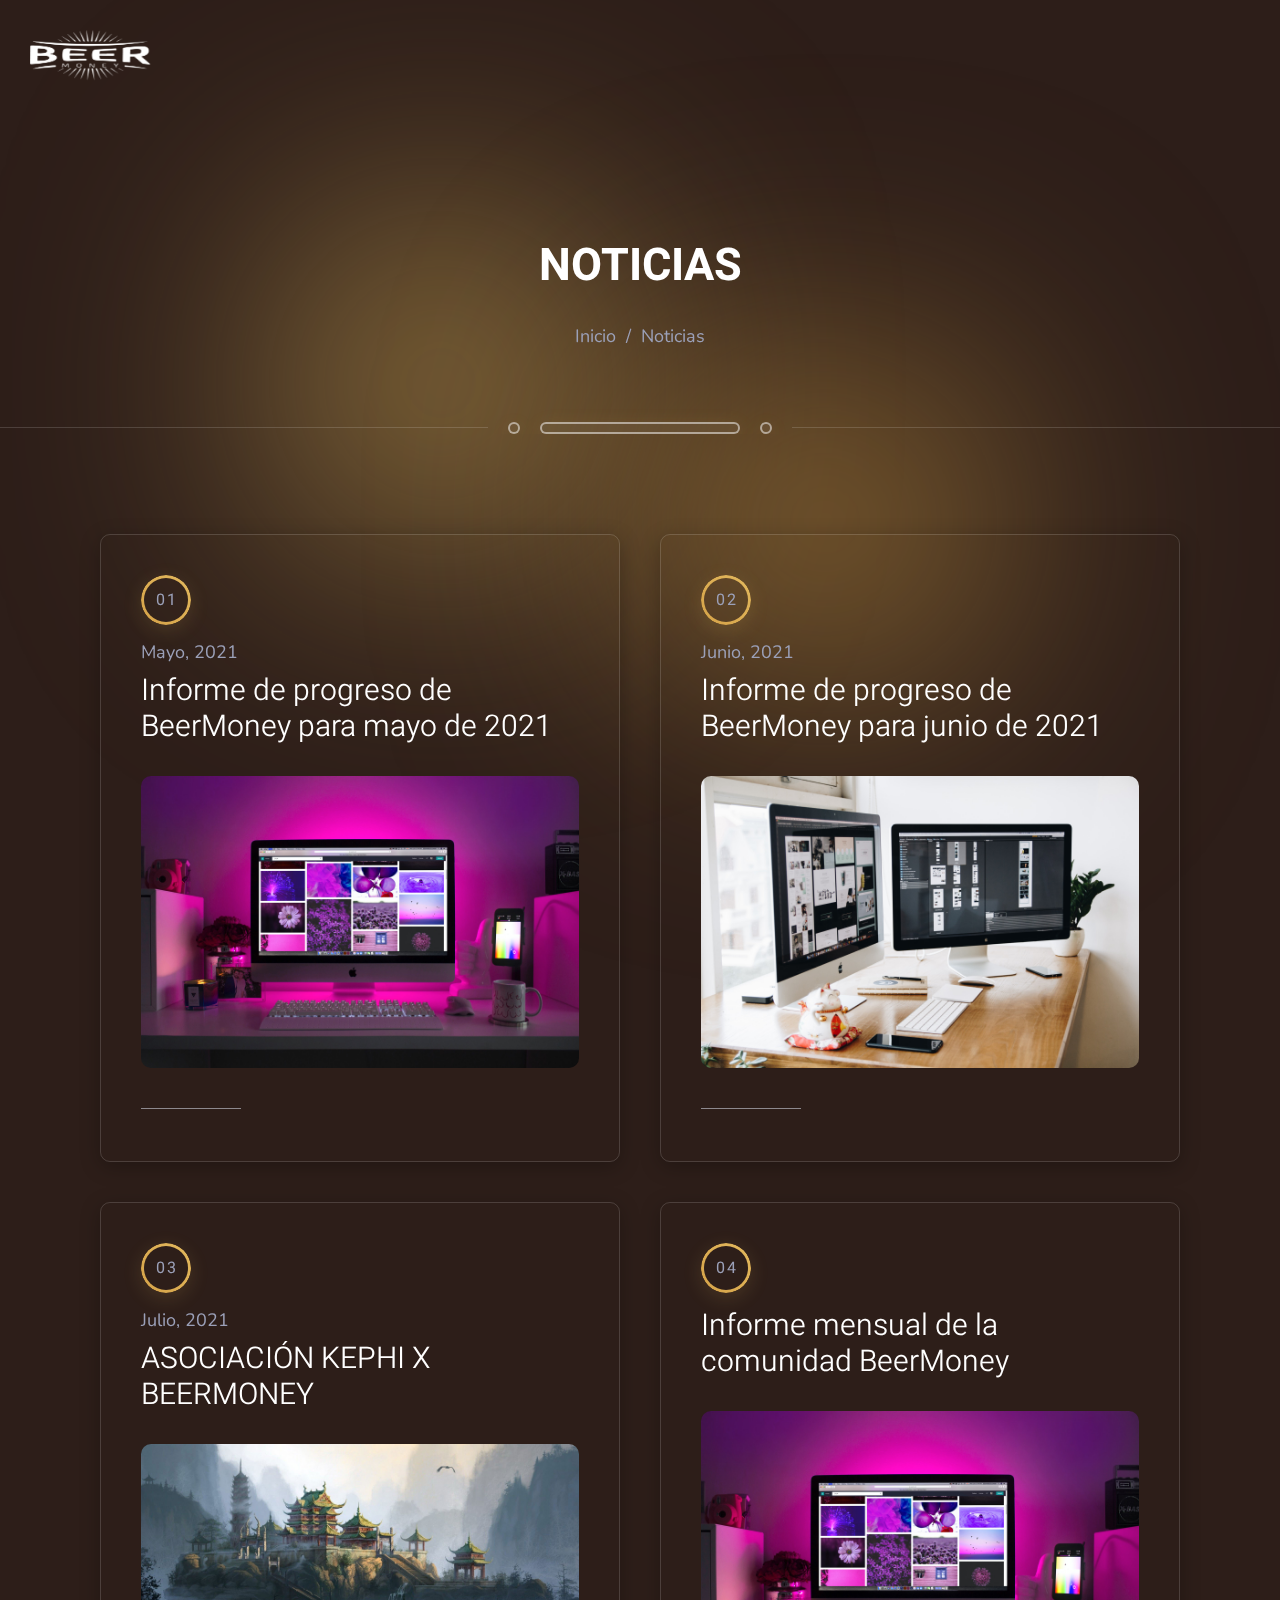
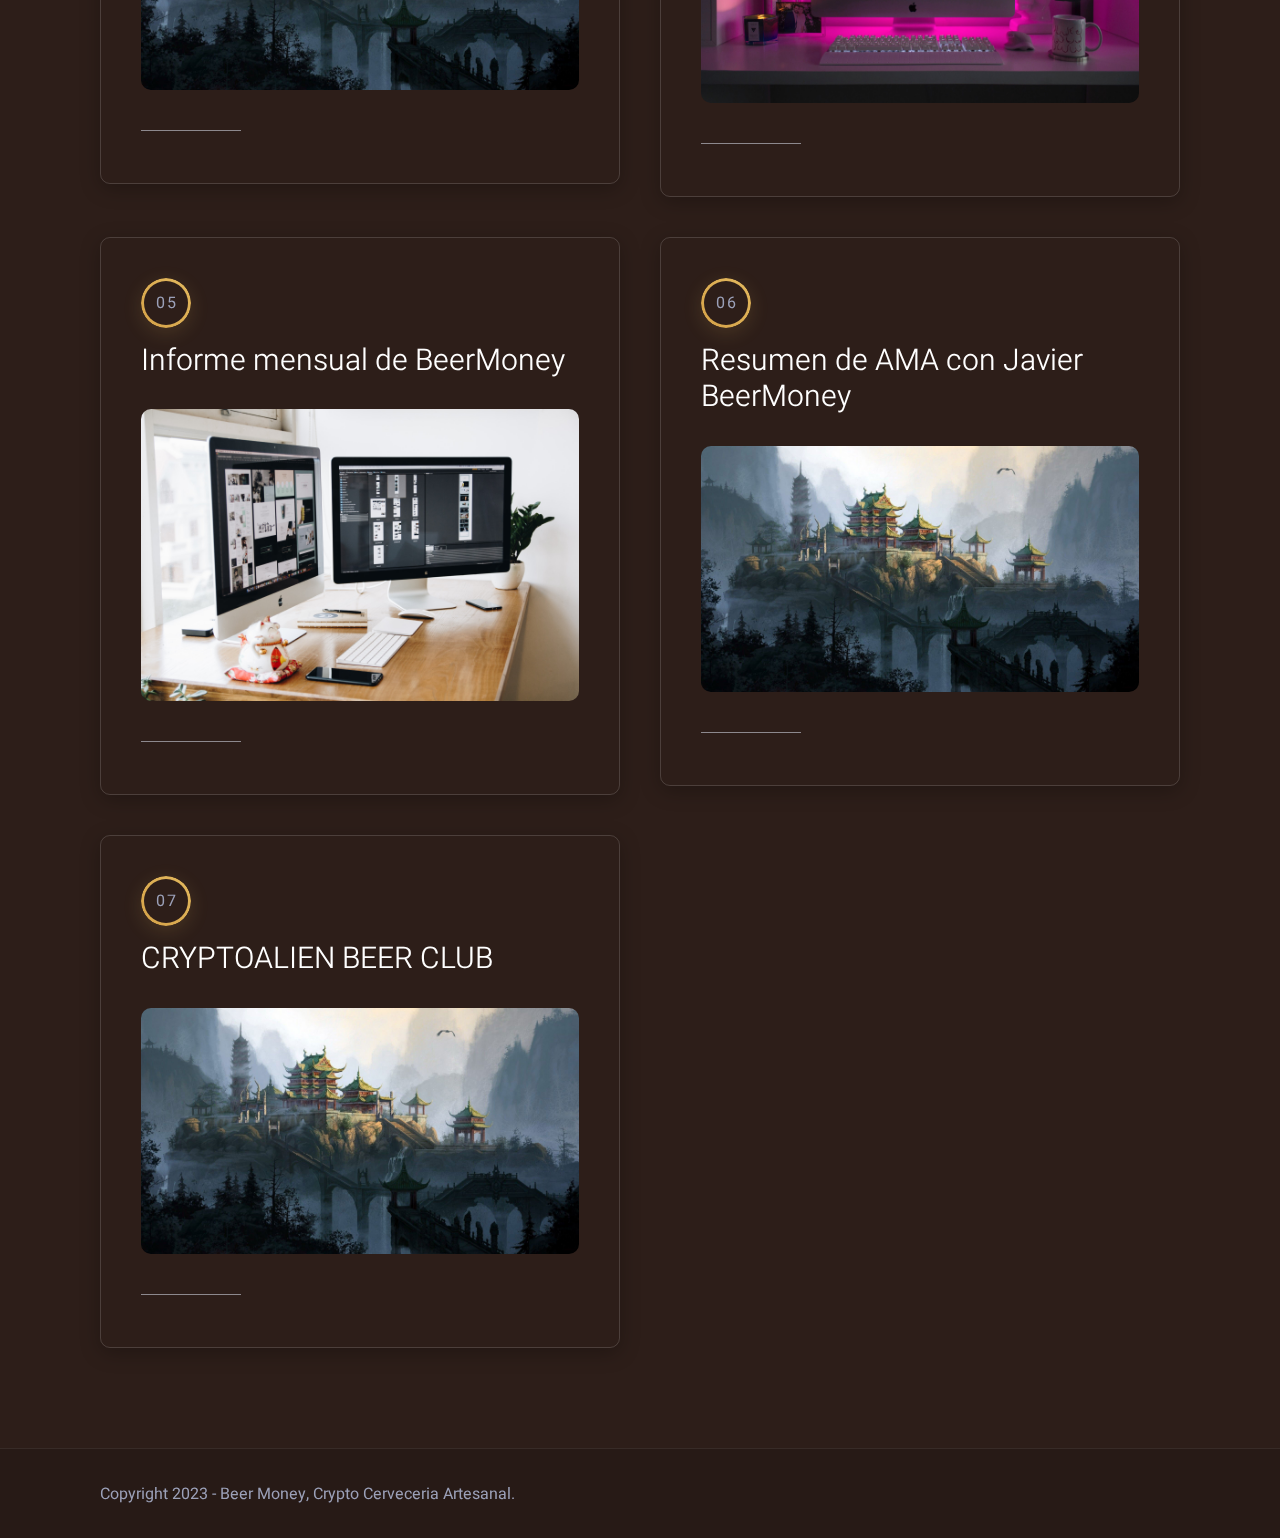
==== noticias/index.html @ aab05f47 "Add files via upload" ====
<!DOCTYPE html >
<html lang="en-US">


<!-- Mirrored from frenify.com/work/envato/frenify/wp/metaportal/1/blog/ by HTTrack Website Copier/3.x [XR&CO'2014], Sat, 22 Jul 2023 03:31:36 GMT -->
<!-- Added by HTTrack --><meta http-equiv="content-type" content="text/html;charset=UTF-8" /><!-- /Added by HTTrack -->
<head>

<meta charset="UTF-8">
<meta name="viewport" content="width=device-width, initial-scale=1, maximum-scale=1">

<title>Noticias &#8211; CRYPTO CERVECERIA ARTESANAL</title>
<meta name='robots' content='max-image-preview:large' />
<link rel='dns-prefetch' href='http://fonts.googleapis.com/' />
<link href='https://fonts.gstatic.com/' crossorigin rel='preconnect' />
<link rel="icon" type="image/png" href="../wp-content/themes/metaportal/framework/img/5.png">
<script type="text/javascript">
window._wpemojiSettings = {"baseUrl":"https:\/\/s.w.org\/images\/core\/emoji\/14.0.0\/72x72\/","ext":".png","svgUrl":"https:\/\/s.w.org\/images\/core\/emoji\/14.0.0\/svg\/","svgExt":".svg","source":{"concatemoji":"https:\/\/frenify.com\/work\/envato\/frenify\/wp\/metaportal\/1\/wp-includes\/js\/wp-emoji-release.min.js?ver=6.2.2"}};
/*! This file is auto-generated */
!function(e,a,t){var n,r,o,i=a.createElement("canvas"),p=i.getContext&&i.getContext("2d");function s(e,t){p.clearRect(0,0,i.width,i.height),p.fillText(e,0,0);e=i.toDataURL();return p.clearRect(0,0,i.width,i.height),p.fillText(t,0,0),e===i.toDataURL()}function c(e){var t=a.createElement("script");t.src=e,t.defer=t.type="text/javascript",a.getElementsByTagName("head")[0].appendChild(t)}for(o=Array("flag","emoji"),t.supports={everything:!0,everythingExceptFlag:!0},r=0;r<o.length;r++)t.supports[o[r]]=function(e){if(p&&p.fillText)switch(p.textBaseline="top",p.font="600 32px Arial",e){case"flag":return s("\ud83c\udff3\ufe0f\u200d\u26a7\ufe0f","\ud83c\udff3\ufe0f\u200b\u26a7\ufe0f")?!1:!s("\ud83c\uddfa\ud83c\uddf3","\ud83c\uddfa\u200b\ud83c\uddf3")&&!s("\ud83c\udff4\udb40\udc67\udb40\udc62\udb40\udc65\udb40\udc6e\udb40\udc67\udb40\udc7f","\ud83c\udff4\u200b\udb40\udc67\u200b\udb40\udc62\u200b\udb40\udc65\u200b\udb40\udc6e\u200b\udb40\udc67\u200b\udb40\udc7f");case"emoji":return!s("\ud83e\udef1\ud83c\udffb\u200d\ud83e\udef2\ud83c\udfff","\ud83e\udef1\ud83c\udffb\u200b\ud83e\udef2\ud83c\udfff")}return!1}(o[r]),t.supports.everything=t.supports.everything&&t.supports[o[r]],"flag"!==o[r]&&(t.supports.everythingExceptFlag=t.supports.everythingExceptFlag&&t.supports[o[r]]);t.supports.everythingExceptFlag=t.supports.everythingExceptFlag&&!t.supports.flag,t.DOMReady=!1,t.readyCallback=function(){t.DOMReady=!0},t.supports.everything||(n=function(){t.readyCallback()},a.addEventListener?(a.addEventListener("DOMContentLoaded",n,!1),e.addEventListener("load",n,!1)):(e.attachEvent("onload",n),a.attachEvent("onreadystatechange",function(){"complete"===a.readyState&&t.readyCallback()})),(e=t.source||{}).concatemoji?c(e.concatemoji):e.wpemoji&&e.twemoji&&(c(e.twemoji),c(e.wpemoji)))}(window,document,window._wpemojiSettings);
</script>
<style type="text/css">
img.wp-smiley,
img.emoji {
	display: inline !important;
	border: none !important;
	box-shadow: none !important;
	height: 1em !important;
	width: 1em !important;
	margin: 0 0.07em !important;
	vertical-align: -0.1em !important;
	background: none !important;
	padding: 0 !important;
}
</style>
	<link rel='stylesheet' id='wp-block-library-css' href='../wp-includes/css/dist/block-library/style.min3781.css?ver=6.2.2' type='text/css' media='all' />
<link rel='stylesheet' id='classic-theme-styles-css' href='../wp-includes/css/classic-themes.min3781.css?ver=6.2.2' type='text/css' media='all' />
<style id='global-styles-inline-css' type='text/css'>
body{--wp--preset--color--black: #000000;--wp--preset--color--cyan-bluish-gray: #abb8c3;--wp--preset--color--white: #ffffff;--wp--preset--color--pale-pink: #f78da7;--wp--preset--color--vivid-red: #cf2e2e;--wp--preset--color--luminous-vivid-orange: #ff6900;--wp--preset--color--luminous-vivid-amber: #fcb900;--wp--preset--color--light-green-cyan: #7bdcb5;--wp--preset--color--vivid-green-cyan: #00d084;--wp--preset--color--pale-cyan-blue: #8ed1fc;--wp--preset--color--vivid-cyan-blue: #0693e3;--wp--preset--color--vivid-purple: #9b51e0;--wp--preset--gradient--vivid-cyan-blue-to-vivid-purple: linear-gradient(135deg,rgba(6,147,227,1) 0%,rgb(155,81,224) 100%);--wp--preset--gradient--light-green-cyan-to-vivid-green-cyan: linear-gradient(135deg,rgb(122,220,180) 0%,rgb(0,208,130) 100%);--wp--preset--gradient--luminous-vivid-amber-to-luminous-vivid-orange: linear-gradient(135deg,rgba(252,185,0,1) 0%,rgba(255,105,0,1) 100%);--wp--preset--gradient--luminous-vivid-orange-to-vivid-red: linear-gradient(135deg,rgba(255,105,0,1) 0%,rgb(207,46,46) 100%);--wp--preset--gradient--very-light-gray-to-cyan-bluish-gray: linear-gradient(135deg,rgb(238,238,238) 0%,rgb(169,184,195) 100%);--wp--preset--gradient--cool-to-warm-spectrum: linear-gradient(135deg,rgb(74,234,220) 0%,rgb(151,120,209) 20%,rgb(207,42,186) 40%,rgb(238,44,130) 60%,rgb(251,105,98) 80%,rgb(254,248,76) 100%);--wp--preset--gradient--blush-light-purple: linear-gradient(135deg,rgb(255,206,236) 0%,rgb(152,150,240) 100%);--wp--preset--gradient--blush-bordeaux: linear-gradient(135deg,rgb(254,205,165) 0%,rgb(254,45,45) 50%,rgb(107,0,62) 100%);--wp--preset--gradient--luminous-dusk: linear-gradient(135deg,rgb(255,203,112) 0%,rgb(199,81,192) 50%,rgb(65,88,208) 100%);--wp--preset--gradient--pale-ocean: linear-gradient(135deg,rgb(255,245,203) 0%,rgb(182,227,212) 50%,rgb(51,167,181) 100%);--wp--preset--gradient--electric-grass: linear-gradient(135deg,rgb(202,248,128) 0%,rgb(113,206,126) 100%);--wp--preset--gradient--midnight: linear-gradient(135deg,rgb(2,3,129) 0%,rgb(40,116,252) 100%);--wp--preset--duotone--dark-grayscale: url('#wp-duotone-dark-grayscale');--wp--preset--duotone--grayscale: url('#wp-duotone-grayscale');--wp--preset--duotone--purple-yellow: url('#wp-duotone-purple-yellow');--wp--preset--duotone--blue-red: url('#wp-duotone-blue-red');--wp--preset--duotone--midnight: url('#wp-duotone-midnight');--wp--preset--duotone--magenta-yellow: url('#wp-duotone-magenta-yellow');--wp--preset--duotone--purple-green: url('#wp-duotone-purple-green');--wp--preset--duotone--blue-orange: url('#wp-duotone-blue-orange');--wp--preset--font-size--small: 13px;--wp--preset--font-size--medium: 20px;--wp--preset--font-size--large: 36px;--wp--preset--font-size--x-large: 42px;--wp--preset--spacing--20: 0.44rem;--wp--preset--spacing--30: 0.67rem;--wp--preset--spacing--40: 1rem;--wp--preset--spacing--50: 1.5rem;--wp--preset--spacing--60: 2.25rem;--wp--preset--spacing--70: 3.38rem;--wp--preset--spacing--80: 5.06rem;--wp--preset--shadow--natural: 6px 6px 9px rgba(0, 0, 0, 0.2);--wp--preset--shadow--deep: 12px 12px 50px rgba(0, 0, 0, 0.4);--wp--preset--shadow--sharp: 6px 6px 0px rgba(0, 0, 0, 0.2);--wp--preset--shadow--outlined: 6px 6px 0px -3px rgba(255, 255, 255, 1), 6px 6px rgba(0, 0, 0, 1);--wp--preset--shadow--crisp: 6px 6px 0px rgba(0, 0, 0, 1);}:where(.is-layout-flex){gap: 0.5em;}body .is-layout-flow > .alignleft{float: left;margin-inline-start: 0;margin-inline-end: 2em;}body .is-layout-flow > .alignright{float: right;margin-inline-start: 2em;margin-inline-end: 0;}body .is-layout-flow > .aligncenter{margin-left: auto !important;margin-right: auto !important;}body .is-layout-constrained > .alignleft{float: left;margin-inline-start: 0;margin-inline-end: 2em;}body .is-layout-constrained > .alignright{float: right;margin-inline-start: 2em;margin-inline-end: 0;}body .is-layout-constrained > .aligncenter{margin-left: auto !important;margin-right: auto !important;}body .is-layout-constrained > :where(:not(.alignleft):not(.alignright):not(.alignfull)){max-width: var(--wp--style--global--content-size);margin-left: auto !important;margin-right: auto !important;}body .is-layout-constrained > .alignwide{max-width: var(--wp--style--global--wide-size);}body .is-layout-flex{display: flex;}body .is-layout-flex{flex-wrap: wrap;align-items: center;}body .is-layout-flex > *{margin: 0;}:where(.wp-block-columns.is-layout-flex){gap: 2em;}.has-black-color{color: var(--wp--preset--color--black) !important;}.has-cyan-bluish-gray-color{color: var(--wp--preset--color--cyan-bluish-gray) !important;}.has-white-color{color: var(--wp--preset--color--white) !important;}.has-pale-pink-color{color: var(--wp--preset--color--pale-pink) !important;}.has-vivid-red-color{color: var(--wp--preset--color--vivid-red) !important;}.has-luminous-vivid-orange-color{color: var(--wp--preset--color--luminous-vivid-orange) !important;}.has-luminous-vivid-amber-color{color: var(--wp--preset--color--luminous-vivid-amber) !important;}.has-light-green-cyan-color{color: var(--wp--preset--color--light-green-cyan) !important;}.has-vivid-green-cyan-color{color: var(--wp--preset--color--vivid-green-cyan) !important;}.has-pale-cyan-blue-color{color: var(--wp--preset--color--pale-cyan-blue) !important;}.has-vivid-cyan-blue-color{color: var(--wp--preset--color--vivid-cyan-blue) !important;}.has-vivid-purple-color{color: var(--wp--preset--color--vivid-purple) !important;}.has-black-background-color{background-color: var(--wp--preset--color--black) !important;}.has-cyan-bluish-gray-background-color{background-color: var(--wp--preset--color--cyan-bluish-gray) !important;}.has-white-background-color{background-color: var(--wp--preset--color--white) !important;}.has-pale-pink-background-color{background-color: var(--wp--preset--color--pale-pink) !important;}.has-vivid-red-background-color{background-color: var(--wp--preset--color--vivid-red) !important;}.has-luminous-vivid-orange-background-color{background-color: var(--wp--preset--color--luminous-vivid-orange) !important;}.has-luminous-vivid-amber-background-color{background-color: var(--wp--preset--color--luminous-vivid-amber) !important;}.has-light-green-cyan-background-color{background-color: var(--wp--preset--color--light-green-cyan) !important;}.has-vivid-green-cyan-background-color{background-color: var(--wp--preset--color--vivid-green-cyan) !important;}.has-pale-cyan-blue-background-color{background-color: var(--wp--preset--color--pale-cyan-blue) !important;}.has-vivid-cyan-blue-background-color{background-color: var(--wp--preset--color--vivid-cyan-blue) !important;}.has-vivid-purple-background-color{background-color: var(--wp--preset--color--vivid-purple) !important;}.has-black-border-color{border-color: var(--wp--preset--color--black) !important;}.has-cyan-bluish-gray-border-color{border-color: var(--wp--preset--color--cyan-bluish-gray) !important;}.has-white-border-color{border-color: var(--wp--preset--color--white) !important;}.has-pale-pink-border-color{border-color: var(--wp--preset--color--pale-pink) !important;}.has-vivid-red-border-color{border-color: var(--wp--preset--color--vivid-red) !important;}.has-luminous-vivid-orange-border-color{border-color: var(--wp--preset--color--luminous-vivid-orange) !important;}.has-luminous-vivid-amber-border-color{border-color: var(--wp--preset--color--luminous-vivid-amber) !important;}.has-light-green-cyan-border-color{border-color: var(--wp--preset--color--light-green-cyan) !important;}.has-vivid-green-cyan-border-color{border-color: var(--wp--preset--color--vivid-green-cyan) !important;}.has-pale-cyan-blue-border-color{border-color: var(--wp--preset--color--pale-cyan-blue) !important;}.has-vivid-cyan-blue-border-color{border-color: var(--wp--preset--color--vivid-cyan-blue) !important;}.has-vivid-purple-border-color{border-color: var(--wp--preset--color--vivid-purple) !important;}.has-vivid-cyan-blue-to-vivid-purple-gradient-background{background: var(--wp--preset--gradient--vivid-cyan-blue-to-vivid-purple) !important;}.has-light-green-cyan-to-vivid-green-cyan-gradient-background{background: var(--wp--preset--gradient--light-green-cyan-to-vivid-green-cyan) !important;}.has-luminous-vivid-amber-to-luminous-vivid-orange-gradient-background{background: var(--wp--preset--gradient--luminous-vivid-amber-to-luminous-vivid-orange) !important;}.has-luminous-vivid-orange-to-vivid-red-gradient-background{background: var(--wp--preset--gradient--luminous-vivid-orange-to-vivid-red) !important;}.has-very-light-gray-to-cyan-bluish-gray-gradient-background{background: var(--wp--preset--gradient--very-light-gray-to-cyan-bluish-gray) !important;}.has-cool-to-warm-spectrum-gradient-background{background: var(--wp--preset--gradient--cool-to-warm-spectrum) !important;}.has-blush-light-purple-gradient-background{background: var(--wp--preset--gradient--blush-light-purple) !important;}.has-blush-bordeaux-gradient-background{background: var(--wp--preset--gradient--blush-bordeaux) !important;}.has-luminous-dusk-gradient-background{background: var(--wp--preset--gradient--luminous-dusk) !important;}.has-pale-ocean-gradient-background{background: var(--wp--preset--gradient--pale-ocean) !important;}.has-electric-grass-gradient-background{background: var(--wp--preset--gradient--electric-grass) !important;}.has-midnight-gradient-background{background: var(--wp--preset--gradient--midnight) !important;}.has-small-font-size{font-size: var(--wp--preset--font-size--small) !important;}.has-medium-font-size{font-size: var(--wp--preset--font-size--medium) !important;}.has-large-font-size{font-size: var(--wp--preset--font-size--large) !important;}.has-x-large-font-size{font-size: var(--wp--preset--font-size--x-large) !important;}
.wp-block-navigation a:where(:not(.wp-element-button)){color: inherit;}
:where(.wp-block-columns.is-layout-flex){gap: 2em;}
.wp-block-pullquote{font-size: 1.5em;line-height: 1.6;}
</style>
<link rel='stylesheet' id='contact-form-7-css' href='../wp-content/plugins/contact-form-7/includes/css/stylescfaa.css?ver=5.7.6' type='text/css' media='all' />
<link rel='stylesheet' id='metaportal_fn_googlefonts-css' href='https://fonts.googleapis.com/css?family=Lora%3A400%2C400italic%2C500%2C500italic%2C600%2C600italic%2C700%2C700italic%7CHeebo%3A400%2C400italic%2C500%2C500italic%2C600%2C600italic%2C700%2C700italic%7CHeebo%3A400%2C400italic%2C500%2C500italic%2C600%2C600italic%2C700%2C700italic%7CNunito%3A400%2C400italic%2C500%2C500italic%2C600%2C600italic%2C700%2C700italic&amp;subset=latin%2Ccyrillic%2Cgreek%2Cvietnamese&amp;ver=6.2.2' type='text/css' media='all' />
<link rel='stylesheet' id='metaportal-fn-font-url-css' href='https://fonts.googleapis.com/css?family=Heebo%3A300%2C300i%2C400%2C400i%2C500%2C500i%2C600%2C600i%2C800%2C800i%7CNunito%3A300%2C300i%2C400%2C400i%2C500%2C500i%2C600%2C600i%2C800%2C800i%7COpen+Sans%3A300%2C300i%2C400%2C400i%2C500%2C500i%2C600%2C600i%2C800%2C800i%7CLora%3A300%2C300i%2C400%2C400i%2C500%2C500i%2C600%2C600i%2C800%2C800i%7CMontserrat%3A200%2C200%2C300%2C300i%2C400%2C400i%2C500%2C500i%2C600%2C700%2C700i%2C800%2C800i&amp;subset=latin%2Clatin-ext' type='text/css' media='all' />
<link rel='stylesheet' id='fontello-css' href='../wp-content/themes/metaportal/framework/css/fontellof427.css?ver=v2.0.0' type='text/css' media='all' />
<link rel='stylesheet' id='metaportal-fn-base-css' href='../wp-content/themes/metaportal/framework/css/basef427.css?ver=v2.0.0' type='text/css' media='all' />
<link rel='stylesheet' id='metaportal-fn-skeleton-css' href='../wp-content/themes/metaportal/framework/css/skeletonf427.css?ver=v2.0.0' type='text/css' media='all' />
<link rel='stylesheet' id='metaportal-fn-wp-core-css' href='../wp-content/themes/metaportal/framework/css/import/wp-coref427.css?ver=v2.0.0' type='text/css' media='all' />
<link rel='stylesheet' id='metaportal-fn-theme-base-css' href='../wp-content/themes/metaportal/framework/css/import/theme-basef427.css?ver=v2.0.0' type='text/css' media='all' />
<link rel='stylesheet' id='metaportal-fn-widgets-css' href='../wp-content/themes/metaportal/framework/css/import/widgetsf427.css?ver=v2.0.0' type='text/css' media='all' />
<link rel='stylesheet' id='metaportal-fn-stylesheet-css' href='../wp-content/themes/metaportal/stylef427.css?ver=v2.0.0' type='text/css' media='all' />
<link rel="preload" as="style" href="https://fonts.googleapis.com/css?family=Nunito:400%7CHeebo:400%7CLora:400&amp;display=swap&amp;ver=1682604799" /><link rel="stylesheet" href="https://fonts.googleapis.com/css?family=Nunito:400%7CHeebo:400%7CLora:400&amp;display=swap&amp;ver=1682604799" media="print" onload="this.media='all'"><noscript><link rel="stylesheet" href="https://fonts.googleapis.com/css?family=Nunito:400%7CHeebo:400%7CLora:400&amp;display=swap&amp;ver=1682604799" /></noscript><link rel='stylesheet' id='metaportal_fn_inline-css' href='../wp-content/themes/metaportal/framework/css/inline7cd4.css?ver=https://frenify.com/work/envato/frenify/wp/metaportal/1/wp-content/themes/metaportal' type='text/css' media='all' />
<style id='metaportal_fn_inline-inline-css' type='text/css'>

		.metaportal_fn_full_page_in{padding-top:0px;}
		.metaportal_fn_full_page_in{padding-bottom:100px;}
		@media(max-width: 1040px){
			.metaportal_fn_full_page_in{padding-top:0px;}
			.metaportal_fn_full_page_in{padding-bottom:100px;}
		}
	
		.cursor-inner.cursor-slider.cursor-hover span:after,
		.cursor-inner.cursor-slider.cursor-hover span:before{
			background-color: #FFFFFF;
		}
		.cursor-outer .fn-cursor,.cursor-inner.cursor-slider:not(.cursor-hover) .fn-cursor{
			border-color: rgba(255,255,255,0.5);
		}
		.cursor-inner .fn-cursor,.cursor-inner .fn-left:before,.cursor-inner .fn-left:after,.cursor-inner .fn-right:before,.cursor-inner .fn-right:after{
			background-color: rgba(255,255,255,0.5);
		}
		.cursor-inner.cursor-hover .fn-cursor{
			background-color: rgba(255,255,255,0.1);
		}
	
		:root{
			--mc1: #e3b95e;
			--mc2: #d5a248;
			--hc: #FFFFFF;
			--bc: #9BA0B8;
		}
	
			.metaportal_fn_mobnav,
			body,
			.header.active{
				background-color: #2d1e19;
			}
		
		@media(max-width: 600px){
			#wpadminbar{position: fixed;}
		}
	
			.desktop_logo, .retina_logo{max-width: 77px;}
		
			.desktop_logo, .retina_logo{max-height: 32px;}
		
</style>
<script type='text/javascript' src='../wp-includes/js/jquery/jquery.min5aed.js?ver=3.6.4' id='jquery-core-js'></script>
<script type='text/javascript' src='../wp-includes/js/jquery/jquery-migrate.min6b00.js?ver=3.4.0' id='jquery-migrate-js'></script>
<script type='text/javascript' src='../wp-content/themes/metaportal/framework/js/modernizr.customf427.js?ver=v2.0.0' id='modernizr-custom-js'></script>
<link rel="https://api.w.org/" href="../wp-json/index.html" /><link rel="alternate" type="application/json" href="../wp-json/wp/v2/pages/35.json" /><link rel="EditURI" type="application/rsd+xml" title="RSD" href="../xmlrpc0db0.php?rsd" />
<link rel="wlwmanifest" type="application/wlwmanifest+xml" href="../wp-includes/wlwmanifest.xml" />
<link rel="alternate" type="application/json+oembed" href="../wp-json/oembed/1.0/embedc339.json?url=https%3A%2F%2Ffrenify.com%2Fwork%2Fenvato%2Ffrenify%2Fwp%2Fmetaportal%2F1%2Fblog%2F" />
<link rel="alternate" type="text/xml+oembed" href="../wp-json/oembed/1.0/embedae78?url=https%3A%2F%2Ffrenify.com%2Fwork%2Fenvato%2Ffrenify%2Fwp%2Fmetaportal%2F1%2Fblog%2F&amp;format=xml" />
<style id="metaportal_fn_option-dynamic-css" title="dynamic-css" class="redux-options-output">.metaportal_fn_totop .icon,.metaportal_fn_widget_articles .count,.metaportal_fn_ccategories .count,.metaportal_fn_mint_top .view_on a,.metaportal_fn_items .icon,.metaportal_fn_search,.trigger,.metaportal_fn_minis .m_item > *,.metaportal_fn_pagination li > span, .metaportal_fn_pagination li > a{background-color:#000;}.metaportal_fn_leftnav,.metaportal_fn_searchbox{background-color:#111;}body{font-family:Nunito;font-weight:400;font-style:normal;font-size:18px;font-display:swap;}.metaportal_fn_nav .nav_menu a{font-family:Heebo;font-weight:400;font-style:normal;font-size:36px;font-display:swap;}input{font-family:Heebo;font-weight:400;font-style:normal;font-size:16px;font-display:swap;}input{font-family:Lora;font-weight:400;font-style:normal;font-size:20px;font-display:swap;}h1,h2,h3,h4,h5,h6{font-family:Heebo;font-weight:400;font-style:normal;font-display:swap;}</style>
</head>
<body class="page-template page-template-page-blog page-template-page-blog-php page page-id-35 sticky-enabled elementor-default elementor-kit-6">
	<!-- HTML starts here -->
	<div class="metaportal-fn-wrapper core_ready" data-footer-sticky="disabled" data-nav-speed="medium">
		<!-- Header starts here -->
		
<!-- Header -->
<header id="header">
	<div class="header">
		<div class="header_in">

			<div class="trigger_logo">
				<div class="logo">
					<div class="fn_logo">
						<a href="#">
							<img src="../wp-content/themes/metaportal/framework/img/retina-logo.png" alt="logo" width="120" />
						</a>
					</div>
				</div>
			</div>

			<div class="nav">
	<div class="menu-main-menu-container">
		<ul id="menu-main-menu" class="metaportal_fn_main_nav">
			<li id="menu-item-278" class="menu-item menu-item-type-custom menu-item-object-custom menu-item-278"><a href="../index.html"><span class="creative_link">Inicio</span></a></li>
			<li id="menu-item-279" class="menu-item menu-item-type-custom menu-item-object-custom menu-item-279"><a href="../index.html"><span class="creative_link">Quiénes Somos</span></a></li>
			<li id="menu-item-280" class="menu-item menu-item-type-custom menu-item-object-custom menu-item-280"><a href="../index.html"><span class="creative_link">Roadmap</span></a></li>
			<li id="menu-item-281" class="menu-item menu-item-type-custom menu-item-object-custom menu-item-281"><a href="https://beermoneybrewing.co/"><span class="creative_link">Comprar Beer</span></a></li>
			<li id="menu-item-281" class="menu-item menu-item-type-custom menu-item-object-custom menu-item-281"><a href="#"><span class="creative_link">Whitepaper</span></a></li>
			<li id="menu-item-281" class="menu-item menu-item-type-custom menu-item-object-custom menu-item-281"><a href="#noticias"><span class="creative_link">Noticias</span></a></li>
			<li id="menu-item-282" class="menu-item menu-item-type-custom menu-item-object-custom menu-item-282"><a href="../index.html"><span class="creative_link">Contacto</span></a></li>
		</ul>
	</div>
</div>


		</div>
	</div>
</header>
<!-- !Header -->

<!-- Header starts here -->
		
<!-- Mobile Navigation -->
<div class="metaportal_fn_mobnav">

	<div class="mob_mid">
		<div class="logo">
			<div class="fn_logo">
				<a href="#"><img class="retina_logo" src="../wp-content/themes/metaportal/framework/img/retina-logo.png" alt="logo" /><img class="desktop_logo" src="../wp-content/themes/metaportal/framework/img/logo.png" alt="logo" /></a>
			</div>
		</div>

		<div class="trigger" style="background-color: #e3b95e;">
			<span></span>
		</div>
	</div>
	<div class="mob_bot">
		<div class="menu-main-menu-container">
			<ul id="menu-main-menu-1" class="metaportal_fn_main_nav">
				<li class="menu-item menu-item-type-custom menu-item-object-custom menu-item-278"><a href="../index.html"><span class="creative_link">Inicio</span></a></li>
				<li class="menu-item menu-item-type-custom menu-item-object-custom menu-item-279"><a href="../index.html"><span class="creative_link">Quiénes Somos</span></a></li>
				<li class="menu-item menu-item-type-custom menu-item-object-custom menu-item-280"><a href="../index.html"><span class="creative_link">RoadMap</span></a></li>
				<li class="menu-item menu-item-type-custom menu-item-object-custom menu-item-281"><a href="https://beermoneybrewing.co/"><span class="creative_link">Comprar Beer</span></a></li>
				<li class="menu-item menu-item-type-custom menu-item-object-custom menu-item-281"><a href="#"><span class="creative_link">Whitepaper</span></a></li>
				<li class="menu-item menu-item-type-custom menu-item-object-custom menu-item-281"><a href="#noticias"><span class="creative_link">Noticias</span></a></li>
				<li class="menu-item menu-item-type-custom menu-item-object-custom menu-item-282"><a href="../index.html"><span class="creative_link">Contacto</span></a></li>
			</ul>
		</div>
	</div>
</div>
<!-- !Mobile Navigation -->		<!-- Header ends here -->

		<div class="metaportal_fn_content">
			<div class="metaportal_fn_pages">
				<div class="metaportal_fn_page_ajax">	<!-- PAGE TITLE -->
	<div class="metaportal_fn_pagetitle" id="noticias">
		<div class="container">
			<div class="pagetitle">
				<h1><strong>NOTICIAS</strong></h1>
				<div class="metaportal_fn_breadcrumbs"><ul id="breadcrumbs" class="breadcrumbs"><li class="item-home"><a class="bread-link bread-home" href="../index.html" title="Home">Inicio</a></li><li class="separator separator-home"> <span>/</span> </li><li class="item-current item-35"><span class="bread-current bread-35"> Noticias</span></li></ul></div>			</div>
		</div>
		<div class="fn_cs_section_divider">
			<div class="divider">
				<span class="short"></span>
				<span class="long"></span>
				<span class="short"></span>
			</div>
		</div>
	</div>
	<!-- /PAGE TITLE -->
	
	<div class="fn_page_blog">
		<div class="container">
		
<div class="metaportal_fn_bloglist">
	<ul class="bloglist metaportal_fn_masonry">
		<li class="post-18 post type-post status-publish format-standard has-post-thumbnail hentry category-crypto category-nfts category-tokens tag-featured tag-insights tag-nft tag-tokens post_item mas__in" id="post-18">
			<div class="blog__item">
				<div class="counter"><span class="cc"><span>01</span></span>
				</div>
				<div class="meta">
					<p>Mayo, 2021</p>
				</div>
				<div class="title">
					<h3><a href="Informe de progreso de BeerMoney para mayo de 2021.html">Informe de progreso de BeerMoney para mayo de 2021</a></h3></div>
				<div class="image">
					<a href="Informe de progreso de BeerMoney para mayo de 2021.html"><img src="../wp-content/uploads/2022/08/pexels-designecologist-1779487.jpg" alt="Post Image" /></a>
				</div>
				<div class="read_more"><a href="Informe de progreso de BeerMoney para mayo de 2021.html"><span>Leer Más</span></a></div>
			</div>
		</li>
		<li class="post-15 post type-post status-publish format-standard has-post-thumbnail hentry category-crypto category-nfts category-tokens tag-featured tag-insights tag-nft tag-tokens post_item mas__in" id="post-15">
			<div class="blog__item">
				<div class="counter"><span class="cc"><span>02</span></span>
				</div>
				<div class="meta">
					<p>Junio, 2021</p>
				</div>
				<div class="title">
					<h3><a href="Informe de progreso de BeerMoney para junio de 2021.html">Informe de progreso de BeerMoney para junio de 2021</a></h3></div>
				<div class="image">
					<a href="Informe de progreso de BeerMoney para junio de 2021.html"><img src="../wp-content/uploads/2022/08/pexels-tranmautritam-326503.jpg" alt="Post Image" /></a>
				</div>
				<div class="read_more"><a href="Informe de progreso de BeerMoney para junio de 2021.html"><span>Leer Más</span></a></div>
			</div>
		</li>
		<li class="post-11 post type-post status-publish format-standard has-post-thumbnail hentry category-crypto category-nfts category-tokens tag-featured tag-insights tag-nft tag-tokens post_item mas__in" id="post-11">
			<div class="blog__item">
				<div class="counter"><span class="cc"><span>03</span></span>
				</div>
				<div class="meta">
					<p>Julio, 2021</p>
				</div>
				<div class="title">
					<h3><a href="ASOCIACIÓN KEPHI X BEERMONEY.html">ASOCIACIÓN KEPHI X BEERMONEY</a></h3></div>
				<div class="image">
					<a href="ASOCIACIÓN KEPHI X BEERMONEY.html"><img src="../wp-content/uploads/2022/08/bg.jpg" alt="Post Image" /></a>
				</div>
				<div class="read_more"><a href="ASOCIACIÓN KEPHI X BEERMONEY.html"><span>Leer Más</span></a></div>
			</div>
		</li>
				<li class="post-18 post type-post status-publish format-standard has-post-thumbnail hentry category-crypto category-nfts category-tokens tag-featured tag-insights tag-nft tag-tokens post_item mas__in" id="post-18">
			<div class="blog__item">
				<div class="counter"><span class="cc"><span>04</span></span>
				</div>
				<div class="title">
					<h3><a href="Informe mensual de la comunidad BeerMoney.html">Informe mensual de la comunidad BeerMoney</a></h3></div>
				<div class="image">
					<a href="Informe mensual de la comunidad BeerMoney.html"><img src="../wp-content/uploads/2022/08/pexels-designecologist-1779487.jpg" alt="Post Image" /></a>
				</div>
				<div class="read_more"><a href="Informe mensual de la comunidad BeerMoney.html"><span>Leer Más</span></a></div>
			</div>
		</li>
		<li class="post-15 post type-post status-publish format-standard has-post-thumbnail hentry category-crypto category-nfts category-tokens tag-featured tag-insights tag-nft tag-tokens post_item mas__in" id="post-15">
			<div class="blog__item">
				<div class="counter"><span class="cc"><span>05</span></span>
				</div>
				<div class="title">
					<h3><a href="Informe mensual de BeerMoney.html">Informe mensual de BeerMoney</a></h3></div>
				<div class="image">
					<a href="Informe mensual de BeerMoney.html"><img src="../wp-content/uploads/2022/08/pexels-tranmautritam-326503.jpg" alt="Post Image" /></a>
				</div>
				<div class="read_more"><a href="Informe mensual de BeerMoneyt.html"><span>Leer Más</span></a></div>
			</div>
		</li>
		<li class="post-11 post type-post status-publish format-standard has-post-thumbnail hentry category-crypto category-nfts category-tokens tag-featured tag-insights tag-nft tag-tokens post_item mas__in" id="post-11">
			<div class="blog__item">
				<div class="counter"><span class="cc"><span>06</span></span>
				</div>
				<div class="title">
					<h3><a href="Resumen de AMA con Javier BeerMoney.html">Resumen de AMA con Javier BeerMoney</a></h3></div>
				<div class="image">
					<a href="Resumen de AMA con Javier BeerMoney.html"><img src="../wp-content/uploads/2022/08/bg.jpg" alt="Post Image" /></a>
				</div>
				<div class="read_more"><a href="Resumen de AMA con Javier BeerMoney.html"><span>Leer Más</span></a></div>
			</div>
		</li>
		<li class="post-11 post type-post status-publish format-standard has-post-thumbnail hentry category-crypto category-nfts category-tokens tag-featured tag-insights tag-nft tag-tokens post_item mas__in" id="post-11">
			<div class="blog__item">
				<div class="counter"><span class="cc"><span>07</span></span>
				</div>
				<div class="title">
					<h3><a href="CRYPTOALIEN BEER CLUB.html">CRYPTOALIEN BEER CLUB</a></h3></div>
				<div class="image">
					<a href="CRYPTOALIEN BEER CLUB.html"><img src="../wp-content/uploads/2022/08/bg.jpg" alt="Post Image" /></a>
				</div>
				<div class="read_more"><a href="CRYPTOALIEN BEER CLUB.html"><span>Leer Más</span></a></div>
			</div>
		</li>
	</ul>
	<div class="clearfix"></div>
</div>
			
		</div>
	</div>



	<div class="metaportal_fn_blog_content" data-content="0">
		<div class="container">
			<div class="blog_content">
							</div>
		</div>
	</div>	



			</div>
			
			<!-- Footer -->
			<footer id="footer">
				<div class="container wide">
					<div class="footer">
						<div class="left_part">
							<p>
								Copyright 2023 - Beer Money, Crypto Cerveceria Artesanal.						</p>
						</div>
											</div>
				</div>
			</footer>
			<!-- !Footer -->

		</div>
			
	</div>
	<!-- All website content ends here -->
	
</div>
<!-- HTML ends here -->
			
			
<!-- Totop -->
<a href="#" class="metaportal_fn_totop">
	<span class="totop_inner">
		<span class="icon" style="background-color: #e3b95e;">
			<img src="../wp-content/themes/metaportal/framework/svg/down.svg" alt="svg" style="position: absolute;
    display: block;
    z-index: 3;
    width: 20px;
    height: 20px;
    left: 50%;
    top: 50%;
    margin: -10px 0 0 -10px;
    -moz-transform: rotate(-90deg);
    -webkit-transform: rotate(-90deg);
    transform: rotate(-90deg);" />		</span>
	</span>
</a>
<!-- /Totop -->


<script type='text/javascript' src='../wp-content/plugins/contact-form-7/includes/swv/js/indexcfaa.js?ver=5.7.6' id='swv-js'></script>
<script type='text/javascript' id='contact-form-7-js-extra'>
/* <![CDATA[ */
var wpcf7 = {"api":{"root":"https:\/\/frenify.com\/work\/envato\/frenify\/wp\/metaportal\/1\/wp-json\/","namespace":"contact-form-7\/v1"}};
/* ]]> */
</script>
<script type='text/javascript' src='../wp-content/plugins/contact-form-7/includes/js/indexcfaa.js?ver=5.7.6' id='contact-form-7-js'></script>
<script type='text/javascript' src='../wp-content/themes/metaportal/framework/js/isotopef427.js?ver=v2.0.0' id='isotope-js'></script>
<script type='text/javascript' src='../wp-content/themes/metaportal/framework/js/waypointsf427.js?ver=v2.0.0' id='waypoints-js'></script>
<script type='text/javascript' src='../wp-content/themes/metaportal/framework/js/ripplef427.js?ver=v2.0.0' id='ripple-js'></script>
<script type='text/javascript' src='../wp-content/themes/metaportal/framework/js/particlef427.js?ver=v2.0.0' id='particle-js'></script>
<script type='text/javascript' id='metaportal-fn-init-js-extra'>
/* <![CDATA[ */
var MetaPortalAjaxObject = {"ajax_url":"https:\/\/frenify.com\/work\/envato\/frenify\/wp\/metaportal\/1\/wp-admin\/admin-ajax.php","siteurl":"https:\/\/frenify.com\/work\/envato\/frenify\/wp\/metaportal\/1","nonce":"1007c6cd04","clear_all_text":"Clear All","read_more_nft":"Read More","cancel_svg":"https:\/\/frenify.com\/work\/envato\/frenify\/wp\/metaportal\/1\/wp-content\/themes\/metaportal\/framework\/svg\/cancel.svg","list_limit":"4"};
/* ]]> */
</script>
<script type='text/javascript' src='../wp-content/themes/metaportal/framework/js/initf427.js?ver=v2.0.0' id='metaportal-fn-init-js'></script>
<script type='text/javascript' src='../wp-includes/js/comment-reply.min3781.js?ver=6.2.2' id='comment-reply-js'></script>
</body>

<!-- Mirrored from frenify.com/work/envato/frenify/wp/metaportal/1/blog/ by HTTrack Website Copier/3.x [XR&CO'2014], Sat, 22 Jul 2023 03:31:38 GMT -->
</html>
---- wp-content/plugins/contact-form-7/includes/css/stylescfaa.css ----
.wpcf7 .screen-reader-response {
	position: absolute;
	overflow: hidden;
	clip: rect(1px, 1px, 1px, 1px);
	clip-path: inset(50%);
	height: 1px;
	width: 1px;
	margin: -1px;
	padding: 0;
	border: 0;
	word-wrap: normal !important;
}

.wpcf7 form .wpcf7-response-output {
	margin: 2em 0.5em 1em;
	padding: 0.2em 1em;
	border: 2px solid #00a0d2; /* Blue */
}

.wpcf7 form.init .wpcf7-response-output,
.wpcf7 form.resetting .wpcf7-response-output,
.wpcf7 form.submitting .wpcf7-response-output {
	display: none;
}

.wpcf7 form.sent .wpcf7-response-output {
	border-color: #46b450; /* Green */
}

.wpcf7 form.failed .wpcf7-response-output,
.wpcf7 form.aborted .wpcf7-response-output {
	border-color: #dc3232; /* Red */
}

.wpcf7 form.spam .wpcf7-response-output {
	border-color: #f56e28; /* Orange */
}

.wpcf7 form.invalid .wpcf7-response-output,
.wpcf7 form.unaccepted .wpcf7-response-output,
.wpcf7 form.payment-required .wpcf7-response-output {
	border-color: #ffb900; /* Yellow */
}

.wpcf7-form-control-wrap {
	position: relative;
}

.wpcf7-not-valid-tip {
	color: #dc3232; /* Red */
	font-size: 1em;
	font-weight: normal;
	display: block;
}

.use-floating-validation-tip .wpcf7-not-valid-tip {
	position: relative;
	top: -2ex;
	left: 1em;
	z-index: 100;
	border: 1px solid #dc3232;
	background: #fff;
	padding: .2em .8em;
	width: 24em;
}

.wpcf7-list-item {
	display: inline-block;
	margin: 0 0 0 1em;
}

.wpcf7-list-item-label::before,
.wpcf7-list-item-label::after {
	content: " ";
}

.wpcf7-spinner {
	visibility: hidden;
	display: inline-block;
	background-color: #23282d; /* Dark Gray 800 */
	opacity: 0.75;
	width: 24px;
	height: 24px;
	border: none;
	border-radius: 100%;
	padding: 0;
	margin: 0 24px;
	position: relative;
}

form.submitting .wpcf7-spinner {
	visibility: visible;
}

.wpcf7-spinner::before {
	content: '';
	position: absolute;
	background-color: #fbfbfc; /* Light Gray 100 */
	top: 4px;
	left: 4px;
	width: 6px;
	height: 6px;
	border: none;
	border-radius: 100%;
	transform-origin: 8px 8px;
	animation-name: spin;
	animation-duration: 1000ms;
	animation-timing-function: linear;
	animation-iteration-count: infinite;
}

@media (prefers-reduced-motion: reduce) {
	.wpcf7-spinner::before {
		animation-name: blink;
		animation-duration: 2000ms;
	}
}

@keyframes spin {
	from {
		transform: rotate(0deg);
	}

	to {
		transform: rotate(360deg);
	}
}

@keyframes blink {
	from {
		opacity: 0;
	}

	50% {
		opacity: 1;
	}

	to {
		opacity: 0;
	}
}

.wpcf7 input[type="file"] {
	cursor: pointer;
}

.wpcf7 input[type="file"]:disabled {
	cursor: default;
}

.wpcf7 .wpcf7-submit:disabled {
	cursor: not-allowed;
}

.wpcf7 input[type="url"],
.wpcf7 input[type="email"],
.wpcf7 input[type="tel"] {
	direction: ltr;
}

.wpcf7-reflection > output {
	display: list-item;
	list-style: none;
}

.wpcf7-reflection > output[hidden] {
	display: none;
}
---- wp-content/themes/metaportal/framework/css/fontellof427.css ----
@font-face {
  font-family: 'fontello';
  src: url('font/fontello4c98.eot?65176178');
  src: url('font/fontello4c98.eot?65176178#iefix') format('embedded-opentype'),
       url('font/fontello4c98.woff2?65176178') format('woff2'),
       url('font/fontello4c98.woff?65176178') format('woff'),
       url('font/fontello4c98.ttf?65176178') format('truetype'),
       url('font/fontello4c98.svg?65176178#fontello') format('svg');
  font-weight: normal;
  font-style: normal;
}
/* Chrome hack: SVG is rendered more smooth in Windozze. 100% magic, uncomment if you need it. */
/* Note, that will break hinting! In other OS-es font will be not as sharp as it could be */
/*
@media screen and (-webkit-min-device-pixel-ratio:0) {
  @font-face {
    font-family: 'fontello';
    src: url('font/fontello.svg?65176178#fontello') format('svg');
  }
}
*/
 
 [class^="fn-icon-"]:before, [class*=" fn-icon-"]:before {
  font-family: "fontello";
  font-style: normal;
  font-weight: normal;
  speak: never;
 
  display: inline-block;
  text-decoration: inherit;
  width: 1em;
  margin-right: .2em;
  text-align: center;
  /* opacity: .8; */
 
  /* For safety - reset parent styles, that can break glyph codes*/
  font-variant: normal;
  text-transform: none;
 
  /* fix buttons height, for twitter bootstrap */
  line-height: 1em;
 
  /* Animation center compensation - margins should be symmetric */
  /* remove if not needed */
  margin-left: .2em;
 
  /* you can be more comfortable with increased icons size */
  /* font-size: 120%; */
 
  /* Font smoothing. That was taken from TWBS */
  -webkit-font-smoothing: antialiased;
  -moz-osx-font-smoothing: grayscale;
 
  /* Uncomment for 3D effect */
  /* text-shadow: 1px 1px 1px rgba(127, 127, 127, 0.3); */
}
 
.fn-icon-lock:before { content: '\e800'; } /* '' */
.fn-icon-ok:before { content: '\e801'; } /* '' */
.fn-icon-basket:before { content: '\e802'; } /* '' */
.fn-icon-vk:before { content: '\e803'; } /* '' */
.fn-icon-facebook-1:before { content: '\e804'; } /* '' */
.fn-icon-twitter-1:before { content: '\e805'; } /* '' */
.fn-icon-pinterest-1:before { content: '\e806'; } /* '' */
.fn-icon-linkedin-1:before { content: '\e807'; } /* '' */
.fn-icon-vimeo:before { content: '\e808'; } /* '' */
.fn-icon-email:before { content: '\e809'; } /* '' */
.fn-icon-github:before { content: '\e80a'; } /* '' */
.fn-icon-flickr:before { content: '\e80b'; } /* '' */
.fn-icon-dribbble:before { content: '\e80c'; } /* '' */
.fn-icon-dropbox:before { content: '\e80d'; } /* '' */
.fn-icon-paypal:before { content: '\e80e'; } /* '' */
.fn-icon-soundcloud:before { content: '\e80f'; } /* '' */
.fn-icon-skype:before { content: '\e810'; } /* '' */
.fn-icon-rss:before { content: '\e811'; } /* '' */
.fn-icon-twitter:before { content: '\f099'; } /* '' */
.fn-icon-facebook:before { content: '\f09a'; } /* '' */
.fn-icon-linkedin:before { content: '\f0e1'; } /* '' */
.fn-icon-rocket:before { content: '\f135'; } /* '' */
.fn-icon-youtube-play:before { content: '\f16a'; } /* '' */
.fn-icon-instagram-1:before { content: '\f16d'; } /* '' */
.fn-icon-vkontakte:before { content: '\f189'; } /* '' */
.fn-icon-slack:before { content: '\f198'; } /* '' */
.fn-icon-wechat:before { content: '\f1d7'; } /* '' */
.fn-icon-pinterest:before { content: '\f231'; } /* '' */
.fn-icon-whatsapp:before { content: '\f232'; } /* '' */
.fn-icon-vimeo-1:before { content: '\f27d'; } /* '' */
.fn-icon-telegram:before { content: '\f2c6'; } /* '' */
.fn-icon-github-1:before { content: '\f300'; } /* '' */
.fn-icon-icq:before { content: '\f304'; } /* '' */
.fn-icon-gplus:before { content: '\f30f'; } /* '' */
.fn-icon-instagram:before { content: '\f32d'; } /* '' */
.fn-icon-picasa:before { content: '\f345'; } /* '' */
.fn-icon-behance:before { content: '\f34e'; } /* '' */
---- wp-content/themes/metaportal/framework/css/basef427.css ----
/*
This file is made by Frenify (2022)
This css file includes all base styles and template's main color (in this tempalte main color is pink(#f00a77)). 
Template's main color styles located at the bottom of this file.
*/
a,i,textarea{-webkit-transition:all .3s ease;-moz-transition:all .3s ease;-ms-transition:all .3s ease;-o-transition:all .3s ease}iframe,img,table{max-width:100%}table td,table th{vertical-align:top}article,aside,details,figcaption,figure,footer,header,hgroup,nav,pre,section{display:block}.space10,.space100,.space1000,.space20,.space200,.space30,.space300,.space40,.space400,.space50,.space500,.space60,.space70,.space90{float:left;clear:both;width:100%}.space10,.space100,.space1000,.space20,.space200,.space30,.space300,.space40,.space400,.space50,.space500,.space60,.space70,.space90,textarea{width:100%}a,abbr,acronym,address,applet,b,big,blockquote,body,caption,center,cite,code,dd,del,dfn,div,dl,dt,em,fieldset,font,form,h1,h2,h3,h4,h5,h6,html,i,iframe,ins,kbd,label,legend,li,object,ol,p,pre,q,s,samp,small,span,strike,strong,sub,sup,table,tbody,td,tfoot,th,thead,tr,tt,u,ul,var{background:0 0;border:0;margin:0;padding:0;vertical-align:baseline;outline:0}table,table td,table th,table tr{border:1px solid #222}blockquote{quotes:none}blockquote:after,blockquote:before{content:'';content:none}ol,ul{margin:30px}ol li,ul li{margin-bottom:5px}img{vertical-align:middle;height: auto;}del{text-decoration:line-through}a,i{transition:all .3s ease;border:none}a:hover{text-decoration:none}h1,h2,h3,h4,h5,h6{font-weight:500;color:#1e1e1e;margin-bottom:20px}h1{font-size:45px}h2{font-size:36px}h3{font-size:30px}h4{font-size:24px}h5{font-size:20px}h6,table th{font-size:16px}table{text-align:left;border-collapse:collapse;border-spacing:0;margin-bottom:15px;color:var(--bc)}table th{color:var(--hc);background:0 0;font-weight:500;padding:15px 10px}table td{padding:10px}code,pre{padding:10px 10px 0;}pre{word-break:break-all;word-wrap:break-word}pre code{white-space:pre-wrap}p{letter-spacing:1px}.space10{margin-bottom:10px}.space20{margin-bottom:20px}.space30{margin-bottom:30px}.space40{margin-bottom:40px}.space50{margin-bottom:50px}.space60{margin-bottom:60px}.space70{margin-bottom:70px}.space80{width:100%;float:left;clear:both;margin-bottom:80px}.space90{margin-bottom:90px}.space100{margin-bottom:100px}.space200{margin-bottom:200px}.space300{margin-bottom:300px}.space400{margin-bottom:400px}.space500{margin-bottom:500px}.space1000{margin-bottom:1000px}textarea{border-radius:0;font-size:13px;color:#333;resize:vertical;font-family:'Open Sans','Arial','Helvetica',sans-serif;-webkit-box-sizing:border-box;-moz-box-sizing:border-box;-ms-box-sizing:border-box;box-sizing:border-box;line-height:1.4;padding:10px;border:1px solid #222;transition:all .3s ease}.uneditable-input,input[type=number],input[type=email],input[type=url],input[type=search],input[type=tel],input[type=color],input[type=text],input[type=password],input[type=datetime],input[type=datetime-local],input[type=date],input[type=month],input[type=time],input[type=week]{border-radius:0;font-size:13px;color:#333;letter-spacing:.5px;-webkit-box-sizing:border-box;-moz-box-sizing:border-box;-ms-box-sizing:border-box;box-sizing:border-box;line-height:1.6;padding:10px;height:44px;vertical-align:middle;border:1px solid #222;-webkit-transition:all .3s ease;-moz-transition:all .3s ease;-ms-transition:all .3s ease;-o-transition:all .3s ease;transition:all .3s ease}.uneditable-input:focus,input[type=number]:focus,input[type=email]:focus,input[type=url]:focus,input[type=search]:focus,input[type=tel]:focus,input[type=color]:focus,input[type=text]:focus,input[type=password]:focus,input[type=datetime]:focus,input[type=datetime-local]:focus,input[type=date]:focus,input[type=month]:focus,input[type=time]:focus,input[type=week]:focus,textarea:focus{border-color:rgba(255,255,255,.042);background:rgba(255,255,255,.06)}input[type=submit]{padding:13px 15px;height:44px;line-height:1;font-size:13px;font-weight:600;text-decoration:none;letter-spacing:.5px;border:none;cursor:pointer;color:#FFF;background:#777;-webkit-transition:all .3s ease;-moz-transition:all .3s ease;-ms-transition:all .3s ease;-o-transition:all .3s ease;transition:all .3s ease}input[type=submit]:hover{background:#444}select{padding:8px;border:2px solid #222}input[type=button]{cursor:pointer;-webkit-transition:all .3s ease;-moz-transition:all .3s ease;-ms-transition:all .3s ease;-o-transition:all .3s ease;transition:all .3s ease}.elementor p{margin-bottom:0;}
---- wp-content/themes/metaportal/framework/css/skeletonf427.css ----
/*
* 	Responsive grid pixel system - v1.1
* 	Copyright 2022, Frenify
*   Author: Frenify
* 	Created Date : 01-01-2017
*/

.clearfix,.clearfix:after,.container{clear:both}
.container,.row{height:auto}
.container,.col-12{width:100%}
.clearfix:after,.clearfix:before{display:table;line-height:0;content:""}
.container{
	width: 100%;
    max-width: 1360px;
    padding: 0 80px;
    margin: 0 auto;
}
.container.full{max-width:100%}
.sidebar,[class*=fn-col]{float:left;margin-right:4%}
[class*=fn-col].float-right{float:right}
.fn-col-12,.fn-sidebar.last,[class*=fn-col].last,[class*=fn-col].no-space{margin-right:0}
.fn-col-9{width:74%}
.fn-col-8{width:65.3333%}
.fn-col-6{width:48%}
.fn-col-4{width:30.6666%}
.fn-col-3{width:22%}
.fn-sidebar{width:30.6666%}
.fn-col-9.no-space{width:78%}
.fn-col-8.no-space{width:69.3333%}
.fn-col-6.no-space{width:52%}
.fn-col-4.no-space{width:34.6666%}
.fn-col-3.no-space{width:26%}
@media (max-width:1400px){
	.container{padding:0 50px;}
}
@media (max-width:1040px){
	.fn-sidebar{width:100%;clear:both;margin-right:0;padding:50px 0}
	.fn-col-8.fix{width:100%}
	.container{padding:0 20px}
}
@media (max-width:768px){
	.fn-col-12,.fn-col-3,.fn-col-4,.fn-col-6,.fn-col-8,.fn-col-9{width:100%}
}
@media(max-width: 480px){
	.container{padding: 0 10px;}
}
---- wp-content/themes/metaportal/framework/css/import/wp-coref427.css ----
.aligncenter	{ display:block;  margin:0 auto; margin-bottom: 30px;}
.alignright		{ float:right;  margin-left:30px; margin-bottom: 30px;}
.alignleft		{ float:left;  margin-right:30px; margin-bottom: 30px;}
.floatleft		{ float:left}
.floatright		{ float:right}
.textcenter		{ text-align:center}
.textright		{ text-align:right}
.textleft		{ text-align:left}
.wp-caption		{ text-align:center; margin-bottom:20px; max-width:100%;}
.wp-caption img	{ margin:0;  padding:0;  border:0 none}
.wp-caption p.wp-caption-text{font-size:12px!important; padding:0;  margin:10px 15px 0 15px !important; font-style:italic;  line-height:1.4!important; letter-spacing:0.5px; font-weight:400; }
.wp-caption.alignleft p.wp-caption-text	{text-align:left;}
.wp-caption.alignright p.wp-caption-text{text-align:right;}
.wp-smiley		{margin:0 !important; max-height:1em}
blockquote.left	{margin-right:40px; text-align:left; margin-left:0; width:50%; float:left;}
blockquote.right{margin-left:40px; text-align:left; margin-right:0; width:50%; float:right}
.mc_signup_submit #mc_signup_submit{
	margin-top:0;
	width:100%;
}
.bypostauthor{
	margin: 0px;
	padding: 0px;
}
.gallery-caption{
	margin: 0px;
	font-size: 13px;
	font-style: italic;
	color: #999;
	padding: 5px 0px;
}
/* Text meant only for screen readers. */
.screen-reader-text {
	clip: rect(1px, 1px, 1px, 1px);
	position: absolute !important;
        white-space: nowrap;
	height: 1px;
	width: 1px;
	overflow: hidden;
}

.screen-reader-text:focus {
	background-color: #f1f1f1;
	clip: auto !important;
	color: #21759b;
	display: block;
	font-size: 14px;
	font-size: 0.875rem;
	font-weight: bold;
	height: auto;
	left: 5px;
	line-height: normal;
	padding: 15px 23px 14px;
	text-decoration: none;
	top: 5px;
	width: auto;
	z-index: 100000; /* Above WP toolbar. */
	
	-webkit-border-radius: 3px;
	   -moz-border-radius: 3px;
	        border-radius: 3px;
	
	-webkit-box-shadow: 0 0 2px 2px rgba(0, 0, 0, 0.6);
	   -moz-box-shadow: 0 0 2px 2px rgba(0, 0, 0, 0.6);
			box-shadow: 0 0 2px 2px rgba(0, 0, 0, 0.6);
}
.sticky{height: auto;}
---- wp-content/themes/metaportal/framework/css/import/theme-basef427.css ----
a i{
	transition: none;
}
ol, ul{
	margin: 30px;
}
ol ol,
ol ul,
ul ol,
ul ul{
	margin: 15px;
}
.commentlist ul,
.commentlist ol{
	margin: 30px;
}
textarea,
input,
button{outline: none;}
:focus{
	outline-color: transparent;
	outline-style: none;
}
dl{
	margin-bottom: 20px;
}
dl dt{margin: 5px 0;}
dl dt:last-child{margin-bottom: 0;}
input[type=button],
input[type=submit],
button{
	font-family: var(--iff);
}
body blockquote:after{
	clear: both;
	display: table;
	content: '';
}
hr{
	margin-bottom: 20px;
}
body blockquote{
	border-left: 3px solid #ccc;
	font-style: italic;
	margin: 10px 0px 23px 0px;
	clear: both;
    max-width: 100%;
	background-color: transparent;
	line-height: 1.7;
	color: #eee;
    box-sizing: border-box;
	font-size: 20px;
	padding: 12px 12px 12px 4%;
}
body blockquote > *:last-child{
	margin-bottom: 0;
}
.pingback a{
	color: #333;
	border-bottom: 1px solid #333;
}
.pingback a:hover{
	border-bottom-color: transparent;
}
blockquote p{
	margin-bottom: 30px;
}
blockquote p:last-child{
	margin-bottom: 0px;
}
table a,
dd a,
dt a,
blockquote a{
	color: #eee;
}
table{
	width: 100%;
	margin: 0 0 30px 0;
	font-size: 14px;
}
body code, body pre{
	border-left: 3px solid #ccc;
	font-style: italic;
	margin: 10px 0px 30px 0px;
	line-height: 1.7;
	color: #eee;
    box-sizing: border-box;
	font-size: 20px;
	max-width: 100%;
	display: inline-block;
    overflow-x: visible;
    padding: 4px 4px 4px 10px;
  	white-space: pre-wrap;
  
 	-ms-word-wrap: break-word;
    word-wrap: break-word;
    background-color: rgba(0,0,0,.02);
}
br + code,
br + pre{
	margin-top: 30px;
}
p code,
p pre,
p+code{
	margin-top: 0;
	margin-bottom: 0;
}
p+pre{
	margin: 20px 0px;
}
.uneditable-input,
textarea,
input[type=number],
input[type=email],
input[type=url],
input[type=search],
input[type=tel],
input[type=color],
input[type=text],
input[type=password],
input[type=datetime],
input[type=datetime-local],
input[type=date],
input[type=month],
input[type=time],
input[type=week]{
	color: #000;
	height: 50px;
	font-size: 15px;
	background-color: transparent;
	font-family: var(--iff);
    border: 1px solid rgba(0,0,0,.021);
}
input[type="text"]::-webkit-input-placeholder { /* Chrome/Opera/Safari */
 	color: #777;
}
input[type="text"]::-moz-placeholder { /* Firefox 19+ */
  	color: #777;
}
input[type="text"]:-ms-input-placeholder { /* IE 10+ */
  	color: #777;
}
input[type="text"]:-moz-placeholder { /* Firefox 18- */
 	color: #777;
}
input[type=button],
input[type=submit]{
	border: none;
	height: 50px;
	font-weight: 500;
	font-size: 15px;
	padding: 0px 30px;
	letter-spacing: .5px;
	background-color: #333;
	color: #f5f5f5;
	text-transform: uppercase;
}
input[type=button]:hover,
input[type=submit]:hover{
	background-color: #111;
}
a{
	text-decoration: none;
}
textarea{height: auto;max-width: 600px;}

h1 > a:hover, h2 > a:hover, h3 > a:hover, h4 > a:hover, h5 > a:hover, h6 > a:hover{
	color: var(--hhc);
	text-decoration: none;
}
h1, h2, h3, h4, h5, h6, h1 > a, h2 > a, h3 > a, h4 > a, h5 > a, h6 > a{
	color: var(--hc);
	text-decoration: none;
}
h1, h2, h3, h4, h5, h6{
	font-family: var(--hff);
	margin-bottom: 30px;
}

body p{margin-bottom: 30px;letter-spacing: 0px;}
table td{
	padding: 10px 5px;
}
---- wp-content/themes/metaportal/framework/css/import/widgetsf427.css ----
.widget_block.all_active .metaportal_fn_more_categories{
	display: none;
}
.widget_archive .metaportal_fn_more_categories,
.widget_categories .metaportal_fn_more_categories{
	width: 100%;
}
.widget_archive .metaportal_fn_more_categories a:after,
.widget_archive .metaportal_fn_more_categories a:before,
.widget_categories .metaportal_fn_more_categories a:after,
.widget_categories .metaportal_fn_more_categories a:before{
	display: none;
}
.widget_archive .metaportal_fn_more_categories .fn_count,
.widget_categories .metaportal_fn_more_categories .fn_count{
	margin-left: 4px;
}
.metaportal_fn_more_categories{
	text-align: center;
}
.widget_archive > div,
.widget_archive ul,
.widget_categories > div,
.widget_categories ul{
	width: 100%;
	overflow: hidden;
}
.widget_block{
	width: 100%;
	margin-bottom: 60px;
}
.widget_block:last-child{
	margin-bottom: 0;
}
.widget_block:after{
	clear: both;
	display: table;
	content: '';
}
.widget_block .wp-block-categories-list,
.widget_block .wp-block-archives-list{
	overflow: hidden;
}
.widget_block ul{margin: 0;margin-left: 20px;}
.widget_recent_entries a{
    display: block;
}
.widget_media_image{
	margin-bottom: 0;
}
.block_inner{
	padding: 50px;
	border-bottom: 1px solid #e1e1e8;
}
.wp-block-cover p.wp-block-cover-text{
	color: #eee;
}
.mobile_nav .widget_block{
	display: block
}
#monster-widget-placeholder-14{
	display: block;
}
.wp-block-group__inner-container > h2{
	padding: 0 10px;
    position: relative;
    margin-bottom: 30px;
}
.widget_block span.post-date{
	display: block;
}
.textwidget p{
	margin: 0px;
	padding: 0px;
	line-height: 1.7;
	letter-spacing: 0px;
}
.widget_nav_menu ul{
	list-style-type: none;
	margin: 0px;
}
.widget_nav_menu ul li{
	margin: 0px 0px 5px 0px;
    width: 100%;
    display: -webkit-flex;
    display: -ms-flexbox;
    display: flex;
    flex-direction: row;
    justify-content: space-between;
    align-items: center;
    flex-wrap: wrap;
}
.widget_nav_menu ul li.menu-item-has-children > a{
	position: relative;
}
.widget_nav_menu ul li.menu-item-has-children > a:before{
	position: absolute;
    content: "";
    width: 20px;
    height: 2px;
    background-color: #b9b9c4;
    right: 0;
    top: 50%;
    margin-top: -1px;
}
.widget_nav_menu ul ul{
	display: none;
}
.widget_businesshours p{
	margin: 0px;
	padding: 0px;
	line-height: 1.7;
	letter-spacing: 0px;
	color: #777;
	margin-bottom: 15px;
}
.widget_businesshours .fn_days ul{
	list-style-type: none;
	margin: 0px;
}
.widget_businesshours .fn_days span{
	line-height: 1.7;
	color: var(--hc);
	letter-spacing: 0px;
}
.widget_businesshours .fn_days li{
	width: 100%;
	margin: 0px;
	padding: 3px 0px;
	position: relative;
	border-bottom: 1px solid rgba(255,255,255,.15);
}
.widget_businesshours .fn_days li:after{
	content: '';
	display: table;
	clear: both;
}
.widget_businesshours .fn_days li:last-child{
	border-bottom-color: transparent;
}
.widget_businesshours .fn_days .hours{
	float: right;
	font-weight: 400;
	margin-left: 20px;
	color: var(--mc1);
}
.widget_block ul{
	list-style-type: none;
	margin: 0px;
}
.widget_block li{
	margin-bottom: 10px;
}
.widget_block.widget_rss li{
	margin-bottom: 20px;
	border-radius: 0;
    border: none;
    box-shadow: none;
    padding: 3px 0 3px 20px;
    border-left: 2px solid rgba(255,255,255,.07);
}
.widget_block.widget_rss .rss-date{
	display: inline-block;
    background: #f5f5f5;
    font-size: 12px;
    font-weight: 500;
    line-height: 17px;
    vertical-align: middle;
    padding: 4px 8px;
    border-radius: 2px;
}
.widget_block.widget_rss .rssSummary{
	margin: 10px 0;
}
.widget_block.widget_rss cite{
	font-weight: 500;
	display: block;
}
.widget_block li:last-child{
	margin: 0px;
}
.widget_meta a,
.widget_recent_entries a,
.widget_pages a,
.widget_archive a,
.widget_categories a{
	text-decoration: none;
}
.widget_block.widget_tag_cloud a,
.widget_block.widget_meta a{
	font-size: 13px !important;
    display: block;
    float: left;
    margin: 0 5px 5px 0;
	text-decoration: none;
    color: #aaa;
    background-color: transparent;
	border: 1px solid var(--extra-color);
    padding: 0px 10px;
	line-height: 30px;
    -webkit-transition: all .3s ease;
    -moz-transition: all .3s ease;
    -ms-transition: all .3s ease;
    -o-transition: all .3s ease;
    transition: all .3s ease;
}
.widget_block.widget_tag_cloud a:hover,
.widget_block.widget_meta a:hover{
	border-color: var(--mc);
}
.widget_block a{
    text-decoration: none;
    letter-spacing: 0px;
    line-height: 30px;
    color: var(--hc);
    font-family: var(--hff);
    -webkit-transition: all .3s ease;
    -moz-transition: all .3s ease;
    -ms-transition: all .3s ease;
    -o-transition: all .3s ease;
    transition: all .3s ease;
}
.widget_block a:hover{
	color: var(--mc1);
}
.widget_block.widget_calendar a{
	display: block;
    background: rgba(255,255,255,.07);
    width: 30px;
    height: 30px;
    padding: 0;
    text-align: center;
    font-size: 12px;
    line-height: 30px;
    border-radius: 3px;
	color: #eee;
}
table, table td, table th, table tr,
.widget_calendar tbody,
.widget_calendar th,
.widget_calendar table,
.widget_calendar td,
.widget_calendar tr{
	border-color: #555;
}
.widget_calendar table td{
	text-align: center;
	vertical-align: middle;
}
.widget_block label{
	margin-right: 10px;
}
.widget_block img{
	margin: 10px 0px;
}
.widget_block p{
	margin: 10px 0px;
}
table{
	border-radius: 3px;
	table-layout: fixed;
}
select,
.widget_block select{
	overflow: hidden;
	width: 100%;
	background-color: #fff;
    border-color: #e5e5e5;
    border-radius: 4px;
    border-width: 1px;
	cursor: pointer;
	color: #777;
	height: 40px;
}
@media(max-width: 480px){
	select,
	.widget_block select{
		min-width: auto;
	}
}
.metaportal_fn_sidebar .widget_nav_menu ul li{
	width: 100%;
	padding-right: 0px;
	margin-bottom: 5px;
}
.widget_block ul ul{
	padding-left: 15px;
    list-style-type: disc;
    margin: 10px 0px 0px 0px;
    list-style-position: inside;
}
.widget_block ul:after{
	clear: both;
	display: table;
	content: '';
}
.widget_categories ul ul{
	display: block;
	width: 100%;
}
ul.wp-block-archives{
	margin: 0;
	padding: 0;
	list-style-type: none;
	margin-bottom: 0px;
}
ul.wp-block-archives:after{
	clear: both;
	display: table;
	content: '';
}
ul.wp-block-archives a{
	text-decoration: none;
}
.wp-block-archives li,
.widget_archive li,
.widget_categories li{
	position: relative;
	overflow: hidden;
}
.wp-block-archives span.count,
.widget_archive span.count,
.widget_categories span.count{
	display: block;
    width: 30px;
    height: 30px;
    text-align: center;
    font-size: 11px;
    font-family: var(--hff);
    letter-spacing: 0;
    color: #aaa;
    background-color: #252525;
    border-radius: 100%;
    line-height: 30px;
    position: relative;
    z-index: 3;
}
.wp-block-categories-list a,
.wp-block-archives a,
.widget_archive a,
.widget_categories a{
	padding-right: 30px;
	z-index: 5;
	position: relative;
}
.wp-block-archives span.count:before,
.widget_archive span.count:before,
.widget_categories span.count:before{
	content: '';
	position: absolute;
	right: 100%;
	margin-right: 25px;
	background-color: #272727;
	width: 5000px;
	height: 1px;
    top: 50%;
    margin-top: -1px;
    margin-top: -0.5px;
}
.widget_nav_menu ul a{
	width: 100%;
}
.widget_nav_menu ul ul{
	list-style-type: none;
	list-style-position: inherit;
	margin: 11px 0 0 0px;
	padding: 0px;
	padding-left: 15px;
	width: 100%;
}
.widget_search .search-wrapper span .fn__svg{
	width: 15px;
    height: 15px;
    position: absolute;
    top: 50%;
    left: 50%;
	transform: translate(-50%,-50%);
}
.widget_search .search-wrapper span{
	width: 50px;
    height: 50px;
    position: absolute;
    right: 0;
    top: 0;
    display: block;
    z-index: 1;
    color: #f5f5f5;
    transform: rotateY(180deg);
}
.widget_search .search-wrapper{
	width: 100%;
	position: relative;
	display: -webkit-flex;
    display: -ms-flexbox;
    display: flex;
	flex-direction: row;
}
.widget_search input[type=text]{
	margin: 0;
    width: 100%;
    padding: 0 45px 0px 20px;
    height: 50px;
    line-height: 50px;
    overflow: hidden;
    font-size: 15px;
    background-color: #333333;
    border: none;
    color: #eee;
}
.widget_search input[type=text]:focus{
	outline: none;
	border-color: rgba(0,0,0,.5);
}
.widget_search .search2{
	position: relative;
}
.widget_search .search2 form:after{
	clear: both;
	display: table;
	content: '';
}
.widget_search input[type=submit]{
	margin: 0;
	width: 50px;
    height: 50px;
    min-width: 50px;
    z-index: 5;
    background-color: transparent;
    border-top-right-radius: 5px;
    border-bottom-right-radius: 5px;
    position: absolute;
    right: 0;
    top: 0;
}
.widget_search input[type='submit']:hover{
	background-color: transparent;
}
.widget_search input{float: left;}
.widget_search label{
	display: block;
	margin-bottom: 10px;
	margin-right: 0px;
}
.widget_search input{margin-bottom: 10px;float: left;}
.widget_search label{
	display: block;
	margin-bottom: 10px;
	margin-right: 0px;
}
.widget_tag_cloud .tagcloud:after{
	clear: both;
	display: table;
	content: '';
}
.widget_media_gallery img{
	margin: 0px;
	border: none;
}
.widget_media_gallery .gallery-item{
	padding: 5px;
	margin: 0px;
}
.metaportal_fn_widget_estimate{
	width: 100%;
	position: relative;
	border-radius: 5px;
	overflow: hidden;
}
.metaportal_fn_widget_estimate img{
	margin: 0px;
	opacity: 0;
	visibility: hidden;
	position: relative;
}
.metaportal_fn_widget_estimate .img_holder{
	width: 100%;
	position: relative;
	height: 460px;
}
.metaportal_fn_widget_estimate .helper1{
	z-index: 15;
	position: absolute;
	border-left: 80px solid var(--mc1);
	border-top: 55px solid transparent;
	left: 0px;
	bottom: 0px;
}
.metaportal_fn_widget_estimate .helper2{
	z-index: 15;
	position: absolute;
	border-right: 220px solid var(--mc1);
	border-top: 55px solid transparent;
	right: 0px;
	bottom: 0px;
}
.metaportal_fn_widget_estimate .helper3{
	z-index: 10;
	position: absolute;
	border-left: 80px solid #000;
	border-top: 80px solid transparent;
	opacity: .2;
	left: 0px;
	bottom: 0px;
}
.metaportal_fn_widget_estimate .helper4{
	z-index: 10;
	position: absolute;
	border-right: 220px solid #000;
	border-top: 80px solid transparent;
	opacity: .2;
	right: 0px;
	bottom: 0px;
}
.metaportal_fn_widget_estimate .helper5{
	z-index: 5;
	position: absolute;
	border-left: 80px solid var(--mc1);
	border-top: 80px solid transparent;
	left: 0px;
	bottom: 0px;
}
.metaportal_fn_widget_estimate .helper6{
	z-index: 5;
	content: '';
	position: absolute;
	border-right: 220px solid var(--mc1);
	border-top: 80px solid transparent;
	right: 0px;
	bottom: 0px;
}
.metaportal_fn_widget_estimate .abs_img{
	position: absolute;
	top: 0px;
	left: 0px;
	right: 0px;
	bottom: 0px;
	background-size: cover;
	background-repeat: no-repeat;
	background-position: center center;
	background-color: black;
	z-index: 2;
	border-top-left-radius: 5px;
	border-top-right-radius: 5px;
}
.metaportal_fn_widget_estimate:after{
	z-index: 2;
	position: absolute;
	content: '';
	right: 0px;
	bottom: 0px;
	width: 50px;
	height: 85px;
	background-color: rgba(255,255,255,.1);
}
.metaportal_fn_widget_estimate:before{
	z-index: 1;
	position: absolute;
	content: '';
	right: 0px;
	bottom: 0px;
	width: 100px;
	height: 170px;
	background-color: rgba(255,255,255,.1);
}
.metaportal_fn_widget_estimate .bfwe_inner{
	width: 100%;
	position: relative;
	z-index: 5;
	padding: 43px 40px 50px 40px;
	background-color: var(--mc1);
}
.metaportal_fn_widget_estimate .bfwe_inner p{
	padding: 0px;
	margin: 0px;
	color: var(--hc);
	font-size: 22px;
	line-height: 30px;
	font-weight: 400;
	letter-spacing: 0px;
	margin-bottom: 23px;
}
.metaportal_fn_widget_estimate .bfwe_inner a{
	text-decoration: none;
	display: inline-block;
	background-color: #e9eff4;
	padding: 14px 25px;
	font-size: 16px;
	line-height: 1.6;
	letter-spacing: 0.5px;
	color: #041230;
	border-radius: 4px;
	font-weight: 500;
	font-style: normal;
}
.metaportal_fn_widget_estimate .bfwe_inner a:hover{
	background-color: #111422;
	color: #fff;
}
.metaportal_fn_widget_brochure{
	width: 100%;
}
.metaportal_fn_widget_brochure .fn_brochures li{
	width: 100%;
	margin: 0px;
	margin-bottom: 10px;
}
.metaportal_fn_widget_brochure .br_item{
	width: 100%;
    padding: 14px 30px 14px 75px;
    background-color: rgba(37,37,37,0.05);
    position: relative;
    border-radius: 30px;
    overflow: hidden;
    border: 2px solid rgba(255,255,255,.5);
}
.metaportal_fn_widget_brochure .br_item a{
	text-decoration: none;
	display: block;
	left: 0px;
	top: 0px;
	bottom: 0px;
	right: 0px;
	z-index: 15;
	position: absolute;
}
.metaportal_fn_widget_brochure .icon{
	position: absolute;
	width: 40px;
	height: 40px;
	top: 50%;
	margin-top: -20px;
	left: 10px;
	color: #ccc;
	z-index: 3;
	background-color: rgba(255,255,255,0.08);
	border-radius: 100%;
}
.metaportal_fn_widget_brochure .fn__svg{
	position: absolute;
	width: 20px;
	height: 20px;
	top: 50%;
	left: 50%;
	margin: -10px 0px 0px -10px;
	transition: all .3s ease;
}
.metaportal_fn_widget_brochure li:hover .br_item:after{border-left-color: #fff;}
.metaportal_fn_widget_brochure li:hover .text,
.metaportal_fn_widget_brochure li:hover .icon{
	color: #fff;
}
.metaportal_fn_widget_brochure .text{
	font-weight: 600;
	letter-spacing: 0px;
	font-size: 14px;
	color: #ccc;
	transition: all .3s ease;
	display: block;
	position: relative;
	line-height: 1.6;
	font-family: 'Montserrat';
}
.metaportal_fn_widget_brochure .br_item:after{
	content: '';
	position: absolute;
	right: 15px;
	top: 50%;
	margin-top: -5px;
	border: 5px solid transparent;
	border-left-color: #ccc;
	z-index: 3;
	transition: all .3s ease;
}
.wp-block-archives li,
.widget_categories li,
.widget_archive li{
	margin: 0px 0px 10px 0px;
    width: 100%;
	display: -webkit-flex;
    display: -ms-flexbox;
    display: flex;
	flex-direction: row;
	-webkit-justify-content: space-between;
	justify-content: space-between;
	align-items: center;
	flex-wrap: wrap;
	position: relative;
}
.wp-block-archives li:last-child,
.widget_categories li:last-child,
.widget_archive li:last-child{
	margin-bottom: 0;
}
.widget_categories ul ul a{
	line-height: 30px;
}
.wp-block-archives li.has-child:after,
.widget_categories li.has-child:after,
.widget_archive li.has-child:after{
	content: none;
}
.widget_pages ul.children{
	list-style-type: none;
	margin: 10px 0;
	display: none;
}
.widget_pages li.page_item_has_children > a:after{
	width: 0px;
    height: 0px;
    content: '';
    position: absolute;
    border: 5px solid transparent;
    border-left-color: #ccc;
    right: 1px;
    top: 50%;
    transition: all .3s ease;
    transform-origin: left center;
}
.widget_pages li.page_item_has_children.opened > a:after{
	transform: rotate(90deg);
	margin-top: -8px;
}
.wp-block-archives li.has-child span:after,
.widget_categories li.has-child span:after,
.widget_archive li.has-child span:after{
    height: 1px;
    top: 15px;
    background-color: #222;
    position: absolute;
    content: '';
}




.metaportal_fn_rightsidebar .opt-in-hound-opt-in-form-wrapper{
	background-color: transparent !important;
}
.metaportal_fn_rightsidebar .opt-in-hound-opt-in-wrapper .opt-in-hound-opt-in-form-errors{
	text-align: left;
}
.metaportal_fn_rightsidebar .opt-in-hound-opt-in-form-wrapper .opt-in-hound-opt-in-form-button button{
	min-width: 160px !important;
	width: auto !important;
	height: 50px !important;
	line-height: 50px !important;
	max-width: 100% !important;
	background-color: var(--mc1) !important;
	font-size: 16px !important;
	color: #000 !important;
	box-shadow: 0px 5px 20px rgba(0,0,0,0.1);
}
.metaportal_fn_rightsidebar .opt-in-hound-opt-in-form-wrapper .opt-in-hound-opt-in-form-button button:hover{
	background-color: #000 !important;
	color: var(--mc1) !important;
}
.metaportal_fn_rightsidebar .opt-in-hound-opt-in-form-wrapper .opt-in-hound-opt-in-form-input input{
	border-radius: 4px !important;
	width: 100% !important;
	background-color: #ddd !important;
	height: 50px !important;
	line-height: 50px !important;
	padding: 0 20px !important;
}
.metaportal_fn_rightsidebar .opt-in-hound-opt-in-image-wrapper{
	margin: 0;
}
.metaportal_fn_rightsidebar .opt-in-hound-opt-in-wrapper .opt-in-hound-opt-in-content-wrapper p{
	margin: 0;
	padding: 0;
	font-size: 18px;
	color: #444;
	margin-bottom: 24px;
}
.metaportal_fn_rightsidebar .opt-in-hound-opt-in-wrapper .opt-in-hound-opt-in-content-wrapper h3 p{
	font-size: inherit;
	font-family: inherit;
	margin: 0;
	padding: 0;
	color: inherit;
}
.metaportal_fn_rightsidebar .opt-in-hound-opt-in-wrapper .opt-in-hound-opt-in-content-wrapper h3{
	font-size: 24px;
	font-weight: 500;
	margin: 24px 0;
	font-family: 'Heebo';
}
.metaportal_fn_rightsidebar .opt-in-hound-opt-in-wrapper{
	padding: 50px;
	background-color: #ececec !important;
	border-radius: 8px !important;
}
.metaportal_fn_rightsidebar .opt-in-hound-opt-in-form-wrapper,
.metaportal_fn_rightsidebar .opt-in-hound-opt-in-content-wrapper{
	padding: 0;
}
.metaportal_fn_rightsidebar .opt-in-hound-opt-in-promo{
	display: none;
}







/* wp block*/
.wp-block-group.has-background{
	padding: 20px;
	border-radius: 8px;
}
.wp-block-group{
	margin-bottom: 20px;
}
.wp-block-group:last-child{
	margin-bottom: 0;
}
.wp-block-media-text{
	margin-bottom: 20px;
}
.wp-block-group.has-background > * > *{margin-bottom: 20px;}
.wp-block-group.has-background > * > *:last-child{margin-bottom: 0;}
figcaption{
	margin-bottom: 20px;
}
#wp-calendar caption{
	margin-bottom: 15px;
	color: #ccc;
}
.wp-block-calendar table a{
	display: block;
    background: #ececec;
    width: 30px;
    height: 30px;
    padding: 0;
    text-align: center;
    font-size: 12px;
    line-height: 30px;
    border-radius: 3px;
	text-decoration: none;
	color: #888;
}
.wp-calendar-nav{
	display: -webkit-flex;
    display: -ms-flexbox;
    display: flex;
	width: 100%;
	clear: both;
	flex-direction: row;
	justify-content: center;
}
.wp-calendar-nav a{
	display: block;
    background-color: #ececec;
    padding: 0 15px;
    text-decoration: none;
    color: #888;
    line-height: 30px;
    font-size: 12px;
    font-weight: 500;
    text-transform: uppercase;
	overflow: hidden;
}
.wp-calendar-nav a:hover{
	color: #000;
}
.wp-calendar-nav .wp-calendar-nav-prev{
	display: block;
	float: left;
}
.wp-calendar-nav .wp-calendar-nav-prev a{
	border-top-left-radius: 5px;
	border-bottom-left-radius: 5px;
}
.wp-calendar-nav .wp-calendar-nav-next{
	display: block;
	float: left;
}
.wp-calendar-nav .wp-calendar-nav-next a{
	border-top-right-radius: 5px;
	border-bottom-right-radius: 5px;
/*	border-left: 1px solid #ddd;*/
}
.wp-block-search{
	margin-bottom: 20px;
}
.wp-calendar-nav .pad{
	display: none;
}
.wp-block-tag-cloud:after{
	clear: both;
	display: table;
	content: '';
}
.wp-block-tag-cloud a{
	font-size: 14px !important;
    display: block;
    float: left;
    margin: 0 5px 5px 0;
    text-decoration: none;
    color: #ddd!important;
    background-color: transparent;
    border: none !important;
    padding: 0px 10px;
    line-height: 30px;
    -webkit-transition: all .3s ease;
    -moz-transition: all .3s ease;
    -ms-transition: all .3s ease;
    -o-transition: all .3s ease;
    transition: all .3s ease;
    background: #000;
    border-radius: 30px;
}
.wp-block-tag-cloud a:hover{
	border-color: #444 !important;
}
.wp-block-search .wp-block-search__input{
	margin: 0;
	margin-right: 10px;
	background-color: transparent;
    border: 2px solid rgba(255,255,255,.15);
    font-size: 16px;
    letter-spacing: 0;
    line-height: 46px;
    height: 50px;
    padding: 0 15px;
    outline: none;
	color: #eee;
    outline-color: transparent;
	border-radius: 30px;
}
.wp-block-search .wp-block-search__button{
	margin: 0;
    position: relative;
    top: auto;
    right: auto;
    background: transparent;
    width: auto;
    height: 50px;
	border-radius: 30px;
    color: #f5f5f5;
    min-width: 160px;
    text-align: center;
    font-size: 15px;
    text-transform: capitalize;
    z-index: 10;
	cursor: pointer;
	outline-color: transparent;
	outline-width: 0;
	outline: none;
	border: 2px solid var(--mc1);
	font-family: var(--hff);
}
.wp-block-search .wp-block-search__button:hover{
	border-color: var(--mc2);
}
ul.wp-block-rss{
	margin: 0;
	padding: 0;
	list-style-type: none;
}
ul.wp-block-rss a{
	text-decoration: none;
    color: var(--mc1);
    font-weight: 500;
    line-height: 30px;
    text-transform: capitalize;
    font-style: normal;
}

.wp-block-latest-posts.is-grid a{
	text-decoration: none;
    color: var(--mc1);
    font-weight: 500;
    line-height: 30px;
    text-transform: capitalize;
    font-style: normal;
} 
.wp-block-latest-posts.is-grid{
	margin: 0;
}
ol.wp-block-latest-comments{
	margin: 0;
	padding: 0;
	list-style-type: none;
}
.wp-block-latest-comments__comment-meta{
	margin: 0;
    padding: 0;
}
time.wp-block-latest-comments__comment-date{
	margin: 0;
    padding: 0;
    font-size: 14px;
    color: #888888;
    line-height: 1;
	margin-top: 5px;
	margin-bottom: 10px;
}
.wp-block-latest-comments__comment-excerpt p{
	margin: 0;
    padding: 0;
    font-size: 15px;
    color: #767676;
}
.wp-block-latest-posts.wp-block-latest-posts__list{
	margin: 0;
	margin-bottom: 20px;
	padding: 0;
	list-style-type: none;
}
.wp-block-latest-posts.wp-block-latest-posts__list:last-child{
	margin-bottom: 0;
}
.wp-block-latest-posts.wp-block-latest-posts__list time{
	margin: 0;
    padding: 0;
    font-size: 14px;
    color: #888888;
    line-height: 1;
    margin-top: 5px;
}
.wp-block-latest-posts.wp-block-latest-posts__list a{
	font-size: 18px;
    font-family: var(--hff);
    text-transform: capitalize;
    text-decoration: none;
}
.wp-block-latest-posts.wp-block-latest-posts__list li{
	margin-bottom: 10px;
}
.wp-block-latest-posts.wp-block-latest-posts__list li:last-child{
	margin-bottom: 0;
}
.metaportal-fn-wrapper .opt-in-hound-opt-in-content-wrapper h3 p{
	margin: 0;
	color: var(--bc);
	font-family: var(--bff);
	font-size: 16px;
    line-height: 20px;
    font-weight: 400;
    margin-bottom: 15px;
    margin-bottom: 9px !important;
}
.opt-in-hound-opt-in-content-wrapper > p{
	margin: 0 !important;
    padding: 0;
    font-size: 16px;
    line-height: 20px;
    font-weight: 400;
    margin-bottom: 15px !important;
	font-family: var(--bff);
	color: var(--bc);
}
.opt-in-hound-opt-in-form-wrapper{
	background-color: transparent !important;
}
.metaportal-fn-wrapper .opt-in-hound-opt-in-content-wrapper h3,
.metaportal-fn-wrapper .opt-in-hound-opt-in-content-wrapper h3 p{
	text-align: center !important;
}
.metaportal-fn-wrapper .opt-in-hound-opt-in-image-wrapper{
	margin: 0 auto 21px auto;
}
.metaportal-fn-wrapper .opt-in-hound-opt-in-heading{
	margin: 0 0 15px 0 !important;
	font-size: 24px !important;
	color: #ccc;
}
.metaportal-fn-wrapper .opt-in-hound-opt-in-wrapper{
	border: none !important;
    background-color: #252525 !important;
	border-radius: 10px;
	text-align: center !important;
	padding: 30px;
}
.metaportal-fn-wrapper .opt-in-hound-opt-in-content-wrapper,
.metaportal-fn-wrapper .opt-in-hound-opt-in-form-wrapper,
.metaportal-fn-wrapper .opt-in-hound-opt-in-success-message-wrapper{
	padding: 0;
}
.metaportal-fn-wrapper .opt-in-hound-opt-in-wrapper input[type=email]{
    width: 100%;
    min-width: 100%;
    text-align: center;
	background-color: #2c2c2c !important;
    border-radius: 5px;
    border: 2px solid var(--extra-color) !important;
    font-size: 16px;
    letter-spacing: 0;
    line-height: 46px;
    height: 50px !important;
    padding: 0 15px;
	margin-bottom: 0 !important;
	color: #eee !important;
}
.metaportal-fn-wrapper .opt-in-hound-opt-in-wrapper input[type=email]::-webkit-input-placeholder { /* Chrome/Opera/Safari */
  color: #666;
}
.metaportal-fn-wrapper .opt-in-hound-opt-in-wrapper input[type=email]::-moz-placeholder { /* Firefox 19+ */
  color: #666;
}
.metaportal-fn-wrapper .opt-in-hound-opt-in-wrapper input[type=email]:-ms-input-placeholder { /* IE 10+ */
  color: #666;
}
.metaportal-fn-wrapper .opt-in-hound-opt-in-wrapper input[type=email]:-moz-placeholder { /* Firefox 18- */
  color: #666;
}
.metaportal-fn-wrapper .opt-in-hound-opt-in-wrapper .opt-in-hound-opt-in-form-input{
	margin-bottom: 10px;
}
.metaportal-fn-wrapper .opt-in-hound-opt-in-form-wrapper .opt-in-hound-opt-in-form-button button{
	display: block;
    max-width: 100%;
    text-decoration: none;
    color: var(--bc);
    font-size: 16px;
    text-transform: uppercase;
    font-family: var(--hff);
    border: 2px solid var(--extra-color) !important;
    border-radius: 5px;
    line-height: 46px;
    padding: 0 20px;
    position: relative;
    text-align: center;
    letter-spacing: .5px;
	height: 50px;
	background-color: transparent !important;
}
.metaportal-fn-wrapper .opt-in-hound-opt-in-form-wrapper .opt-in-hound-opt-in-form-button button:hover{
	border-color: var(--mc) !important;
}
.metaportal-fn-wrapper .opt-in-hound-opt-in-promo{
	display: none;
}
a.rsswidget{
	line-height: 27px;
}
.widget_block.widget_rss .rss-date{
	display: inline-block;
    font-size: 12px;
    font-weight: 500;
    line-height: 17px;
    vertical-align: middle;
    padding: 4px 8px;
    border-radius: 2px;
	background-color: rgba(255,255,255,.03);
    border: 1px solid rgba(255,255,255,.021);
}
.wp-block-categories-list a,
.wp-block-archives a,
.widget_archive a,
.widget_categories a,
.wp-block-categories-list a{
	position: relative;
    padding-right: 20px;
    z-index: 5;
    font-size: 16px;
    font-weight: 500;
    line-height: 30px;
    font-style: normal;
    text-decoration: none;
    font-family: var(--hff);
    text-transform: uppercase;
}
.wp-block-latest-comments__comment-author{
	text-transform: capitalize;
}
.wp-calendar-nav a,
.wp-calendar-table a{
	background-color: rgba(255,255,255,.07) !important;
	color: #eee !important;
}

/**/
.aligncenter{
	text-align: center;
}
.is-style-squared .wp-block-button__link{
	border-radius: 0;
}
.wp-caption{
	margin-bottom: 30px;
}
.wp-block-image .alignleft{
	margin-right: 30px;
	margin-bottom: 30px;
}
.wp-block-image .alignright{
	margin-left: 30px;
	margin-bottom: 30px;
}
.blocks-gallery-grid .blocks-gallery-image figcaption, .blocks-gallery-grid .blocks-gallery-item figcaption, .wp-block-gallery .blocks-gallery-image figcaption, .wp-block-gallery .blocks-gallery-item figcaption{
	left: 0;
}
.has-background-dim .wp-block-cover-text a{
	color: #fff !important;
}
.wp-block-button__link{
	line-height: 1.5;
	padding: 13px 30px;
	font-family: 'Muli';
	font-weight: 500;
	font-size: 16px;
	text-decoration: none !important;
	margin-bottom: 20px;
	border-radius: 20px;
}
.is-style-outline>.wp-block-button__link,
.wp-block-button__link.is-style-outline{
	border: 2px solid #000;
	padding-top: 11px;
	padding-bottom: 11px;
	background-color: transparent !important;
}
.blocks-gallery-caption{
	margin-bottom: 30px;
	text-align: center;
}
.wp-block-gallery{
	margin-bottom: 30px;
}
.wp-block-calendar tbody td, .wp-block-calendar th{
	border-color: #272727;
}
.wp-block-calendar table caption, .wp-block-calendar table tbody{
	color: #eee;
}
.wp-block-latest-comments__comment{
	width: 100%;
}
.has-avatars .wp-block-latest-comments__comment .wp-block-latest-comments__comment-excerpt, .has-avatars .wp-block-latest-comments__comment .wp-block-latest-comments__comment-meta{
	margin-left: 0;
}

.wp-block-latest-comments .avatar, .wp-block-latest-comments__comment-avatar{
	margin-bottom: 15px;
	margin-right: 15px;
}
.calendar_wrap *:last-child{
	margin-bottom: 0;
}
.wp-block-embed{
	margin: 0 0 30px;
}
.wp-block-group__inner-container > h2:after{
	position: absolute;
    content: "";
    width: 5000px;
    height: 2px;
    background-color: #b9b9c4;
    left: 100%;
    bottom: 8px;
    margin-left: 30px;
}
.wp-block-group__inner-container > h2 ~ *{
	margin-top: 24px !important;
}
.wp-block-search .wp-block-search__button{
	min-width: inherit;
	padding: .375em 20px;
}
.wp-block-latest-comments__comment{
	line-height: 1.7;
}

.wp-block-latest-comments__comment a{
	display: inline;
}
.wp-block-archives-list a{
	border: none !important;
}
.wp-block-calendar table th{
	background-color: #000;
}

.metaportal_fn_more_categories a{
    display: block;
	display: none;
	font-size: 13px;
    margin: 0;
    padding: 0;
    font-weight: 500;
    font-family: var(--hff);
    color: #777;
    text-transform: uppercase;
    text-decoration: none;
    text-align: center;
    margin-top: 1px;
}
.alignleft{
	margin-right: 30px !important;
}
.blocks-gallery-caption{
	margin-bottom: 30px !important;
}



.wid-title{
	position: relative;
	margin-bottom: 30px;
}
.wid-title .text{
	display: block;
    padding: 8px 10px;
    line-height: 24px;
    letter-spacing: .5px;
    position: relative;
    text-transform: uppercase;
    color: #ddd;
    font-size: 14px;
	white-space: nowrap;
	text-overflow: ellipsis;
	overflow: hidden;
    font-weight: 500;
    background-color: rgba(37,37,37,0.05);
	text-align: center;
	font-family: var(--hff);
	border: 2px solid rgba(255,255,255,.5);
    border-radius: 30px;
}
.wid-title .text:after{
	content: '';
    position: absolute;
    z-index: -1;
    width: 100%;
    height: 100%;
    color: var(--mc1);
    top: 0;
    left: 0;
    opacity: .15;
    border-radius: 30px;
    box-shadow: 0px 5px 20px;
    transition: all .3s ease;
}
.wid-title .text:hover:after{
	opacity: 1;
}
.wid-title .icon{
	width: 12px;
	height: 12px;
	display: block;
	position: absolute;
	left: 100%;
	margin-left: 20px;
	top: 50%;
	margin-top: -6px;
	border-radius: 100%;
	border: 2px solid rgba(255,255,255,.5);
	background-color: rgba(255,255,255,.05);
}
.wid-title .icon:after{
	position: absolute;
	content: '';
	display: block;
	width: 3000px;
	height: 1px;
	top: 5px;
	left: 100%;
	margin-left: 20px;
	background-color: rgba(255,255,255,.15);
}
.wp-block-table.is-style-stripes tbody tr:nth-child(odd){
	background-color: #000;
}
.wp-block-table.is-style-stripes{
	border-bottom-color: #555;
}



.metaportal_fn_widget_articles ul{
	margin: 0;
	padding: 0;
	list-style-type: none;
}
.metaportal_fn_widget_articles li{
	margin-bottom: 20px;
}
.metaportal_fn_widget_articles li:last-child{
	margin-bottom: 0;
}
.metaportal_fn_widget_articles .item{
	position: relative;
	width: 100%;
	padding: 26px 20px 24px;
	border-radius: 5px;
	border: 1px solid rgba(255,255,255,.15);
	box-shadow: 0px 5px 20px rgba(0,0,0,0.25);
	transition: all .3s ease;
}
.metaportal_fn_widget_articles .fn_title{
	margin: 0;
	padding: 0;
	font-size: 18px;
	line-height: 1.3333;
	margin-bottom: 9px;
	transition: all .3s ease;
	font-weight: 400;
}
.metaportal_fn_widget_articles .item:hover .fn_title{
	color: var(--mc1);
}
.metaportal_fn_widget_articles .fn_date{
	margin: 0;
	padding: 0;
	font-size: 14px;
	font-family: var(--hff);
	letter-spacing: 0;
	color: var(--bc);
	overflow: hidden;
	position: relative;
}
.metaportal_fn_widget_articles .post_date:after{
	width: 4px;
	height: 4px;
	content: '';
	background-color: #777;
	border-radius: 100%;
	margin-left: 5px;
	margin-right: 5px;
	display: inline-block;
	vertical-align: middle;
}
.metaportal_fn_widget_articles .count{
	display: block;
	width: 40px;
	height: 40px;
	font-weight: 500;
	font-family: var(--hff);
	font-size: 18px;
	letter-spacing: 0;
	color: #ccc;
	background-color: #111;
	border-radius: 100%;
	text-align: center;
	line-height: 40px;
	bottom: -10px;
	right: 0;
	position: absolute;
	transition: all .3s ease;
}
.metaportal_fn_widget_articles .count:after{
	content: '';
    position: absolute;
    z-index: -1;
    width: 100%;
    height: 100%;
    color: var(--mc1);
    top: 0;
    left: 0;
    opacity: .15;
    border-radius: 100%;
    box-shadow: 0px 5px 20px;
    transition: all .3s ease;
}
.metaportal_fn_widget_articles .item:hover .fn_date .post_date{
	transform: translateY(-100%);
}
.metaportal_fn_widget_articles .item:hover .fn_date .comment_count{
	transform: translateY(-100%);
}


.metaportal_fn_ccategories ul{
	list-style-type: none;
    margin: 0px;
	padding: 0px;
	overflow: hidden;
}
.metaportal_fn_ccategories li{
	margin: 0px 0px 10px 0px;
    width: 100%;
    display: -webkit-flex;
    display: -ms-flexbox;
    display: flex;
    flex-direction: row;
    -webkit-justify-content: space-between;
    justify-content: space-between;
    align-items: center;
    flex-wrap: wrap;
    -webkit-transform: translateZ(0);
    transform: translateZ(0);
    position: relative;
	overflow: hidden;
}
.metaportal_fn_ccategories li a{
	position: relative;
	width: 100%;
	max-width: calc(100% - 55px);
    padding-right: 20px;
    z-index: 5;
    font-size: 16px;
    font-weight: 500;
    -webkit-transform: translateZ(0);
    transform: translateZ(0);
	line-height: 30px;
    font-style: normal;
    color: #ddd;
	text-decoration: none;
	font-family: var(--hff);
	text-transform: uppercase;
	overflow: hidden;
}
.metaportal_fn_ccategories li a span{
	position: relative;
}
.metaportal_fn_ccategories li a span:after{
	content: '';
    position: absolute;
    background-color: rgba(255,255,255,.1);
    height: 1px;
    left: 100%;
	margin-left: 20px;
    width: 2000px;
    top: 50%;
    margin-top: -1px;
    margin-top: -0.5px;
}
.metaportal_fn_ccategories li a span:before{
	content: '';
    position: absolute;
    background-color: rgba(255,255,255,.1);
	height: 1px;
    right: 100%;
	margin-right: 20px;
    width: 2000px;
    top: 50%;
    margin-top: -1px;
    margin-top: -0.5px;
}
.metaportal_fn_ccategories li a:after{
	content: '';
    position: absolute;
    display: block;
    top: 0;
    bottom: 0;
    left: 100%;
    width: 2000px;
    z-index: 5;
}
.metaportal_fn_ccategories li a:before{
	content: '';
    position: absolute;
    display: block;
    top: 0;
    bottom: 0;
    right: 100%;
    width: 40px;
    z-index: 5;
}
.metaportal_fn_ccategories .count{
	display: block;
	width: 30px;
	height: 30px;
	text-align: center;
	font-size: 11px;
	font-family: var(--hff);
	letter-spacing: 0;
	color: #ddd;
	background-color: #000;
	border-radius: 100%;
	line-height: 30px;
	position: relative;
	z-index: 3;
}
.metaportal_fn_ccategories .count:after{
	content: '';
    position: absolute;
    z-index: -1;
    width: 100%;
    height: 100%;
    color: var(--mc1);
    top: 0;
    left: 0;
    opacity: .15;
    border-radius: 100%;
    box-shadow: 0px 5px 20px;
    transition: all .3s ease;
}
.metaportal_fn_ccategories li:hover a{
	padding-left: 40px;
}
.metaportal_fn_ccategories .more{
	font-size: 13px;
    margin: 0;
    padding: 0;
    font-weight: 500;
    font-family: var(--hff);
    color: #777;
    text-transform: uppercase;
	text-decoration: none;
	display: block;
	text-align: center;
	margin-top: 1px;
}
.metaportal_fn_ccategories .more:hover{
	color: #ccc;
}





.metaportal_fn_widget_social ul{
	margin: 0;
    padding: 0;
    list-style-type: none;
    display: -webkit-flex;
    display: -moz-flex;
    display: -ms-flex;
    display: -o-flex;
    display: flex;
    flex-wrap: wrap;
    -ms-align-items: center;
    align-items: center;
	justify-content: center;
	margin-left: -20px;
}
.metaportal_fn_widget_social ul li{
	margin: 5px 0px 5px 20px !important;
    padding: 0;
}
.metaportal_fn_widget_social ul a{
	color: var(--bc);
	font-size: 18px;
	display: -webkit-flex;
	display: -moz-flex;
	display: -ms-flex;
	display: -o-flex;
	display: flex;
	-ms-align-items: center;
	align-items: center;
	justify-content: center;
	text-decoration: none;
	text-align: center;
	line-height: 30px;
}
.metaportal_fn_widget_social ul a:hover{
	color: var(--hc);
}


.metaportal_fn_widget_about > *,
.metaportal_fn_widget_about{
	width: 100%;
	float: left;
	clear: both;
}
.metaportal_fn_widget_about img{
	margin: 0;
	padding: 0;
}
.metaportal_fn_widget_about .afwa_img{
	position: relative;
	overflow: hidden;
	margin-bottom: 15px;
}
.metaportal_fn_widget_about .afwa_img img{
	min-width: 100%;
	border-top-left-radius: 5px;
	border-top-right-radius: 5px;
}
.metaportal_fn_widget_about .afwa_img .metaportal_fn_svg{
	position: absolute;
	bottom: 0;
	left: 0;
	right: 0;
	width: 100%;
	height: auto;
	z-index: 5;
}
.metaportal_fn_widget_about .afwa_img .metaportal_fn_svg .fn_st1{
	fill: #fff;
}
.metaportal_fn_widget_about .afwa_img .metaportal_fn_svg .fn_st0{
	fill: #ffefef;
}
.metaportal_fn_widget_about .afwa_title{
	display: flex;
	flex-direction: row;
	min-height: 60px;
	margin-bottom: 27px;
}
.metaportal_fn_widget_about .title_right{
	padding-left: 20px;
	position: relative;
	justify-content: center;
	display: flex;
	flex-direction: column;
}
.metaportal_fn_widget_about .title_right:after{
	width: 3px;
	background-color: #ddd;
	top: 0;
	bottom: 0;
	position: absolute;
	content: '';
	right: 100%;
}
.metaportal_fn_widget_about .title_left{
	width: 57%;
	min-width: 50%;
	padding-right: 20px;
	margin-right: 3px;
	display: flex;
	flex-direction: column;
	justify-content: center;
}
.metaportal_fn_widget_about .afwa_title h3{
	margin: 0;
	padding: 0;
	letter-spacing: 0;
	color: #1e1e1e;
	font-size: 30px;
	line-height: 1;
	margin-bottom: 9px;
	font-style: italic;
}
.widget_metaportal_about.widget_block{
	margin-bottom: 64px;
}
.metaportal_fn_widget_about .afwa_title p{
	margin: 0;
	padding: 0;
	font-size: 16px;
	line-height: 1.25;
	color: #888;
}
.metaportal_fn_widget_about .afwa_desc{
	margin-bottom: 32px;
}
.metaportal_fn_widget_about .afwa_desc p{
	margin: 0;
	padding: 0;
	color: #444;
}
---- wp-content/themes/metaportal/stylef427.css ----
@charset "utf-8";
/*
Theme Name: MetaPortal
Theme URI: https://themeforest.net/item/metaportal-nft-portfolio-wordpress-theme/39859785
Description: MetaPortal – NFT Portfolio WordPress Theme
Text Domain: metaportal
Author: Frenify
Author URI: http://themeforest.net/user/frenify
Version: 2.0.0
Tested up to: 6.0
Requires PHP: 5.6
License: Located in 'licensing' folder
License URI: license.txt
Tags: custom-header, custom-background, threaded-comments, custom-menu, featured-images, full-width-template, theme-options, translation-ready
*/
/*

	@Author: Frenify
	@URL: http://themeforest.net/user/frenify


	This file contains the styling for the actual theme, this
	is the file you need to edit to change the look of the
	theme.

	This files contents are outlined below.
	
	01) Root



*/
/*------------------------------------------------------------------*/
/*	01) Root
/*------------------------------------------------------------------*/
:root{
	--mc1: #d5a248;
	--mc2: #b8721b;
	--hc: #fff;
	--bc: #9ba0b8;
	--hff: 'Heebo', sans-serif;
	--bff: 'Nunito', sans-serif;
}
html{
	overflow-x: hidden;
	padding: 0px;
	margin: 0px;
}
*:after,
*:before,
*{
	margin: 0;
	padding: 0;
	-webkit-box-sizing: border-box;
	-moz-box-sizing: border-box;
	box-sizing: border-box;
}
.metaportal_fn_content{
	display: -webkit-flex;
	display: -moz-flex;
	display: -ms-flex;
	display: -o-flex;
	display: flex;
	-webkit-flex-direction: column;
	-moz-flex-direction: column;
	-ms-flex-direction: column;
	-o-flex-direction: column;
	flex-direction: column;
}
.metaportal_fn_page_ajax{
	display: -webkit-flex;
	display: -moz-flex;
	display: -ms-flex;
	display: -o-flex;
	display: flex;
	-webkit-flex-direction: column;
	-moz-flex-direction: column;
	-ms-flex-direction: column;
	-o-flex-direction: column;
	flex-direction: column;
	width: 100%;
	justify-content: center;
}


.mobile_retina_logo,
.retina_logo{
	display: none;
}
.desktop_logo,
.retina_logo{
	max-width: 77px;
	max-height: 32px;
}
@media (-webkit-min-device-pixel-ratio: 1.1),(min-device-pixel-ratio: 1.1),(min-resolution: 120dpi){
	.mobile_retina_logo,
	.retina_logo{display: block;}
	.mobile_logo,
	.desktop_logo{display: none;}
}
.metaportal_fn_hidden{
	display: none;
}
#footer{
	margin-top: auto;
}

/* Preloader */
.metaportal_fn_preloader{
	/*added*/
	display: none;
	position: fixed;
	z-index: 9999;
	top: 0;
	left: 0;
	right: 0;
	bottom: 0;
	background: rgb(27,18,29);
	background: -moz-linear-gradient(90deg, rgba(27,18,29,1) 0%, rgba(18,15,47,1) 50%, rgba(27,18,29,1) 100%);
	background: -webkit-linear-gradient(90deg, rgba(27,18,29,1) 0%, rgba(18,15,47,1) 50%, rgba(27,18,29,1) 100%);
	background: linear-gradient(90deg, rgba(27,18,29,1) 0%, rgba(18,15,47,1) 50%, rgba(27,18,29,1) 100%);
	filter: progid:DXImageTransform.Microsoft.gradient(startColorstr="#1b121d",endColorstr="#1b121d",GradientType=1);
	transition: all .5s ease;
}
.metaportal_fn_preloader.ready{
	opacity: 0;
	visibility: hidden;
}
.metaportal_fn_preloader .loading-container {
	width: 256px;
	height: 256px;
	position: absolute;
	top: 50%;
	left: 50%;
	-webkit-transform: translate(-50%,-50%);
	-ms-transform: translate(-50%,-50%);
	-o-transform: translate(-50%,-50%);
	transform: translate(-50%,-50%);
}
.metaportal_fn_preloader .loading {
	width: 64px;
	height: 64px;
	position: absolute;
	top: 36%;
	left: 36%;
	-webkit-transform: rotate(45deg);
	-ms-transform: rotate(45deg);
	-o-transform: rotate(45deg);
	transform: rotate(45deg);
}
.metaportal_fn_preloader .loading div {
	width: 32px;
	height: 32px;
	position: absolute;
}
.metaportal_fn_preloader .l1 div,
.metaportal_fn_preloader .l2 div,
.metaportal_fn_preloader .l3 div, .l4 div {
	width: 100%;
	height: 100%;
	background-color: var(--mc1);
}
.metaportal_fn_preloader .l1 { transform: translate(0,0); }
.metaportal_fn_preloader .l2 { transform: translate(0,32px); }
.metaportal_fn_preloader .l3 { transform: translate(32px,0px); }
.metaportal_fn_preloader .l4 { transform: translate(32px,32px); }

@keyframes rot1 {
  0%{ transform: rotate(0deg); }
  40%{ transform: rotate(0deg); }
  50%{ transform: rotate(0deg); }
  60%{ transform: rotate(90deg); }
  100%{ transform: rotate(90deg); }
}

@keyframes rot2 {
  0%{ transform: rotate(0deg); }
  40%{ transform: rotate(0deg); }
  50%{ transform: rotate(0deg); }
  60%{ transform: rotate(-90deg); }
  100%{ transform: rotate(-90deg); }
}

@keyframes rot3 {
  0%{ transform: rotate(45deg); }
  35%{ transform: rotate(45deg); }
  65%{ transform: rotate(405deg); }
  100%{ transform: rotate(405deg); }
}

@keyframes l1-rise {
  0%{ transform: translate(0px,0px); }
  30%{ transform: translate(-8px, -8px); }
  70%{ transform: translate(-8px, -8px); }
  100%{ transform: translate(0px, 0px); }
}

@keyframes l2-rise {
  0%{ transform: translate(0,32px); }
  30%{ transform: translate(-8px, 40px); }
  70%{ transform: translate(-8px, 40px); }
  100%{ transform: translate(0,32px); }
}

@keyframes l3-rise {
  0%{ transform: translate(32px, 0px); }
  30%{ transform: translate(40px, -8px); }
  70%{ transform: translate(40px, -8px); }
  100%{ transform: translate(32px, 0px); }
}

@keyframes l4-rise {
  0%{ transform: translate(32px,32px); }
  30%{ transform: translate(40px, 40px); }
  70%{ transform: translate(40px, 40px); }
  100%{ transform: translate(32px,32px); }
}

@keyframes color {
  0%{ background-color: var(--mc1); }
  50%{ background-color: var(--mc2); }
  100%{ background-color: var(--mc1); }
}

.metaportal_fn_preloader .l1 { animation: l1-rise 3s ease 0s infinite; }
.metaportal_fn_preloader .l2 { animation: l2-rise 3s ease 0s infinite; }
.metaportal_fn_preloader .l3 { animation: l3-rise 3s ease 0s infinite; }
.metaportal_fn_preloader .l4 { animation: l4-rise 3s ease 0s infinite; }

.metaportal_fn_preloader .l1 div,
.metaportal_fn_preloader .l4 div { animation: rot1 3s ease 0s infinite, color 3s linear 0s infinite; }
.metaportal_fn_preloader .l2 div,
.metaportal_fn_preloader .l3 div { animation: rot2 3s ease 0s infinite, color 3s linear 0s infinite; }



body{
	font-family: var(--bff);
	font-size: 18px;
	letter-spacing: 0;
	line-height: 1.44;
	font-weight: 400;
	color: var(--bc);
	position: relative;
	word-break: break-word;
	background-color: #1b121d;
}
body,
html{
	width: 100%;
    margin: 0px;
    padding: 0px;
}
body{
	height: auto;
	overflow-x: hidden;
}
html:after,
html:before{
	clear: both;
	display: table;
	content: '';
}
body:after{
	content: '';
	position: fixed;
	width: 270px;
	height: 270px;
	top: 42.8%; /* 463px */
	right: 25%; /* 487px */
	background-color: var(--mc2);
	border-radius: 100%;
	-webkit-filter: blur(150px);
	-o-filter: blur(150px);
	filter: blur(150px);
    backface-visibility: hidden;
    pointer-events: none;
	z-index: -1;
}
body:before{
	content: '';
	position: fixed;
	width: 270px;
	height: 270px;
	top: 27.5%; /* 297px */
	left: 23.9%; /* 479px */
	background-color: var(--mc1);
	border-radius: 100%;
	-webkit-filter: blur(150px);
	-o-filter: blur(150px);
	filter: blur(150px);
    backface-visibility: hidden;
    pointer-events: none;
	z-index: -1;
}
.fn__svg{
	fill: currentcolor;
	width: 18px;
	height: 18px;
	opacity: 0;
}
.replaced-svg{
	opacity: 1;
}
p{
	letter-spacing: 0;
	margin-bottom: 20px;
}
h1, h2, h3, h4, h5, h6{
	color: var(--hc);
	font-family: var(--hff);
	line-height: 1.22;
	letter-spacing: 0;
}
h1>a, h2>a, h3>a, h4>a, h5>a, h6>a{
	text-decoration: none;
	color: var(--hc);
}
h1>a:hover, h2>a:hover, h3>a:hover, h4>a:hover, h5>a:hover, h6>a:hover{
	color: var(--mc1);
}
input[type="password"],
input[type="email"],
input[type="tel"],
input[type="text"]{
	background-color: transparent;
	border-radius: 5px;
	border: 2px solid rgba(255,255,255,.15);
	font-size: 16px;
	letter-spacing: 0;
	line-height: 46px;
	height: 50px;
	padding: 0 15px;
	outline: none;
	outline-color: transparent;
	color: #fff;
}
textarea{
	background-color: transparent;
	border-radius: 6px;
	border: 2px solid rgba(255,255,255,.15);
	font-size: 16px;
	letter-spacing: 0;
	padding: 13px 15px;
	height: 150px;
	color: #fff;
}
textarea:focus,
input[type="email"]:focus,
input[type="tel"]:focus,
input[type="password"]:focus,
input[type="text"]:focus{
	outline: none;
	background-color: transparent;
	border-color: var(--mc1);
}
/*------------------------------------------------------------------*/
/*	02) Container
/*------------------------------------------------------------------*/
.container{
	width: 100%;
	max-width: 1400px;
	padding: 0 100px;
	margin: 0 auto;
}
.container.wide{
	max-width: 1800px;
}
.container:after,
.clearfix:after,
.clearfix:before{
	content: '';
	clear: both;
	display: table;
}
.container .container{
	max-width: 100%;
	padding: 0;
}
@media(max-width: 1200px){.container{padding: 0 40px;}}
@media(max-width: 1040px){.container{padding: 0 20px;}}
@media(max-width: 480px){.container{padding: 0 10px;}}
.mw300{max-width: 300px;}
/*------------------------------------------------------------------*/
/*	02) Some codes
/*------------------------------------------------------------------*/
a.full_link{
	position: absolute;
	top: 0;
	left: 0;
	right: 0;
	bottom: 0;
	z-index: 1;
}
.bg_overlay .bg_image,
.bg_overlay .bg_color,
.bg_overlay{
	position: absolute;
	top: 0;
	left: 0;
	right: 0;
	bottom: 0;
	z-index: 1;
	background-size: cover;
	background-repeat: no-repeat;
	background-position: center center;
}
.abs_img{
	position: absolute;
	top: 0;
	left: 0;
	right: 0;
	bottom: 0;
	background-size: cover;
	background-repeat: no-repeat;
	background-position: center center;
}
.bg_overlay .bg_color{
	z-index: 2;
}
[class*="mw_"]{
	margin-left: auto;
	margin-right: auto;
}
.mw_650{max-width: 650px;}
.mw_500{max-width: 500px;}
/*------------------------------------------------------------------*/
/*	02) Site Structure
/*------------------------------------------------------------------*/
.metaportal_fn_main,
.metaportal_fn_main *{
	box-sizing: border-box;
}
.metaportal_fn_main{
	position: relative;
	z-index: 2;
	display: -webkit-flex;
	display: -moz-flex;
	display: -ms-flex;
	display: -o-flex;
	display: flex;
	-webkit-flex-direction: column;
	-moz-flex-direction: column;
	-ms-flex-direction: column;
	-o-flex-direction: column;
	flex-direction: column;
	min-height: 100vh;
}


/* Mobile Navigation */
.metaportal_fn_mobnav{
	display: none;
	background-color: #2d1e19;
	overflow: hidden;
}
.metaportal_fn_mobnav .wallet{
	display: none;
}
.metaportal_fn_mobnav .social_trigger{
	display: -webkit-flex;
	display: -moz-flex;
	display: -ms-flex;
	display: -o-flex;
	display: flex;
	-ms-align-items: center;
	align-items: center;
}
.metaportal_fn_mobnav .social_trigger .trigger{
	margin-right: 20px;
}
.metaportal_fn_mobnav .mob_mid,
.metaportal_fn_mobnav .mob_top{
	display: -webkit-flex;
	display: -moz-flex;
	display: -ms-flex;
	display: -o-flex;
	display: flex;
	padding: 20px;
	overflow: hidden;
	border-bottom: 1px solid rgba(255,255,255,.08);
	-ms-align-items: center;
	align-items: center;
	justify-content: space-between;
}
.metaportal_fn_mobnav .mob_bot{
	display: none;
	padding: 21px 20px;
	overflow: hidden;
}
.metaportal_fn_mobnav .mob_bot ul{
	margin: 0;
	list-style-type: none;
}
.metaportal_fn_mobnav .mob_bot li{
	padding: 8px 0;
	margin: 0;
}
.metaportal_fn_mobnav .mob_bot li ul{
	margin: 18px 0 2px 20px;
	display: none;
}
.metaportal_fn_mobnav .mob_bot a{
	line-height: 27px;
	display: block;
}
.metaportal_fn_mobnav .social{
	display: -webkit-flex;
	display: -moz-flex;
	display: -ms-flex;
	display: -o-flex;
	display: flex;
	-ms-align-items: center;
	align-items: center;
}


/* Social Icons */
#social{
	z-index: 5;
	position: fixed;
	left: 50px;
	top: 50%;
	transition: all .5s ease;
}
#social.hold{
	transform: translateX(-200px);
}
#social .social{
	-moz-transform: translateX(-50%) translateY(-50%) rotate(-90deg);
    -webkit-transform: translateX(-50%) translateY(-50%) rotate(-90deg);
    transform: translateX(-50%) translateY(-50%) rotate(-90deg);
	display: -webkit-flex;
	display: -moz-flex;
	display: -ms-flex;
	display: -o-flex;
	display: flex;
	position: absolute;
	width: max-content;
	-ms-align-items: center;
	align-items: center;
}
.social ul{
	margin: 0;
	list-style-type: none;
	display: -webkit-flex;
	display: -moz-flex;
	display: -ms-flex;
	display: -o-flex;
	display: flex;
	-ms-align-items: center;
	align-items: center;
}
.social li{
	margin: 0;
	font-family: var(--hff);
	font-size: 18px;
	text-decoration: none;
	color: var(--hc);
	font-weight: 500;
	letter-spacing: 0;
}
.social li:after{
	content: '/';
	margin: 0 6px;
}
.social li:last-child:after{
	content: '';
}
.social .title{
	margin: 0;
	padding: 0;
	margin-right: 10px;
	line-height: 50px;
}
.social a{
	font-family: var(--hff);
	font-size: 18px;
	text-decoration: none;
	color: var(--hc);
	font-weight: 500;
	letter-spacing: 0;
}
.social a:hover{
	color: var(--mc1);
}





/* Totop Button */
.metaportal_fn_totop{
	display: block;
	margin: 0;
	padding: 0;
	text-decoration: none;
	position: fixed;
	z-index: 5;
	right: 30px;
	bottom: 30px;
	width: 50px;
	color: #bbb;
	font-size: 18px;
	letter-spacing: 0;
	font-family: var(--hff);
	font-weight: 500;
	opacity: 0;
	visibility: hidden;
	transform: translateX(100px);
	transition: all .5s ease;
}
.totop-active .metaportal_fn_totop{
	transform: translateX(0);
	opacity: 1;
	visibility: visible;
}
.metaportal_fn_totop .icon{
	display: block;
	width: 50px;
	height: 50px;
	border-radius: 100%;
	background-color: #000;
	position: relative;
	margin-right: 30px;
}
.metaportal_fn_totop .fn__svg{
	position: absolute;
	display: block;
	z-index: 3;
	width: 20px;
	height: 20px;
	left: 50%;
	top: 50%;
	margin: -10px 0 0 -10px;
	-moz-transform: rotate(-90deg);
    -webkit-transform: rotate(-90deg);
    transform: rotate(-90deg);
}
.metaportal_fn_totop .icon:after{
	content: '';
	position: absolute;
	z-index: -1;
	width: 100%;
	height: 100%;
	top: 0;
	left: 0;
	color: var(--mc1);
	opacity: .15;
	border-radius: 100%;
	box-shadow: 0px 5px 20px;
	-moz-transform: rotate(90deg);
    -webkit-transform: rotate(90deg);
    transform: rotate(90deg);
	transition: all .3s ease;
}
.metaportal_fn_totop:hover .icon:after{
	opacity: .5;
}
.metaportal_fn_totop .totop_inner{
	-moz-transform: translateX(-50%) translateY(-50%) rotate(-90deg);
    -webkit-transform: translateX(-50%) translateY(-50%) rotate(-90deg);
    transform: translateX(-50%) translateY(-50%) rotate(-90deg);
    display: -webkit-flex;
    display: -moz-flex;
    display: -ms-flex;
    display: -o-flex;
    display: flex;
	top: 50%;
	left: 50%;
    position: absolute;
    width: max-content;
    -ms-align-items: center;
    align-items: center;
}




/* Main Title */
.fn__maintitle{
	margin: 0;
	padding: 0;
	font-weight: 300;
	letter-spacing: .5px;
	font-size: 36px;
	position: relative;
	line-height: 1;
}
.fn__maintitle.big{
	font-size: 60px;
	text-transform: uppercase;
}
.fn__maintitle[data-align="center"]{
	text-align: center;
}
.fn__maintitle[data-align="left"]{
	text-align: left;
}
.fn__maintitle[data-align="right"]{
	text-align: right;
}
.fn__maintitle:before{
	position: absolute;
    z-index: -1;
    top: 2px;
	left: 0;
    width: 100%;
    height: 100%;
    background: linear-gradient(var(--mc1), var(--mc2));
	-webkit-background-clip: text;
  	-webkit-text-fill-color: transparent;
    content: attr(data-text);
}
@media(max-width: 1400px){
	.fn__maintitle.big{font-size: 40px;}
}





/* Page Title */
.metaportal_fn_pagetitle{
	text-align: center;
	overflow: hidden;
}
.metaportal_fn_pagetitle .pagetitle{
	padding: 239px 0 72px;
}
.metaportal_fn_pagetitle h3{
	margin-bottom: 27px;
}
.metaportal_fn_pagetitle p a{
	color: var(--bc);
	text-decoration: none;
}
.metaportal_fn_pagetitle p a:hover{
	color: var(--mc1);
}
.metaportal_fn_pagetitle p{
	margin: 0;
	display: -webkit-flex;
	display: -moz-flex;
	display: -ms-flex;
	display: -o-flex;
	display: flex;
	-ms-align-items: center;
	align-items: center;
	justify-content: center;
}


/* Divider */
.fn_cs_section_divider{
	width: 100%;
	position: relative;
	height: 12px;
}
.fn_cs_section_divider .divider{
	position: relative;
	display: -webkit-flex;
	display: -moz-flex;
	display: -ms-flex;
	display: -o-flex;
	display: flex;
	margin: 0 auto;
	width: fit-content;
	max-width: 100%;
}
.fn_cs_section_divider .divider > *{
	margin-right: 20px;
}
.fn_cs_section_divider .divider > *:last-child{
	margin-right: 0;
}
.fn_cs_section_divider .divider:before,
.fn_cs_section_divider .divider:after{
	content: '';
	position: absolute;
	background-color: rgba(255,255,255,.15);
	height: 1px;
	top: 5px;
	width: 5000px;
}
.fn_cs_section_divider .divider:before{
	right: 100%;
	margin-right: 20px;
}
.fn_cs_section_divider .divider:after{
	left: 100%;
	margin-left: 20px;
}
.fn_cs_section_divider span{
	height: 12px;
	position: relative;
	display: block;
	border: 2px solid rgba(255,255,255,.5);
	border-radius: 12px;
	background-color: rgba(255,255,255,.05);
}
.fn_cs_section_divider span:after{
	right: -2px;
	bottom: -2px;
	top: -2px;
	left: -2px;
	position: absolute;
	color: var(--mc1);
	content: '';
    opacity: .15;
    border-radius: 12px;
    box-shadow: 0px 5px 20px;
}
.fn_cs_section_divider .short{
	width: 12px;
}
.fn_cs_section_divider .long{
	width: 200px;
}



/* Search Button */
.metaportal_fn_search{
	display: block;
    width: 50px;
    height: 50px;
    border-radius: 100%;
    background-color: #000;
	position: fixed;
	z-index: 5;
	bottom: 30px;
	left: 30px;
	color: #bbb;
	transition: all .5s ease;
}
.metaportal_fn_search.hold{
	transform: translateX(-300px);
}
.metaportal_fn_search:after{
	content: '';
	position: absolute;
	z-index: -1;
	width: 100%;
	height: 100%;
	color: var(--mc1);
	top: 0;
	left: 0;
	opacity: .15;
	border-radius: 100%;
	box-shadow: 0px 5px 20px;
	transition: all .3s ease;
}
.metaportal_fn_search:hover:after{
	opacity: .5;
}
.metaportal_fn_search .fn__svg{
	position: absolute;
	display: block;
	z-index: 3;
	width: 20px;
	height: 20px;
	left: 50%;
	top: 50%;
	margin: -10px 0 0 -10px;
}


/* Header */
.admin-bar .header{
	top: 32px;
}
.header{
	padding: 30px;
	position: fixed;
	top: 0;
	left: 0;
	right: 0;
	z-index: 25;
	transition: all .3s ease;
	border-bottom: 1px solid transparent;
}
.header.active{
	z-index: 60;
	padding: 20px 30px;
	background: #2d1e19;
	border-bottom-color: rgba(255,255,255,.08);
}
.header .header_in{
	display: -webkit-flex;
	display: -moz-flex;
	display: -ms-flex;
	display: -o-flex;
	display: flex;
	justify-content: space-between;
	-ms-align-items: center;
	align-items: center;
}
.header .nav{
	opacity: 0;
}
.header .trigger_logo{
	display: -webkit-flex;
	display: -moz-flex;
	display: -ms-flex;
	display: -o-flex;
	display: flex;
	-ms-align-items: center;
	align-items: center;
}
.header .trigger{
	margin-right: 20px;
}
.trigger{
	display: block;
    width: 50px;
    min-width: 50px;
    height: 50px;
    border-radius: 100%;
    background-color: #e3b95e;
    z-index: 5;
    color: #bbb;
	position: relative;
	cursor: pointer;
}
.trigger:after{
	content: '';
    position: absolute;
    z-index: -1;
    width: 100%;
    height: 100%;
	top: 0;
	left: 0;
    color: var(--mc1);
    opacity: .15;
    border-radius: 100%;
    box-shadow: 0px 5px 20px;
	transition: all .3s ease;
}
.trigger.active:after,
.trigger:hover:after{
	opacity: .5;
}
.trigger.active span{
	-webkit-transform: rotate(45deg);
	-ms-transform: rotate(45deg);
	-o-transform: rotate(45deg);
	transform: rotate(45deg);
}
.trigger.active span:before{
	bottom: 0;
	-webkit-transform: rotate(-90deg);
	-ms-transform: rotate(-90deg);
	-o-transform: rotate(-90deg);
	transform: rotate(-90deg);
}
.trigger.active span:after{
	width: 0;
	transition: none;
}
.trigger span:before,
.trigger span:after,
.trigger span{
	display: block;
	height: 2px;
	position: absolute;
	background-color: #000;
	content: '';
	transition: all .3s ease;
}
.trigger span{
	top: 24px;
	width: 24px;
	left: 13px;
}
.trigger span:before{
	bottom: 6px;
	width: 24px;
	left: 0;
}
.trigger span:after{
	top: 6px;
	width: 16px;
	left: 0;
}
.header .nav ul{
	margin: 0;
	list-style-type: none;
	display: -webkit-flex;
	display: -moz-flex;
	display: -ms-flex;
	display: -o-flex;
	display: flex;
	margin-left: -45px;
	flex-wrap: wrap;
	justify-content: flex-end;
}
.header .nav ul ul.reverse{
	left: auto;
	right: 100%;
}
.header .nav li{
	margin: 0;
	margin-left: 45px;
	position: relative;
}
.header .nav a{
	font-family: var(--hff);
	font-size: 18px;
	font-weight: 500;
	letter-spacing: 0;
	text-decoration: none;
	display: block;
	line-height: 32px;
}
.header .nav .sub-menu{
	position: absolute;
	margin: 0;
	width: 240px;
	top: 100%;
	left: 0;
	background-color: #000;
	-webkit-flex-direction: column;
	-moz-flex-direction: column;
	-ms-flex-direction: column;
	-o-flex-direction: column;
	flex-direction: column;
	padding: 25px 0 15px;
    border-radius: 10px;
    margin-left: -20px;
	transition: all .3s ease;
	transform: translateY(20px);
	opacity: 0;
	visibility: hidden;
}
.header .nav .sub-menu:after{
	content: '';
    position: absolute;
    z-index: -1;
    width: 100%;
    height: 100%;
    top: 0;
    left: 0;
    color: var(--mc1);
    opacity: .15;
    border-radius: 10px;
    box-shadow: 0px 5px 20px;
    transition: all .3s ease;
}
.header .nav .sub-menu:hover:after{
	opacity: .5;
}
.header .nav li:hover > .sub-menu{
	transform: translateY(0);
	opacity: 1;
	visibility: visible;
}
.header .nav .sub-menu li{
	margin: 0;
	padding: 0 20px;
	width: 100%;
	margin-bottom: 7px;
}
.header .nav .sub-menu ul{
	top: 0;
	left: 100%;
	margin: 0;
}
.header .nav .sub-menu a{
	line-height: 1.5;
}
.header .nav .creative_link{
	display: inline;
}



/*Main Button*/
.metaportal_submit input[type="submit"],
.metaportal_fn_protected input[type="submit"],
.metaportal_fn_button{
	display: block;
	width: fit-content;
	max-width: 100%;
	text-decoration: none;
	font-weight: 500;
	font-size: 14px;
	letter-spacing: .5px;
	font-family: var(--hff);
	height: 50px;
	line-height: 50px;
	padding: 0 34px;
	position: relative;
	color: var(--hc);
	text-transform: uppercase;
	text-align: center;
	white-space: nowrap;
	background-color: transparent;
	outline: none;
	outline-color: transparent;
}
.metaportal_submit{
	max-width: 300px;
}
.metaportal_submit input[type="submit"]{
	height: 80px;
	line-height: 80px;
	width: 100%;
}
.metaportal_fn_button span{
	position: relative;
	z-index: 5;
}
.metaportal_submit,
.metaportal_fn_protected .submit{
	display: block;
	position: relative;
}
.metaportal_submit input,
.metaportal_fn_protected .submit input{
	width: 100%;
	z-index: 5;
	position: relative;
}
.metaportal_fn_button.full{
	width: 100%;
	height: 80px;
	line-height: 80px;
}
.metaportal_submit:hover:after,
.metaportal_fn_protected .submit:hover:after,
.metaportal_fn_button:hover:after{
	animation-duration: 2s;
}
.metaportal_submit:hover,
.metaportal_fn_protected .submit:hover,
.metaportal_fn_button:hover{
	color: #fff;
}
.metaportal_submit:after,
.metaportal_fn_protected .submit:after,
.metaportal_fn_button:after{
	content: "";
	position: absolute;
	top: 0;
	left: 0;
	right: 0;
	bottom: 0;
	border-radius: 6px; 
	border: 3px solid transparent;
	background: radial-gradient(circle, #d5a248 0%, #b8721b 35%, #2d1e19 100%);
	background-size: 300% 300%;
	-webkit-animation: animatedgradient 4s ease alternate infinite;
	animation: animatedgradient 4s ease alternate infinite;
}
.metaportal_submit:before,
.metaportal_fn_protected .submit:before,
.metaportal_fn_button:before{
	right: 0;
    bottom: 0;
    top: 0;
    left: 0;
    position: absolute;
    content: '';
    opacity: .15;
    border-radius: 6px;
    box-shadow: 0px 5px 20px;
}
@keyframes animatedgradient {
	0% {
		background-position: 0% 50%;
	}
	50% {
		background-position: 100% 50%;
	}
	100% {
		background-position: 0% 50%;
	}
}






/* Creative Link */
.creative_link{
	background-image: linear-gradient(to right, var(--mc1), var(--mc1) 50%, #ddd 50%);
    background-size: 200% 100%;
    background-position: -100%;
    display: inline-block;
    position: relative;
    -webkit-background-clip: text;
    -webkit-text-fill-color: transparent;
    transition: all 0.3s ease-in-out;
}
.creative_link:before{
	content: "";
    background: var(--mc1);
    display: block;
    position: absolute;
    bottom: -3px;
    left: 0;
    width: 0;
    height: 2px;
    transition: all 0.3s ease-in-out;
}
.creative_link:hover {
	background-position: 0;
}
.creative_link:hover:before {
  width: 100%;
}







.metaportal_fn_leftnav.ready,
.metaportal_fn_leftnav_closer.ready{
	display: none;
}
.metaportal_fn_leftnav_closer{
	position: fixed;
	z-index: 999;
	left: 0;
	bottom: 0;
	top: 0;
	right: 0;
	background-color: rgba(0,0,0,0.8);
	transition: all .5s ease;
	cursor: pointer;
	transform: translateX(102%);
}
.metaportal_fn_leftnav.active,
.metaportal_fn_leftnav_closer.active{
	transform: translateX(0);
}
.metaportal_fn_leftnav{
	transform: translateX(-102%);
	width: 400px;
	position: fixed;
	left: 0;
	top: 0;
	bottom: 0;
	background-color: #130f15;
	z-index: 9999;
	padding: 70px 40px;
	transition: all .5s ease;
	overflow-y: auto;
}
.metaportal_fn_leftnav .navbox{
	display: -webkit-flex;
	display: -moz-flex;
	display: -ms-flex;
	display: -o-flex;
	display: flex;
	-webkit-flex-direction: column;
	-moz-flex-direction: column;
	-ms-flex-direction: column;
	-o-flex-direction: column;
	flex-direction: column;
	justify-content: center;
}
.metaportal_fn_leftnav .nav_holder{
	padding: 73px 0 64px;
	overflow: hidden;
	position: relative;
}
.metaportal_fn_leftnav .nav_holder .icon{
	display: none;
}
.metaportal_fn_leftnav .nav_holder ul{
	list-style-type: none;
	margin: 0;
	text-align: center;
	transition: all .3s ease;
}
.metaportal_fn_leftnav .nav_holder .sub-menu{
	margin: 0;
	position: absolute;
	width: 100%;
	height: 100%;
	top: 0;
	left: 100%;
	opacity: 0;
}
.metaportal_fn_leftnav .nav_holder .active ~ .sub-menu{
	z-index: 5;
	opacity: 1;
}
.metaportal_fn_leftnav .nav_holder a{
	font-size: 18px;
	letter-spacing: 0;
	line-height: 30px;
	font-family: var(--hff);
	text-decoration: none;
	display: block;
	padding: 0 17px;
}
.metaportal_fn_leftnav .nav_holder .fn__svg{
	display: none;
	-webkit-transform: rotate(-90deg);
	-ms-transform: rotate(-90deg);
	-o-transform: rotate(-90deg);
	transform: rotate(-90deg);
    color: #aaa;
    width: 12px;
    height: 12px;
	position: absolute;
	left: 100%;
	margin-left: 5px;
	top: 50%;
	margin-top: -6px;
}
.metaportal_fn_leftnav .menu-item-has-children > a .fn__svg{
	display: block;
}
.metaportal_fn_leftnav .nav_holder .prev{
	font-size: 18px;
}
.metaportal_fn_leftnav .nav_holder .prev .fn__svg{
	display: block;
	-webkit-transform: rotate(90deg);
	-ms-transform: rotate(90deg);
	-o-transform: rotate(90deg);
	transform: rotate(90deg);
    right: 100%;
    margin-right: 5px;
	left: auto;
	margin-left: 0;
	margin-top: -7px;
}
.metaportal_fn_leftnav .nav_holder li{
	margin-bottom: 13px;
}
.metaportal_fn_leftnav .nav_holder li:last-child{
	margin-bottom: 0;
}
.metaportal_fn_leftnav .info_holder > *:last-child{
	margin-bottom: 0;
}
.metaportal_fn_leftnav .copyright{
	text-align: center;
	margin-bottom: 17px;
}
.metaportal_fn_leftnav .copyright p{
	max-width: 250px;
	margin: 0 auto;
	font-size: 16px;
	line-height: 26px;
	letter-spacing: 0;
	font-family: var(--hff);
	color: #888;
}
.metaportal_fn_leftnav .copyright a{
	color: #ddd;
	text-decoration: none;
}
.metaportal_fn_leftnav .copyright a:hover{
	color: var(--mc1);
}

.metaportal_fn_social_list ul{
	display: -webkit-flex;
	display: -moz-flex;
	display: -ms-flex;
	display: -o-flex;
	display: flex;
	-webkit-flex-direction: row;
	-moz-flex-direction: row;
	-ms-flex-direction: row;
	-o-flex-direction: row;
	flex-direction: row;
	flex-wrap: wrap;
	margin: 0;
	list-style-type: none;
	-ms-align-items: center;
	align-items: center;
	justify-content: center;
	margin-left: -30px;
}
.metaportal_fn_social_list li{
	margin: 5px 0 5px 30px;
}
.metaportal_fn_social_list a{
	text-decoration: none;
	color: #777;
}
.metaportal_fn_social_list a:hover{
	color: var(--mc1);
}
.metaportal_fn_social_list .fn__svg{
	width: 20px;
	height: auto;
	display: block;
}
.metaportal_fn_leftnav{
	scrollbar-width: thin;
	scrollbar-color: #999 #fff;
}
.metaportal_fn_leftnav::-webkit-scrollbar{
  	width: 4px;
}
.metaportal_fn_leftnav:-webkit-scrollbar-track{
  	background: #444;
}
.metaportal_fn_leftnav::-webkit-scrollbar-thumb{
	background-color: var(--mc1);
}



















#footer{
	padding: 34px 0 32px;
	border-top: 1px solid rgba(255,255,255,.08);
	background-color: rgba(10,10,10,0.15);
}
.footer{
	display: -webkit-flex;
	display: -moz-flex;
	display: -ms-flex;
	display: -o-flex;
	display: flex;
	justify-content: space-between;
	-ms-align-items: center;
	align-items: center;
}
.footer > *{
	margin-right: 40px;
}
.footer > *:last-child{
	margin-right: 0;
}
.footer p{
	margin: 0;
	font-size: 16px;
	font-family: var(--hff);
	letter-spacing: 0;
}
.footer p a{
	color: #fff;
	text-decoration: none;
}
.footer p a:hover{
	color: var(--mc1);
}
.footer ul{
	margin: 0;
	list-style-type: none;
	margin-left: -30px;
	display: -webkit-flex;
	display: -moz-flex;
	display: -ms-flex;
	display: -o-flex;
	display: flex;
	flex-wrap: wrap;
}
.footer li{
	margin: 0;
	margin-left: 30px;
}
.footer li a{
	font-size: 16px;
	font-family: var(--hff);
	letter-spacing: 0;
	text-decoration: none;
}
.footer .widget_nav_menu ul li{
	width: auto;
	margin-left: 30px;
}
.footer .widget_block li:last-child{
	margin-bottom: 5px;
}






/* SearchBox */
.metaportal_fn_search_closer{
	position: fixed;
    z-index: 999;
    left: 0;
    bottom: 0;
    top: 0;
    right: 0;
    background-color: rgba(0,0,0,0.8);
    transition: all .5s ease;
    cursor: pointer;
    transform: translateY(102%);
}
.metaportal_fn_search_closer.active{
	transform: translateY(0);
}
.metaportal_fn_searchbox.active{
	opacity: 1;
	visibility: visible;
	transform: translateY(0);
}
.metaportal_fn_searchbox{
	opacity: 0;
	visibility: hidden;
	transform: translateY(-102%);
	display: block;
	position: fixed;
	top: 0;
	left: 0;
	right: 0;
	z-index: 9999;
	background-color: #130f15;
	padding: 100px 0;
	transition: all .5s ease;
}
.metaportal_fn_searchbox .searchbox{
	position: relative;
}
.metaportal_fn_searchbox input[type="text"]{
	display: block;
	width: 100%;
	border: none;
	background-color: transparent !important;
	padding: 0 70px 0 30px;
	height: 120px;
	border-radius: 0;
	font-size: 48px;
	letter-spacing: 0;
	font-weight: 300;
	font-family: var(--hff);
	color: #fff;
	border-bottom: 1px solid rgba(255,255,255,.5);
}
.metaportal_fn_searchbox input[type="submit"]{
	position: absolute;
	right: 0;
	bottom: 0;
	width: 100px;
	height: 120px;
	z-index: 3;
	background-color: transparent !important;
	opacity: 0;
	outline: none !important;
}
.metaportal_fn_searchbox a{
	display: -webkit-flex;
	display: -moz-flex;
	display: -ms-flex;
	display: -o-flex;
	display: flex;
	-ms-align-items: center;
	align-items: center;
	justify-content: center;
	position: absolute;
	right: 0;
	bottom: 0;
	width: 100px;
	height: 120px;
	color: #bbb;
}
.metaportal_fn_searchbox a .fn__svg{
	width: 40px;
	height: 40px;
	display: block;
}






/* Items for left lightbox panel (left navigation) */
.metaportal_fn_items{
	margin: 0;
	list-style-type: none;
}
.metaportal_fn_items li{
	margin-bottom: 20px;
}
.metaportal_fn_items li:last-child{
	margin-bottom: 0;
}
.metaportal_fn_items .item{
	width: 200px;
	max-width: 100%;
	margin: 0 auto;
	padding: 23px 23px 17px;
	display: -webkit-flex;
	display: -moz-flex;
	display: -ms-flex;
	display: -o-flex;
	display: flex;
	-ms-align-items: center;
	align-items: center;
	-webkit-flex-direction: column;
	-moz-flex-direction: column;
	-ms-flex-direction: column;
	-o-flex-direction: column;
	flex-direction: column;
	position: relative;
}
.metaportal_fn_items .item:hover:after{
	animation-duration: 2s;
}
.metaportal_fn_items .item:hover .icon:after{
	opacity: .5;
}
.metaportal_fn_items a{
	position: absolute;
	display: block;
	text-decoration: none;
	top: 0;
	left: 0;
	right: 0;
	bottom: 0;
	z-index: 15;
}
.metaportal_fn_items .item:before{
	right: 0;
    bottom: 0;
    top: 0;
    left: 0;
    position: absolute;
    color: var(--mc1);
    content: '';
    opacity: .15;
    border-radius: 5px;
    box-shadow: 0px 5px 20px;
}
.metaportal_fn_items .item:after{
	content: "";
    position: absolute;
    top: 0;
    left: 0;
    right: 0;
    bottom: 0;
    border-radius: 5px;
    border: 3px solid transparent;
    background: linear-gradient(45deg,var(--mc1),var(--mc2),var(--mc1),var(--mc2)) border-box;
    -webkit-mask: linear-gradient(#fff 0 0) padding-box, linear-gradient(#fff 0 0);
    -webkit-mask-composite: destination-out;
    mask-composite: exclude;
    background-size: 300% 300%;
    -webkit-animation: animatedgradient 4s ease alternate infinite;
    animation: animatedgradient 4s ease alternate infinite;
}
.metaportal_fn_items .icon{
	width: 50px;
	height: 50px;
	display: -webkit-flex;
	display: -moz-flex;
	display: -ms-flex;
	display: -o-flex;
	display: flex;
	-ms-align-items: center;
	align-items: center;
	justify-content: center;
	background-color: #000;
	border-radius: 100%;
	position: relative;
	margin-bottom: 9px;
}
.metaportal_fn_items .custom_nft_marketplace .icon img{
	max-width: 22px;
	max-height: 22px;
}
.metaportal_fn_items .icon img{
	z-index: 5;
	position: relative;
}
.metaportal_fn_items .fn__svg{
	width: 22px;
	height: 22px;
	display: block;
	position: absolute;
	top: 50%;
	left: 50%;
	margin: -11px 0 0 -11px;
}
.metaportal_fn_items .icon:after{
	content: '';
    position: absolute;
    z-index: 1;
    width: 100%;
    height: 100%;
    color: var(--mc1);
    opacity: .15;
	left: 0;
	top: 0;
    border-radius: 100%;
    box-shadow: 0px 5px 20px;
	transition: all .3s ease;
}
.metaportal_fn_items .text{
	font-size: 16px;
	font-family: var(--hff);
	letter-spacing: .5px;
	text-transform: uppercase;
	color: var(--hc);
}






.fn_page_blog,
.metaportal_fn_content_archive,
.index_page,
.metaportal_fn_searchpagelist{
	padding-top: 100px;
	padding-bottom: 60px;
}
/* Blog List */
.bloglist{
	margin: 0;
	padding: 0;
	list-style-type: none;
	margin-left: -40px;
	display: -webkit-flex;
	display: -moz-flex;
	display: -ms-flex;
	display: -o-flex;
	display: flex;
	-webkit-flex-direction: row;
	-moz-flex-direction: row;
	-ms-flex-direction: row;
	-o-flex-direction: row;
	flex-direction: row;
	flex-wrap: wrap;
}
.bloglist > li{
	width: 50%;
	padding-left: 40px;
	margin-bottom: 40px;
}
.blog__item{
	padding: 40px;
	border: 1px solid rgba(255,255,255,.15);
	border-radius: 10px;
	box-shadow: 0px 5px 20px rgba(0,0,0,0.25);
}
.sticky .blog__item{
	border-color: rgba(255,255,255,.4);
}
.blog__item .image{
	display: none;
	border-radius: 10px;
	overflow: hidden;
	margin-bottom: 27px;
}
.blog__item .image img{
	object-fit: cover;
}
.has-post-thumbnail .blog__item .image{
	display: block;
}
.blog__item .counter{
	margin-bottom: 15px;
}
.blog__item .counter .cc{
	width: 50px;
	height: 50px;
	display: block;
	position: relative;
	text-align: center;
	line-height: 50px;
	letter-spacing: 2px;
	font-size: 16px;
	font-family: var(--hff);
}
.blog__item .counter .cc span{
	margin-right: -2px;
	margin-top: 1px;
}
.blog__item .counter .cc:before{
	right: 0;
	bottom: 0;
	top: 0;
	left: 0;
	position: absolute;
	color: var(--mc1);
	content: '';
    opacity: .15;
    border-radius: 100%;
    box-shadow: 0px 5px 20px;
}
.blog__item .counter .cc:after{
	content: "";
    position: absolute;
    top: 0;
    left: 0;
    right: 0;
    bottom: 0;
    border-radius: 100%;
    border: 3px solid transparent;
    background: -webkit-linear-gradient(bottom left, var(--mc1), var(--mc2), var(--mc1), var(--mc2)) border-box;
    background: -o-linear-gradient(bottom left, var(--mc1), var(--mc2), var(--mc1), var(--mc2)) border-box;
    background: linear-gradient(to top right, var(--mc1), var(--mc2), var(--mc1), var(--mc2)) border-box;
    -webkit-mask: linear-gradient(#fff 0 0) padding-box, linear-gradient(#fff 0 0);
    -webkit-mask-composite: destination-out;
    mask-composite: exclude;
    background-size: 300% 300%;
    -webkit-animation: animatedgradient 4s ease alternate infinite;
    animation: animatedgradient 4s ease alternate infinite;
}
.blog__item .meta{
	margin-bottom: 7px;
}
.blog__item .meta p{
	margin: 0;
}
.blog__item .meta a{
	text-decoration: none;
	color: var(--bc);
}
.blog__item .meta a:hover{
	color: var(--mc1);
}
.blog__item .title{
	margin-bottom: 30px;
}
.blog__item .title h3{
	margin: 0;
	font-weight: 300;
	font-size: 30px;
	letter-spacing: 0;
}
.blog__item .read_more a{
	text-decoration: none;
	font-family: var(--hff);
	font-weight: 500;
	font-size: 16px;
	text-transform: uppercase;
	letter-spacing: .5px;
	color: var(--bc);
	padding-left: 100px;
	position: relative;
}
.blog__item .read_more a:after{
	left: 0;
	width: 100px;
	height: 1px;
	content: '';
	position: absolute;
	top: 50%;
	background-color: #8d898e;
	transition: all .3s ease;
}
.blog__item .read_more span{
	opacity: 0;
	transition: opacity .3s ease,transform .3s ease;
	display: inline-block;
}
.blog__item:hover .read_more a:after{
	width: 50px;
}
.blog__item:hover .read_more span{
	opacity: 1;
	transform: translateX(-30px);
}
.blog__item .read_more a:hover{
	color: var(--mc1);
}





/* BreadCrumbs */
.metaportal_fn_breadcrumbs{
	display: -webkit-flex;
	display: -moz-flex;
	display: -ms-flex;
	display: -o-flex;
	display: flex;
	justify-content: center;
}
.breadcrumbs{
	margin: 0;
	list-style-type: none;
	display: -webkit-flex;
	display: -moz-flex;
	display: -ms-flex;
	display: -o-flex;
	display: flex;
	flex-wrap: wrap;
	-ms-align-items: center;
	align-items: center;
}
.breadcrumbs li{
	margin: 0;
}
.breadcrumbs a{
	color: var(--bc);
    text-decoration: none;
}
.breadcrumbs a:hover{
	color: var(--mc1);
}
.breadcrumbs .separator{
	margin: 0 10px;
}




/* Gradient Title */

.fn__gradient_title{
	width: fit-content;
	max-width: 100%;
	margin: 0;
	padding: 0;
	font-size: 60px;
	font-weight: 600;
	letter-spacing: 0;
	line-height: 1;
	background: -moz-linear-gradient(90deg,var(--mc1), var(--mc2));
	background: -webkit-linear-gradient(90deg,var(--mc1), var(--mc2));
	background: linear-gradient(to right,var(--mc1), var(--mc2));
	-webkit-background-clip: text;
	-webkit-text-stroke: 4px transparent;
	color: #160f1a;
	filter: drop-shadow(0 5px 20px rgba(204,0,255,.15));
}




/* 404 Page */

.metaportal_fn_404{
	padding: 250px 0;
}
.metaportal_fn_404 .icon{
	display: inline-block;
	margin-bottom: 37px;
}
.metaportal_fn_404 .icon .fn__svg{
	width: 146px;
	height: 146px;
	display: block;
}
.metaportal_fn_404 .message_holder{
	width: 100%;
    max-width: 700px;
    margin: 0 auto;
    text-align: center;
	display: -webkit-flex;
	display: -moz-flex;
	display: -ms-flex;
	display: -o-flex;
	display: flex;
	justify-content: center;
	-webkit-flex-direction: column;
	-moz-flex-direction: column;
	-ms-flex-direction: column;
	-o-flex-direction: column;
	flex-direction: column;
	-ms-align-items: center;
	align-items: center;
}
.metaportal_fn_404 .fn__gradient_title{
	font-size: 200px;
	font-weight: 900;
	color: #1b0e37;
	letter-spacing: 2px;
	margin-bottom: 2px;
	width: auto;
}
.metaportal_fn_404 .fn__maintitle{
	margin-bottom: 20px;
}
.metaportal_fn_404 p{
	max-width: 420px;
	margin: 0 auto;
	margin-bottom: 22px;
}
.metaportal_fn_404 .container-custom{
	max-width: 565px;
	width: 100%;
    margin: 0 auto;
}
.metaportal_fn_404 form{
	padding-right: 163px;
	position: relative;
}
.metaportal_fn_404 input[type="text"]{
	width: 100%;
	color: #eee;
}
.metaportal_fn_404 input[type="submit"],
.metaportal_fn_404 a{
	min-width: 153px;
	background-color: transparent;
	position: absolute;
	right: 0;
	height: 50px;
	top: 0;
}
.metaportal_fn_404 input[type="submit"]{
	z-index: 5;
}
.metaportal_fn_404 a .fn__svg{
	position: absolute;
	width: 18px;
	height: 18px;
	display: block;
	left: 50%;
	top: 50%;
	margin: -9px 0 0 -9px;
}





/* Protected Page */
.metaportal_fn_protected{
	padding: 150px 0;
}
.metaportal_fn_protected .message_holder{
	width: 100%;
    max-width: 700px;
    margin: 0 auto;
    text-align: center;
}
.metaportal_fn_protected h3{
	margin-bottom: 20px;
}
.metaportal_fn_protected .icon{
	display: inline-block;
	margin-bottom: 30px;
}
.metaportal_fn_protected .icon .fn__svg{
	width: 146px;
	height: 146px;
	display: block;
}
.metaportal_fn_protected .container-custom{
	max-width: 565px;
	margin: 0 auto;
}
.metaportal_fn_protected p{
	margin: 0 auto;
	margin-bottom: 22px;
}
.metaportal_fn_searchpagelist .metaportal_fn_protected p{
	max-width: 420px;
}
.metaportal_fn_protected form{
	display: -webkit-flex;
	display: -moz-flex;
	display: -ms-flex;
	display: -o-flex;
	display: flex;
	justify-content: space-between;
}
.metaportal_fn_protected input[type="text"],
.metaportal_fn_protected input[type="password"]{
	width: 100%;
	color: #eee;
	margin-right: 10px;
}
.metaportal_fn_protected .stop1{
	stop-color: var(--mc1)
}
.metaportal_fn_protected .stop2{
	stop-color: var(--mc2)
}





/* Sidebar Page */
.metaportal_fn_wsidebar{
	width: 100%;
	display: -webkit-flex;
	display: -moz-flex;
	display: -ms-flex;
	display: -o-flex;
	display: flex;
	-webkit-flex-direction: row;
	-moz-flex-direction: row;
	-ms-flex-direction: row;
	-o-flex-direction: row;
	flex-direction: row;
}
.metaportal_fn_wsidebar .sidebar_left{
	width: 100%;
	max-width: calc(100% - 350px);
	padding-right: 50px;
	padding-bottom: 110px;
}
.metaportal_fn_wsidebar .sidebar_right{
	width: 350px;
	min-width: 350px;
	padding-left: 50px;
	padding-bottom: 110px;
}




/* Blog Single */
.metaportal_fn_blog_single{
	padding-top: 165px;
}
.metaportal_fn_blog_single .single_img{
	margin-bottom: 50px;
	border-radius: 15px;
	overflow: hidden;
}
.metaportal_fn_blog_single .fn__maintitle{
	margin-bottom: 18px;
	position: relative;
	left: -2px;
	font-weight: 400;
}
.metaportal_fn_blog_single .metaportal_fn_breadcrumbs{
	justify-content: flex-start;
	margin-bottom: 19px;
}
.metaportal_fn_blog_single .metaportal_fn_minis{
	margin-bottom: 19px;
}
.metaportal_fn_blog_single .single_title .fn_title{
	margin: 0;
	padding: 0;
	font-size: 36px;
	font-weight: 500;
	line-height: 1.3333;
	margin-bottom: 13px;
}
.metaportal_fn_blog_single .categories{
	color: var(--bc);
	font-family: var(--hff);
	font-size: 16px;
	font-weight: 500;
	text-transform: uppercase;
	margin-bottom: 38px;
} 
.metaportal_fn_blog_single .categories a{
	color: inherit;
	text-decoration: none;
}
.metaportal_fn_blog_single .categories a:hover{
	color: var(--hc);
}
.metaportal_fn_blog_single .single_desc p{
	margin-bottom: 28px;
}
.metaportal_fn_blog_single .single_desc p:last-child{
	margin-bottom: 0;
}
/*------------------------------------------------------------------*/
/*	xx) Author Information Box (used for single page of the blog)
/*------------------------------------------------------------------*/
.metaportal_fn_author_info{
	background-color: rgba(0,0,0,0.3);
	border: 1px solid rgba(255,255,255,.07);
	border-radius: 5px;
	padding: 40px;
	display: -webkit-flex;
	display: -moz-flex;
	display: -ms-flex;
	display: -o-flex;
	display: flex;
	-webkit-flex-direction: row;
	-moz-flex-direction: row;
	-ms-flex-direction: row;
	-o-flex-direction: row;
	flex-direction: row;
	-ms-align-items: center;
	align-items: center;
	margin: 52px 0 27px 0;
}
.metaportal_fn_author_info .info_in{
	margin-bottom: 100%;
}
.metaportal_fn_author_info .info_img{
	border-radius: 10px;
	overflow: hidden;
	margin-right: 40px;
	width: 25%;
	min-width: 25%;
	position: relative;
}
.metaportal_fn_author_info .info_img img{
	width: 100%;
	height: 100%;
	object-fit: cover;
}
.metaportal_fn_author_info .fn_title{
	margin: 0;
	padding: 0;
	font-size: 24px;
	font-weight: 300;
	margin-bottom: 17px;
}
.metaportal_fn_author_info .fn_desc{
	margin: 0;
	padding: 0;
	font-size: 18px;
	line-height: 26px;
	margin-bottom: 18px;
}
.metaportal_fn_author_info .author_social{
	margin: 0;
    padding: 0;
    list-style-type: none;
    display: -webkit-flex;
    display: -moz-flex;
    display: -ms-flex;
    display: -o-flex;
    display: flex;
    flex-wrap: wrap;
    -ms-align-items: center;
    align-items: center;
}
.metaportal_fn_author_info .author_social li{
	margin: 5px 28px 5px 0;
    padding: 0;
}
.metaportal_fn_author_info .author_social a{
	color: var(--bc);
	font-size: 20px;
	display: -webkit-flex;
	display: -moz-flex;
	display: -ms-flex;
	display: -o-flex;
	display: flex;
	-ms-align-items: center;
	align-items: center;
	justify-content: center;
	text-decoration: none;
	text-align: center;
	line-height: 30px;
}
.metaportal_fn_author_info .author_social a:hover{
	color: var(--hc);
}



.metaportal_fn_tags{
	display: -webkit-flex;
	display: -moz-flex;
	display: -ms-flex;
	display: -o-flex;
	display: flex;
	width: 100%;
	-ms-align-items: center;
	align-items: center;
	flex-wrap: wrap;
	margin: 0;
	padding: 0;
	margin-right: 20px;
	color: var(--bc);
	font-family: var(--hff);
	font-size: 16px;
	font-weight: 500;
	text-transform: uppercase;
}
.metaportal_fn_tags .label{
	margin: 0;
	padding: 0;
	margin-right: 10px;
	color: #ccc;
	font-family: var(--hff);
	font-size: 16px;
	font-weight: 500;
	text-transform: uppercase;
}
.metaportal_fn_tags a{
	text-decoration: none;
	color: inherit;
}
.metaportal_fn_tags span{
	margin-right: 5px;
}
.metaportal_fn_tags a:hover{
	color: var(--hc);
}


/* Mini Items */
.metaportal_fn_minis{
	display: -webkit-flex;
	display: -moz-flex;
	display: -ms-flex;
	display: -o-flex;
	display: flex;
	width: 100%;
	-webkit-flex-direction: row;
	-moz-flex-direction: row;
	-ms-flex-direction: row;
	-o-flex-direction: row;
	flex-direction: row;
	-ms-align-items: center;
	align-items: center;
	flex-wrap: wrap;
}
.metaportal_fn_minis .m_item{
	line-height: 30px;
}
.metaportal_fn_minis .m_item > *{
	padding: 0 15px;
	line-height: 38px;
	display: block;
	text-decoration: none;
	background-color: #000;
	color: var(--bc);
	font-size: 16px;
	font-family: var(--hff);
	letter-spacing: 0;
	position: relative;
	margin-right: 10px;
    border-radius: 30px;
	margin-bottom: 10px;
}
.metaportal_fn_minis .m_item > *:after{
	content: '';
    position: absolute;
    z-index: -1;
    width: 100%;
    height: 100%;
    color: var(--mc1);
    top: 0;
    left: 0;
    opacity: .15;
    border-radius: 30px;
    box-shadow: 0px 5px 20px;
    transition: all .3s ease;
}
.metaportal_fn_minis .m_item > *:hover:after{
	opacity: .5;
}
.metaportal_fn_minis .m_item a{
	text-decoration: none;
	color: var(--bc);
}
.metaportal_fn_minis .m_item a:hover{
	color: #ccc;
}






/* Previous & Next Box */
.metaportal_fn_pnb{
	width: 100%;
	background-color: rgba(0,0,0,0.3);
	border-top: 1px solid rgba(255,255,255,.07);
	border-bottom: 1px solid rgba(255,255,255,.07);
}
.metaportal_fn_pnb .pnb_wrapper{
	width: 100%;
	max-width: 100%;
	display: -webkit-flex;
	display: -moz-flex;
	display: -ms-flex;
	display: -o-flex;
	display: flex;
	justify-content: space-between;
	position: relative;
	overflow: hidden;
}
.metaportal_fn_pnb .item{
	width: 46.55%;
	max-width: calc(50% - 43px);
	max-width: calc(50% - 42.5px);
	padding: 100px 0;
	position: relative;
}
.metaportal_fn_pnb .next{
	text-align: right;
}
.metaportal_fn_pnb .item_in{
	display: -webkit-flex;
	display: -moz-flex;
	display: -ms-flex;
	display: -o-flex;
	display: flex;
	-ms-align-items: center;
	align-items: center;
}
.metaportal_fn_pnb [data-img="yes"] .img{
	display: block;
}
.metaportal_fn_pnb .img{
	display: none;
	width: 80px;
	min-width: 80px;
	height: 80px;
	background-size: cover;
	background-repeat: no-repeat;
	background-position: center center;
	border-radius: 5px;
	overflow: hidden;
	transform: translateZ(0);
}
.metaportal_fn_pnb .prev{
	padding-right: 90px;
}
.metaportal_fn_pnb .next{
	padding-left: 90px;
}
.metaportal_fn_pnb .prev .img{
	margin-right: 30px;
}
.metaportal_fn_pnb [data-img=""] .img{
	background-color: #333;
}
.metaportal_fn_pnb .next .item_in{
	-webkit-flex-direction: row-reverse;
	-moz-flex-direction: row-reverse;
	-ms-flex-direction: row-reverse;
	-o-flex-direction: row-reverse;
	flex-direction: row-reverse;
}
.metaportal_fn_pnb .next .img{
	margin-left: 30px;
}
.metaportal_fn_pnb .item .desc{
	width: 100%;
	max-width: calc(100% - 110px);
}
.metaportal_fn_pnb .item .fn_desc{
	color: var(--bc);
	margin: 0;
	padding: 0;
	font-size: 16px;
	font-family: var(--hff);
	font-weight: 500;
	letter-spacing: .5px;
	text-transform: uppercase;
	margin-bottom: 6px;
}
.metaportal_fn_pnb .item .fn_title{
	margin: 0;
	padding: 0;
	font-size: 22px;
	font-weight: 500;
	letter-spacing: 0;
	white-space: nowrap;
	text-overflow: ellipsis;
	overflow: hidden;
	color: #ddd;
}
.metaportal_fn_pnb .fn_trigger{
	width: 80px;
	height: 80px;
	position: absolute;
	top: 50%;
	margin-top: -40px;
	left: 50%;
	margin-left: -40px;
	background-color: rgba(15,11,29,0.05);
	border: 2px solid rgba(255,255,255,.5);
	border-radius: 5px;
	display: -webkit-flex;
	display: -moz-flex;
	display: -ms-flex;
	display: -o-flex;
	display: flex;
	-ms-align-items: center;
	align-items: center;
	justify-content: center;
}
.metaportal_fn_pnb .fn_trigger:after{
	content: '';
    position: absolute;
    z-index: -1;
    left: -2px;
	right: -2px;
	bottom: -2px;
	top: -2px;
    color: var(--mc1);
    opacity: .15;
	border-radius: 5px;
    box-shadow: 0px 5px 20px;
    transition: all .3s ease;
}
.metaportal_fn_pnb .fn_trigger:hover:after{
	opacity: .5;
}
.metaportal_fn_pnb .fn_trigger .icon{
	display: -webkit-flex;
	display: -moz-flex;
	display: -ms-flex;
	display: -o-flex;
	display: flex;
	-webkit-flex-direction: row;
	-moz-flex-direction: row;
	-ms-flex-direction: row;
	-o-flex-direction: row;
	flex-direction: row;
	flex-wrap: wrap;
	gap: 3px;
	width: 21px;
	height: 21px;
}
.metaportal_fn_pnb .fn_trigger span{
	width: 3px;
	height: 3px;
	display: block;
	background-color: #ccc;
}
.metaportal_fn_pnb .container,
.metaportal_fn_pnb .item,
.metaportal_fn_pnb .img,
.metaportal_fn_pnb .fn_trigger span,
.metaportal_fn_pnb .fn_desc,
.metaportal_fn_pnb .fn_title{
	transition: all .5s ease;
}
.metaportal_fn_pnb .item:hover .fn_desc{
	color: #aaa;
}
.metaportal_fn_pnb .item:hover .fn_title{
	color: var(--mc1);
}
.metaportal_fn_pnb .fn_trigger:hover span{
	background-color: #fff;
}
.metaportal_fn_pnb[data-status="next"]  .pnb_wrapper{
	justify-content: flex-end;
}
.metaportal_fn_pnb[data-status="prev"] .next{
	display: none;
}
.metaportal_fn_pnb[data-status="next"] .prev{
	display: none;
}
@media(max-width: 768px){
	.metaportal_fn_pnb[data-status="prev"]{padding-bottom: 50px;}
	.metaportal_fn_pnb[data-status="next"]{padding-top: 50px;}
}




.metaportal_fn_comments{
	padding: 150px 0;
}
.metaportal_fn_comments .comment-title{
	margin-bottom: 55px;
}
.metaportal_fn_comments .respond-title .fn_title{
	font-size: 22px;
	margin: 0;
	padding: 0;
	font-weight: 500;
	text-transform: uppercase;
	color: var(--hc);
	margin-bottom: 43px;
}
.metaportal_fn_comments .comment-title .fn_title{
	font-size: 22px;
	margin: 0;
	padding: 0;
	font-weight: 500;
	text-transform: uppercase;
	color: var(--bc);
}
.metaportal_fn_comments .list{
	margin: 0;
	padding: 0;
	list-style-type: none;
}
.metaportal_fn_comments .list ul{
	list-style-type: none;
	margin-top: 30px;
}
.metaportal_fn_comments .comment{
	margin-bottom: 30px;
}
.metaportal_fn_comments .comment:last-child{
	margin-bottom: 0;
}
.metaportal_fn_comments .comment-body{
	width: 100%;
	display: -webkit-flex;
	display: -moz-flex;
	display: -ms-flex;
	display: -o-flex;
	display: flex;
}
.metaportal_fn_comments .commment-text-wrap{
	width: 100%;
	max-width: calc(100% - 110px);
	padding-bottom: 25px;
	border-bottom: 1px solid rgba(255,255,255,.15);
}
.metaportal_fn_comments .comment-avatar{
	width: 80px;
	min-width: 80px;
	margin-right: 30px;
}
.metaportal_fn_comments .comment-avatar img{
	border-radius: 100%;
}
.metaportal_fn_comments .comment-data{
	margin-bottom: 19px;
	margin-top: 5px;
}
.metaportal_fn_comments .comment-data .author{
	font-size: 20px;
	margin: 0;
	padding: 0;
	font-weight: 500;
	margin-bottom: 8px;
}
.metaportal_fn_comments .comment-data .date{
	font-size: 13px;
	margin: 0;
	padding: 0;
	font-weight: 500;
	font-family: var(--hff);
	color: #707381;
	text-transform: uppercase;
}
.metaportal_fn_comments .comment-text p{
	margin: 0;
	padding: 0;
	margin-bottom: 36px;
}
.metaportal_fn_comments .comment-text p a{
	color: #ccc;
	border-bottom: 1px solid;
}
.metaportal_fn_comments .comment-text p a:hover{
	color: var(--mc1);
}
.metaportal_fn_comments .comment-text p:last-child{
	margin-bottom: 0;
}
.metaportal_fn_comments .comment-text .desc{
	margin-bottom: 22px;
}
.metaportal_fn_comments .fn_reply{
	display: -webkit-flex;
	display: -moz-flex;
	display: -ms-flex;
	display: -o-flex;
	display: flex;
	flex-wrap: wrap;
}
.metaportal_fn_comments .fn_reply > *{
	margin: 0 5px 5px 0
}
.metaportal_fn_comments .comment-reply{
	display: block;
    position: relative;
	border: 1px solid rgba(255,255,255,.15);
    box-shadow: 0px 5px 20px rgb(0 0 0 / 25%);
	border-radius: 3px;
}
.metaportal_fn_comments .fn_reply .fn__svg{
	position: absolute;
    width: 14px;
    height: 14px;
    left: 10px;
    top: 50%;
    margin-top: -7px;
    color: #aaa;
}
.metaportal_fn_comments .fn_reply a{
	font-size: 14px;
    font-family: var(--hff);
    color: #aaa;
    display: block;
    line-height: 26px;
    padding: 0 10px 0 30px;
    z-index: 3;
    position: relative;
}
.metaportal_fn_comments .fn_reply a.comment-edit-link{
	padding: 0 10px;
	border-radius: 3px;
	border: 1px solid rgba(255,255,255,.15);
    box-shadow: 0px 5px 20px rgb(0 0 0 / 25%);
}
.metaportal_fn_comments .comment-reply:hover,
.metaportal_fn_comments .fn_reply a.comment-edit-link:hover{
	border-color: rgba(255,255,255,0.5);
	color: #ddd;
}
.metaportal_fn_comments .comment-text-wrap{
	padding-bottom: 35px;
	border-bottom: 1px solid rgba(255,255,255,.1);
}
.metaportal_fn_comments .comment-respond{
	padding-top: 96px;
}

#reply-title{
	font-size: 22px;
    margin: 0;
    padding: 0;
    font-weight: 500;
    text-transform: uppercase;
    color: var(--hc);
	margin-bottom: 38px;
}
#reply-title a{
	color: #ccc;
}
.logged-in-as{
	margin: 0;
    padding: 0;
    color: #ccc;
	margin-bottom: 17px;
}
.logged-in-as a{
	text-decoration: none;
	color: inherit;
	border-bottom: 1px solid transparent;
}
.logged-in-as a:hover{
	border-bottom-color: inherit;
}
#commentform{
	margin: 0;
	padding: 0;
	list-style-type: none;
	display: -webkit-flex;
	display: -moz-flex;
	display: -ms-flex;
	display: -o-flex;
	display: flex;
	-webkit-flex-direction: row;
	-moz-flex-direction: row;
	-ms-flex-direction: row;
	-o-flex-direction: row;
	flex-direction: row;
	flex-wrap: wrap;
	margin-left: -40px;
}
#commentform > *{
	width: 100%;
	padding-left: 40px;
	margin-bottom: 40px;
}
#commentform .input-half{
	width: 50%;
}
.input-holder textarea,
.input-holder input[type="text"]{
	width: 100%;
	min-width: 100%;
	display: block;
}
.input-holder input[type="text"]{
	height: 80px;
	padding: 0 27px;
}
.metaportal_fn_comments .metaportal_fn_button{
	max-width: 300px;
}

.single_desc{
	transform: translateZ(0);
}
.single_desc[data-content="1"] + .metaportal_fn_tags{
	margin-top: 45px;
}
.metaportal_fn_tags + .metaportal_fn_pagelinks{
	padding-top: 12px;
}
.single_desc a{
	color: var(--mc1);
	border-bottom: 1px solid;
}
.single_desc a:hover{
	color: var(--mc2);
}



/* Pagelinks */

.metaportal_fn_pagelinks{
	width: 100%;
	display: -webkit-flex;
	display: -moz-flex;
	display: -ms-flex;
	display: -o-flex;
	display: flex;
	flex-wrap: wrap;
	gap: 10px;
}
.metaportal_fn_pagelinks .title{
	font-weight: 500;
	text-transform: uppercase;
	margin-right: 8px;
	line-height: 50px;
	color: var(--bc);
	font-family: var(--hff);
}
.metaportal_fn_pagelinks .current,
.metaportal_fn_pagelinks a{
	display: block;
	text-decoration: none;
	width: 50px;
	height: 50px;
	text-align: center;
	line-height: 50px;
	font-family: var(--hff);
	font-size: 16px;
	font-weight: 500;
	background-color: #000;
	border-radius: 100%;
	position: relative;
	color: #ddd;
}
.metaportal_fn_pagelinks .current:after,
.metaportal_fn_pagelinks a:after{
	content: '';
    position: absolute;
    z-index: -1;
    width: 100%;
    height: 100%;
	top: 0;
	left: 0;
    color: var(--mc1);
    opacity: .15;
    border-radius: 100%;
    box-shadow: 0px 5px 20px;
    transition: all .3s ease;
}
.metaportal_fn_pagelinks .current:after,
.metaportal_fn_pagelinks a:hover:after{
	opacity: .5;
}










/* Pagination */
.metaportal_fn_pagination{
	margin-bottom: 50px;
}
.metaportal_fn_pagination ul{
	display: -webkit-flex;
	display: -moz-flex;
	display: -ms-flex;
	display: -o-flex;
	display: flex;
	-webkit-flex-direction: row;
	-moz-flex-direction: row;
	-ms-flex-direction: row;
	-o-flex-direction: row;
	flex-direction: row;
	flex-wrap: wrap;
	-ms-align-items: center;
	align-items: center;
	margin: 0;
	list-style-type: none;
	margin-left: -10px;
}
.metaportal_fn_pagination li{
	margin: 0 0 10px 10px;
}
.metaportal_fn_pagination li > span,
.metaportal_fn_pagination li > a{
	display: block;
	text-decoration: none;
	width: 50px;
	height: 50px;
	text-align: center;
	line-height: 50px;
	font-family: var(--hff);
	font-size: 16px;
	font-weight: 500;
	background-color: #000;
	border-radius: 100%;
	position: relative;
}
.metaportal_fn_pagination .prev > span,
.metaportal_fn_pagination .prev > a,
.metaportal_fn_pagination .next > span,
.metaportal_fn_pagination .next > a{
	width: auto;
	min-width: 50px;
	border-radius: 30px;
}
.metaportal_fn_pagination li > a:after,
.metaportal_fn_pagination li > span:after{
	content: '';
    position: absolute;
    z-index: -1;
    width: 100%;
    height: 100%;
	top: 0;
	left: 0;
    color: var(--mc1);
    opacity: .15;
    border-radius: 100%;
    box-shadow: 0px 5px 20px;
    transition: all .3s ease;
}
.metaportal_fn_pagination li > span{
	color: var(--bc);
}
.metaportal_fn_pagination li > a{
	color: #ddd;
}
.metaportal_fn_pagination li > .current{
	cursor: default;
}
.metaportal_fn_pagination li > .current:after,
.metaportal_fn_pagination li > span:hover:after,
.metaportal_fn_pagination li > a:hover:after{
	opacity: .5;
}
.metaportal_fn_pagination .next a{
	padding-right: 44px;
	padding-left: 20px;
}
.metaportal_fn_pagination .next span{ 
	width: 21px;
	height: 1px;
	display: block;
	position: absolute;
	top: 50%;
	margin-top: -1px;
	margin-top: -0.5px;
	background-color: #b9b8c3;
	right: 15px;
	transition: all .3s ease;
}
.metaportal_fn_pagination .next span:after{
	width: 10px;
	height: 1px;
	background-color: inherit;
	position: absolute;
	right: 0;
	transform: rotate(35deg);
	content: '';
	bottom: 3px;
}
.metaportal_fn_pagination .next span:before{
	width: 10px;
	height: 1px;
	background-color: inherit;
	position: absolute;
	right: 0;
	transform: rotate(-35deg);
	content: '';
	top: 3px;
}
.metaportal_fn_pagination .prev a{
	padding-left: 44px;
	padding-right: 20px;
}
.metaportal_fn_pagination .prev span{ 
	width: 21px;
	height: 1px;
	display: block;
	position: absolute;
	top: 50%;
	margin-top: -1px;
	margin-top: -0.5px;
	background-color: #b9b8c3;
	left: 15px;
	transition: all .3s ease;
}
.metaportal_fn_pagination .prev span:after{
	width: 10px;
	height: 1px;
	background-color: inherit;
	position: absolute;
	left: 0;
	transform: rotate(35deg);
	content: '';
	bottom: -3px;
}
.metaportal_fn_pagination .prev span:before{
	width: 10px;
	height: 1px;
	background-color: inherit;
	position: absolute;
	left: 0;
	transform: rotate(-35deg);
	content: '';
	top: -3px;
}




/* Coming Soon Page */
.metaportal_fn_coming_soon{
	padding: 150px 0;
}
.metaportal_fn_coming_soon .soon_title{
	max-width: 600px;
    margin: 0 auto;
	text-align: center;
}
.metaportal_fn_coming_soon .soon_title h3{
	margin: 0;
	margin-bottom: 20px;
}
.metaportal_fn_coming_soon .soon_title p{
	margin: 0;
}
.metaportal_fn_boxed_countdown{
	margin-bottom: 17px;
}
.metaportal_fn_boxed_countdown ul{
	margin: 0;
	list-style-type: none;
	display: -webkit-flex;
	display: -moz-flex;
	display: -ms-flex;
	display: -o-flex;
	display: flex;
	flex-wrap: wrap;
	margin-left: -20px;
	-ms-align-items: center;
	align-items: center;
	justify-content: center;
}

.metaportal_fn_boxed_countdown li{
	margin: 0 0 20px 0px;
	padding-left: 20px;
}
.metaportal_fn_boxed_countdown .item{
	width: 140px;
}
.metaportal_fn_boxed_countdown .count{
	width: 100%;
	height: 120px;
	border: 1px solid rgba(255,255,255,.15);
	box-shadow: 0px 5px 20px rgba(0,0,0,0.25);
	border-radius: 5px;
	display: -webkit-flex;
	display: -moz-flex;
	display: -ms-flex;
	display: -o-flex;
	display: flex;
	-ms-align-items: center;
	align-items: center;
	justify-content: center;
}
.metaportal_fn_boxed_countdown .count h3{
	font-size: 60px;
}
.metaportal_fn_boxed_countdown span{
	display: block;
	text-align: center;
	line-height: 50px;
	font-size: 16px;
	color: #ddd;
	letter-spacing: 1px;
	text-transform: uppercase;
	position: relative;
	font-weight: 700;
}
.metaportal_fn_boxed_countdown li:last-child span:after,
.metaportal_fn_boxed_countdown li:last-child span:before{
	display: none;
}
.metaportal_fn_boxed_countdown span:after{
	content: '';
	position: absolute;
	left: 100%;
	top: 50%;
	width: 12px;
	height: 12px;
	display: block;
	margin-top: -6px;
	margin-left: 4px;
	border: 2px solid rgba(255,255,255,.5);
	background-color: rgba(255,255,255,.05);
	border-radius: 100%;
}
.metaportal_fn_boxed_countdown span:before{
	content: '';
	position: absolute;
	left: 100%;
	top: 50%;
	width: 12px;
	height: 12px;
	display: block;
	margin-top: -6px;
	margin-left: 4px;
	color: var(--mc1);
    opacity: .15;
    border-radius: 100%;
    box-shadow: 0px 5px 20px;
    transition: all .3s ease;
	z-index: -1;
}




/* Share */
.metaportal_fn_share{
	display: -webkit-flex;
	display: -moz-flex;
	display: -ms-flex;
	display: -o-flex;
	display: flex;
	-webkit-flex-direction: row;
	-moz-flex-direction: row;
	-ms-flex-direction: row;
	-o-flex-direction: row;
	flex-direction: row;
	-ms-align-items: center;
	align-items: center;
	flex-wrap: wrap;
	margin-bottom: 11px;
}
.metaportal_fn_share .label{
	margin: 0;
	padding: 0;
	margin-right: 20px;
	color: var(--bc);
	font-family: var(--bff);
	font-size: 18px;
}
.metaportal_fn_share ul{
	margin: 0;
	padding: 0;
	list-style-type: none;
	display: -webkit-flex;
	display: -moz-flex;
	display: -ms-flex;
	display: -o-flex;
	display: flex;
	flex-wrap: wrap;
	-ms-align-items: center;
	align-items: center;
	margin-left: -25px;
}
.metaportal_fn_share li{
	margin: 5px 0px 5px 25px;
	padding: 0;
}
.metaportal_fn_share a{
	color: var(--bc);
	font-size: 20px;
	text-decoration: none;
	text-align: center;
	display: -webkit-flex;
	display: -moz-flex;
	display: -ms-flex;
	display: -o-flex;
	display: flex;
	-ms-align-items: center;
	align-items: center;
	justify-content: center;
}
.metaportal_fn_share a:hover{
	color: #fff;
}




.metaportal_fn_mint_top{
	display: -webkit-flex;
	display: -moz-flex;
	display: -ms-flex;
	display: -o-flex;
	display: flex;
	padding: 180px 0 80px;
}
.metaportal_fn_mint_top .mint_left:after{
	content: '';
    position: absolute;
    z-index: -1;
    width: 100%;
    height: 100%;
    color: var(--mc1);
    top: 0;
    left: 0;
    opacity: .15;
    border-radius: 10px;
    box-shadow: 0px 5px 20px;
    transition: all .3s ease;
}
.metaportal_fn_mint_top .mint_left{
	width: 52%;
	padding: 20px;
    border-radius: 10px;
    border: 1px solid rgba(255,255,255,.5);
    background-color: rgba(255,255,255,.05);
    position: relative;
    z-index: 5;
}
.metaportal_fn_mint_top .mint_left .img{
	border-radius: 10px;
	overflow: hidden;
}
.metaportal_fn_mint_top .mint_left .img,
.metaportal_fn_mint_top .mint_left .img_in{
	height: 100%;
}
.metaportal_fn_mint_top .metaportal_fn_breadcrumbs{
	justify-content: flex-start;
	margin-bottom: 19px;
}
.metaportal_fn_mint_top .mint_right{
	width: 48%;
	padding-left: 60px;
	display: -webkit-flex;
	display: -moz-flex;
	display: -ms-flex;
	display: -o-flex;
	display: flex;
	-webkit-flex-direction: column;
	-moz-flex-direction: column;
	-ms-flex-direction: column;
	-o-flex-direction: column;
	flex-direction: column;
	justify-content: center;
}
.metaportal_fn_mint_top .mint_left img{
	min-width: 100%;
	opacity: 0;
}
.metaportal_fn_mint_top .mint_left .img_in{
	background-size: cover;
	background-repeat: no-repeat;
	background-position: center center;
}
.metaportal_fn_mint_top .view_on ul{
	display: -webkit-flex;
	display: -moz-flex;
	display: -ms-flex;
	display: -o-flex;
	display: flex;
	-webkit-flex-direction: row;
	-moz-flex-direction: row;
	-ms-flex-direction: row;
	-o-flex-direction: row;
	flex-direction: row;
	flex-wrap: wrap;
	margin: 0;
	list-style-type: none;
	margin-left: -10px;
	-ms-align-items: center;
	align-items: center;
}
.metaportal_fn_mint_top .view_on li{
	margin: 0 0 10px 10px;
}
.metaportal_fn_mint_top .view_on li:nth-child(2){
	margin-left: 20px;
}
.metaportal_fn_product_modal .view_on .custom_nft_marketplace img,
.metaportal_fn_mint_top .view_on .custom_nft_marketplace img{
	max-width: 22px;
	max-height: 22px;
}
.metaportal_fn_mint_top .view_on span{
	font-family: var(--hff);
	font-size: 16px;
	font-weight: 500;
	text-transform: uppercase;
	color: #ddd;
}
.metaportal_fn_mint_top .view_on a{
	display: -webkit-flex;
	display: -moz-flex;
	display: -ms-flex;
	display: -o-flex;
	display: flex;
	-ms-align-items: center;
	align-items: center;
	justify-content: center;
	text-decoration: none;
	width: 50px;
	height: 50px;
	border-radius: 100%;
	background-color: #000;
	color: #ddd;
	position: relative;
}
.metaportal_fn_mint_top .view_on a:after{
	content: '';
    position: absolute;
    z-index: -1;
    width: 100%;
    height: 100%;
    color: var(--mc1);
    top: 0;
    left: 0;
    opacity: .15;
    border-radius: 100%;
    box-shadow: 0px 5px 20px;
    transition: all .3s ease;
}
.metaportal_fn_mint_top .view_on .fn__svg{
	width: 22px;
	height: 22px;
}
.metaportal_fn_mint_top .view_on a:hover:after{
	opacity: .5;
}


.metaportal_fn_mint_top .fn__maintitle{
	margin-bottom: 30px;
}
.metaportal_fn_mint_top .desc{
	margin-bottom: 32px;
}
.metaportal_fn_mint_top .desc > *:last-child{
	margin-bottom: 0;
}




/* Mint Box */
.qnt{
	margin: 0;
    padding: 0;
    font-size: 24px;
    letter-spacing: 0;
    font-weight: 400;
    color: #ddd;
    white-space: nowrap;
    overflow: hidden;
    text-overflow: ellipsis;
	-webkit-user-select: none;
	-moz-user-select: none;
	-ms-user-select: none;
	-o-user-select: none;
	user-select: none;
}
.qnt .increase,
.qnt .decrease{
	cursor: pointer;
	color: #bbb;
	transition: all .3s ease;
}
.qnt .increase:hover,
.qnt .decrease:hover{
	color: var(--mc1);
}
.metaportal_fn_mintbox{
	display: -webkit-flex;
	display: -moz-flex;
	display: -ms-flex;
	display: -o-flex;
	display: flex;
	border-radius: 15px;
	border: 1px solid rgba(255,255,255,.15);
	box-shadow: 0px 5px 20px rgba(0,0,0,0.25);
	margin-bottom: 73px;
}
.metaportal_fn_mintbox .mint_left{
	width: 60%;
	padding: 115px 50px 50px;
	position: relative;
	border-radius: 15px 0 0 15px;
}
.metaportal_fn_mintbox .mint_right{
	width: 40%;
	padding: 115px 50px 50px;
	border-radius: 0 15px 15px 0;
	background-color: rgba(0,0,0,0.2);
	border-left: 1px solid rgba(255,255,255,.15);
}
.metaportal_fn_mintbox .mint_title{
	position: absolute;
	top: 30px;
	left: -9px;
}
.metaportal_fn_mintbox .mint_title span{
	position: relative;
	font-size: 16px;
	text-transform: uppercase;
	color: #000;
	letter-spacing: .5px;
	font-family: var(--hff);
	background-color: #56b201;
	padding-right: 40px;
	padding-left: 59px;
	line-height: 48px;
	font-weight: 600;
	display: inline-block;
	white-space: nowrap;
}
.metaportal_fn_mintbox .mint_title span:before{
	content: '';
	position: absolute;
	left: 100%;
    width: 0;
    height: 0;
    border-style: solid;
    border-width: 48px 0 0 20px;
    border-color: transparent transparent transparent #56b201;
}
.metaportal_fn_mintbox .mint_list{
	margin-bottom: 5px;
}
.metaportal_fn_mintbox .mint_list ul{
	margin: 0;
	padding: 0;
	list-style-type: none;
	display: -webkit-flex;
	display: -moz-flex;
	display: -ms-flex;
	display: -o-flex;
	display: flex;
	-webkit-flex-direction: row;
	-moz-flex-direction: row;
	-ms-flex-direction: row;
	-o-flex-direction: row;
	flex-direction: row;
	flex-wrap: wrap;
	margin-left: -40px;
}
.metaportal_fn_mintbox .mint_list li{
	width: 50%;
	padding-left: 40px;
	margin-bottom: 45px;
}
.metaportal_fn_mintbox .mint_list .item{
	height: 100%;
	border-bottom: 1px solid rgba(255,255,255,0.15);
	position: relative;
	padding-bottom: 10px;
}
.metaportal_fn_mintbox .mint_list .item:after{
	content: '';
	position: absolute;
	left: 0;
	width: 0;
	bottom: 0;
	height: 1px;
	background-color: var(--mc1);
	transition: all .3s ease;
}
.metaportal_fn_mintbox .mint_list .item:hover:after{
	width: 100%;
}
.metaportal_fn_mintbox .mint_list h4{
	font-size: 16px;
	color: var(--bc);
	text-transform: uppercase;
	margin: 0;
	padding: 0;
	letter-spacing: .5px;
	margin-bottom: 1px;
	font-weight: 400;
}
.metaportal_fn_mintbox .mint_list h3{
	margin: 0;
	padding: 0;
	font-size: 24px;
	letter-spacing: 0;
	font-weight: 400;
	color: #ddd;
	white-space: nowrap;
	overflow: hidden;
	text-overflow: ellipsis;
}
.metaportal_fn_mintbox .mint_desc p{
	max-width: 400px;
	font-size: 16px;
	margin: 0;
	line-height: 1.5;
	color: var(--bc);
	margin-top: 25px;
}
.metaportal_fn_mintbox .mint_desc p a{
	text-decoration: none;
	color: #ccc;
}
.metaportal_fn_mintbox .mint_desc p a:hover{
	color: var(--mc1);
}
.metaportal_fn_mintbox .mint_time{
	position: relative;
    border-bottom: 1px solid rgba(255,255,255,.15);
    padding-bottom: 10px;
	margin-bottom: 45px;
}
.metaportal_fn_mintbox .mint_time:after{
	content: '';
	position: absolute;
	left: 0;
	width: 0;
	bottom: 0;
	height: 1px;
	background-color: var(--mc1);
	transition: all .3s ease;
}
.metaportal_fn_mintbox .mint_time:hover:after{
	width: 100%;
}
.metaportal_fn_mintbox .mint_time h4{
	font-size: 16px;
    color: var(--bc);
    text-transform: uppercase;
    margin: 0;
    padding: 0;
    letter-spacing: .5px;
    margin-bottom: 1px;
    font-weight: 400;
}
.metaportal_fn_mintbox .mint_time h3{
	margin: 0;
    padding: 0;
    font-size: 24px;
    letter-spacing: 0;
    font-weight: 400;
    color: #ddd;
    white-space: nowrap;
    overflow: hidden;
    text-overflow: ellipsis;
}
.metaportal_fn_mintbox .mright{
	max-width: 275px;
	margin: 0 auto;
}
.metaportal_fn_mintbox .mint_checked{
	margin-bottom: 37px;
}
.metaportal_fn_mintbox .mint_checked p{
	display: -webkit-flex;
	display: -moz-flex;
	display: -ms-flex;
	display: -o-flex;
	display: flex;
	flex-wrap: wrap;
	-ms-align-items: center;
	align-items: center;
	margin-bottom: 7px;
}
.metaportal_fn_mintbox .mint_checked p:last-child{
	margin-bottom: 0;
}
.metaportal_fn_mintbox .mint_checked .text{
	margin-right: 5px;
	font-family: var(--hff);
	font-size: 18px;
	letter-spacing: 0;
	color: var(--bc);
}
.metaportal_fn_mintbox .mint_checked .status{
	display: -webkit-flex;
	display: -moz-flex;
	display: -ms-flex;
	display: -o-flex;
	display: flex;
	font-family: var(--hff);
	color: #ddd;
	letter-spacing: .5px;
	text-transform: uppercase;
	-ms-align-items: center;
	align-items: center;
}
.metaportal_fn_mintbox .mint_checked .icon{
	display: -webkit-flex;
	display: -moz-flex;
	display: -ms-flex;
	display: -o-flex;
	display: flex;
	-ms-align-items: center;
	align-items: center;
	justify-content: center;
	width: 14px;
	height: 14px;
	background-color: #56b201;
	color: #000;
	border-radius: 100%;
	margin-left: 5px;
	position: relative;
	top: -2px;
}
.metaportal_fn_mintbox .mint_checked .fn__svg{
	width: 8px;
	height: 8px;
	display: block;
}
.metaportal_fn_mintbox .mint_info p{
	margin: 0;
	font-size: 16px;
	line-height: 1.5;
	color: var(--bc);
}

.metaportal_fn_nft_cats{
	margin-bottom: 102px;
}
.metaportal_fn_nft_cats ul{
	margin: 0;
	padding: 0;
	list-style-type: none;
	display: -webkit-flex;
	display: -moz-flex;
	display: -ms-flex;
	display: -o-flex;
	display: flex;
	-webkit-flex-direction: row;
	-moz-flex-direction: row;
	-ms-flex-direction: row;
	-o-flex-direction: row;
	flex-direction: row;
	flex-wrap: wrap;
	margin-left: -40px;
}
.metaportal_fn_nft_cats li{
	width: 25%;
	padding-left: 40px;
	margin-bottom: 45px;
}
.metaportal_fn_nft_cats .item{
	height: 100%;
	border-bottom: 1px solid rgba(255,255,255,0.15);
	position: relative;
	padding-bottom: 10px;
}
.metaportal_fn_nft_cats .item:after{
	content: '';
	position: absolute;
	left: 0;
	width: 0;
	bottom: 0;
	height: 1px;
	background-color: var(--mc1);
	transition: all .3s ease;
}
.metaportal_fn_nft_cats .item:hover:after{
	width: 100%;
}
.metaportal_fn_nft_cats .parent_category{
	font-size: 16px;
	color: var(--bc);
	text-transform: uppercase;
	margin: 0;
	padding: 0;
	letter-spacing: .5px;
	margin-bottom: 1px;
	font-weight: 400;
}
.metaportal_fn_nft_cats .child_category{
	margin: 0;
	padding: 0;
	font-size: 24px;
	letter-spacing: 0;
	font-weight: 400;
	color: #ddd;
	white-space: nowrap;
	overflow: hidden;
	text-overflow: ellipsis;
}




/* Drops */
.metaportal_fn_drops .grid{
	margin: 0;
	padding: 0;
	list-style-type: none;
	display: -webkit-flex;
	display: -moz-flex;
	display: -ms-flex;
	display: -o-flex;
	display: flex;
	-webkit-flex-direction: row;
	-moz-flex-direction: row;
	-ms-flex-direction: row;
	-o-flex-direction: row;
	flex-direction: row;
	flex-wrap: wrap;
	margin-left: -40px;
}
.metaportal_fn_drops .grid > li{
	width: 33.3333%;
	padding-left: 40px;
	margin-bottom: 40px;
}
.nft__item{
	width: 100%;
	padding: 20px;
    border-radius: 10px;
    border: 1px solid rgba(255,255,255,.5);
    background-color: rgba(255,255,255,.05);
	background-color: rgba(37,37,37,0.05);
    position: relative;
	text-align: center;
}
.nft__item:after{
	content: '';
    position: absolute;
    z-index: -1;
    width: 100%;
    height: 100%;
    color: var(--mc1);
    top: 0;
    left: 0;
    opacity: .15;
    border-radius: 10px;
    box-shadow: 0px 5px 20px;
    transition: all .3s ease;
}
.nft__item:hover:after{
	opacity: .5;
}
.nft__item .fn_title{
	margin: 0;
	padding: 0;
	font-size: 18px;
	color: #ccc;
	line-height: 21px;
}
.nft__item .img_holder{
	border-radius: 10px;
	overflow: hidden;
	margin-bottom: 22px;
}
.nft__item .img_holder img{
	width: 100%;
	height: 100%;
	object-fit: cover;
	aspect-ratio: 1 / 1;
}
.metaportal_fn_similar{
	margin-bottom: 110px;
}
.metaportal_fn_similar .fn__maintitle{
	margin-bottom: 15px;
}
.metaportal_fn_similar .fn_cs_divider{
	margin-bottom: 29px;
}






.metaportal_fn_collectionpage{
	padding: 150px 0;
}
.metaportal_fn_collection{
	display: -webkit-flex;
	display: -moz-flex;
	display: -ms-flex;
	display: -o-flex;
	display: flex;
	-webkit-flex-direction: row;
	-moz-flex-direction: row;
	-ms-flex-direction: row;
	-o-flex-direction: row;
	flex-direction: row;
	-ms-align-items: flex-start;
	align-items: flex-start;
	transition: all .3s ease;
}
.metaportal_fn_collection.loading{
	opacity: .5;
}
.metaportal_fn_clist{
	width: 100%;
}

.page-template-page-nft-php.sticky-enabled{
	overflow: visible;
}
.sticky-enabled .metaportal_fn_filters{
	position: sticky;
	top: 125px;
}
.metaportal_fn_filters{
	width: 350px;
	min-width: 350px;
	margin-right: 50px;
}
.metaportal_fn_filters .filter_item{
	margin-bottom: 10px;
	border-radius: 5px;
	overflow: hidden;
}
.metaportal_fn_filters .filter_item:last-child{
	margin-bottom: 0;
}
.metaportal_fn_filters .filter_item__header{
	position: relative;
    padding: 20px 30px;
    background-color: rgba(0,0,0,0.3);
    border: 1px solid rgba(255,255,255,.07);
    border-radius: 5px;
}
.metaportal_fn_filters .filter_item__header .text{
	line-height: 30px;
	font-weight: 500;
	font-size: 18px;
	letter-spacing: .5px;
	text-transform: uppercase;
	color: #ccc;
	font-family: var(--hff);
}
.metaportal_fn_filters .closed .filter_item__header .fn__svg{
	transform: rotate(180deg);
}
.metaportal_fn_filters .filter_item__header .fn__svg{
	width: 14px;
	height: 14px;
	position: absolute;
	color: var(--extra-color);
	display: block;
	top: 50%;
	margin-top: -7px;
	right: 20px;
	transition: transform 100ms ease 0s;
}
.metaportal_fn_filters .filter_item__content{
	display: none;
    width: 100%;
    height: initial;
    overflow: hidden;
    background-color: rgba(0,0,0,0.3);
    border-radius: 0 0 5px 5px;
    border: 1px solid rgba(255,255,255,.07);
}
.metaportal_fn_filters .closed .filter_item__content{
	height: 0;
	overflow: hidden;
}
.metaportal_fn_filters .ic_in{
	padding: 23px 20px 21px 30px;
}
.metaportal_fn_filters .items{
	margin: 0;
	padding: 3px 0;
	list-style-type: none;
	display: -webkit-flex;
	display: -moz-flex;
	display: -ms-flex;
	display: -o-flex;
	display: flex;
	-webkit-flex-direction: row;
	-moz-flex-direction: row;
	-ms-flex-direction: row;
	-o-flex-direction: row;
	flex-direction: row;
	flex-wrap: wrap;
	margin-left: -10px;
	max-height: 200px;
	overflow-y: scroll;
}
.metaportal_fn_filters .items{
	scrollbar-width: thin;
	scrollbar-color: #999 #fff;
}
.metaportal_fn_filters .items::-webkit-scrollbar{
	width: 2px;
}
.metaportal_fn_filters .items:-webkit-scrollbar-track{
	background: var(--extra-color);
}
.metaportal_fn_filters .items::-webkit-scrollbar-thumb{
	background-color: var(--extra-color);
}
.metaportal_fn_filters .items > li{
	margin: 0;
	padding: 0;
	padding-left: 10px;
	margin-bottom: 6px;
	width: 100%;
}
.metaportal_fn_filters .items > li:last-child{
	margin-bottom: 0;
}
.metaportal_fn_filters .checkbox{
	width: 100%;
	display: block;
	position: relative;
	padding: 2px 0 2px 26px;
	cursor: pointer;
	font-size: 16px;
	color: #ddd;
	font-family: var(--hff);
	-webkit-user-select: none;
	-moz-user-select: none;
	-ms-user-select: none;
	-o-user-select: none;
	user-select: none;
}
.ready .metaportal_fn_filters .checkbox{
	cursor: pointer;
}
.metaportal_fn_filters .checkbox .amount{
	color: var(--bc);
}
.metaportal_fn_filters .checkbox:hover{
	color: var(--hc);
}
.metaportal_fn_filters .checkbox .checkmark .fn__svg{
	width: 12px;
	height: 12px;
	position: relative;
	top: 0px;
	left: 1px;
	display: none;
	color: #ddd;
}
.metaportal_fn_filters .checkbox input:checked ~ .checkmark {
	border-color: rgba(255,255,255,.3);
}
.metaportal_fn_filters .checkbox input:checked ~ .checkmark .fn__svg {
	display: block;
}
.metaportal_fn_filters .checkbox input{
	position: absolute;
	opacity: 0;
	cursor: pointer;
	height: 0;
	width: 0;
}
.metaportal_fn_filters .checkbox .checkmark{
	width: 16px;
    height: 16px;
    display: block;
    position: absolute;
    top: 50%;
    margin-top: -9px;
    left: 0;
    border: 2px solid rgba(255,255,255,.15);
    border-radius: 3px;
}
.metaportal_fn_filters .checkbox .checkmark:after{
  content: "";
  position: absolute;
  display: none;
}
/*------------------------------------------------------------------*/
/*	39) Collection Page: Result Box
/*------------------------------------------------------------------*/
.metaportal_fn_result_box{
	width: 100%;
    border: 1px solid rgba(255,255,255,.07);
    background-color: rgba(0,0,0,0.3);
    min-height: 70px;
    display: -webkit-flex;
    display: -moz-flex;
    display: -ms-flex;
    display: -o-flex;
    display: flex;
    -webkit-flex-direction: row;
    -moz-flex-direction: row;
    -ms-flex-direction: row;
    -o-flex-direction: row;
    flex-direction: row;
    flex-wrap: wrap;
    -ms-align-items: center;
    align-items: center;
    padding: 15px 20px 5px;
    border-radius: 5px;
    margin-bottom: 50px;
}
.metaportal_fn_result_box > *{
	margin: 0 10px 10px 0;
}
.metaportal_fn_result_box .filter_count{
	display: -webkit-flex;
    display: -moz-flex;
    display: -ms-flex;
    display: -o-flex;
    display: flex;
    -ms-align-items: center;
    align-items: center;
    font-size: 14px;
    font-family: var(--hff);
    font-weight: 300;
    height: 40px;
    line-height: 36px;
    text-align: center;
    border: 1px solid rgba(255,255,255,.15);
    border-radius: 5px;
    padding: 0 0 0 20px;
    position: relative;
}
.metaportal_fn_result_box .filter_count span{
	position: relative;
	min-width: 34px;
	padding: 0 8px;
	display: block;
	right: 0;
	text-align: center;
	white-space: nowrap;
	margin-left: 20px;
}
.metaportal_fn_result_box .filter_count span:after{
	right: 100%;
	width: 2px;
    content: '';
    position: absolute;
    top: 0;
    bottom: 0;
    background-color: #333;
}
.metaportal_fn_result_box .result_item a{
	position: relative;
    border-radius: 5px;
    display: block;
    text-decoration: none;
    padding: 0 56px 0 20px;
    line-height: 36px;
    white-space: nowrap;
    font-size: 14px;
    color: var(--bc);
    font-family: var(--hff);
    border: 1px solid rgba(255,255,255,.15);
}
.metaportal_fn_result_box .result_item span{
	color: #ddd;
}
.metaportal_fn_result_box .result_item a:after{
	width: 1px;
    content: '';
    position: absolute;
    top: 0;
    bottom: 0;
    right: 34px;
    background-color: rgba(255,255,255,.15);
    transition: all .3s ease;
}
.metaportal_fn_result_box .result_item .fn__svg{
	width: 10px;
	height: 10px;
	display: block;
	position: absolute;
	right: 12px;
	top: 13px;
	color: var(--extra-color);
}
.metaportal_fn_result_box .result_item a:before{
	width: 1px;
    content: '';
    position: absolute;
    top: 0;
    height: 0;
    right: 34px;
    background-color: rgba(255,255,255,.3);
    transition: all .3s ease;
}
.metaportal_fn_result_box .result_item a:hover{
	border-color: rgba(255,255,255,.3);
}
.metaportal_fn_result_box .result_item a:hover .fn__svg{
	color: #aaa;
}
.metaportal_fn_result_box .result_item a:hover:after{
	opacity: 0;
}
.metaportal_fn_result_box .result_item a:hover:before{
	height: 100%;
}
.metaportal_fn_result_box .clear_all{
	font-size: 14px;
	color: #666;
	letter-spacing: 0;
	font-family: var(--hff);
	text-decoration: none;
	line-height: 40px;
	padding: 0 10px;
	margin-right: 0;
}
.metaportal_fn_result_box .clear_all:hover{
	color: var(--mc1);
}

.metaportal_fn_pagination.multiple span,
.metaportal_fn_pagination.multiple a{
	min-width: 80px;
	width: auto;
	padding: 0 10px;
}






.metaportal_fn_product_preloader.loading{
	opacity: 1;
	visibility: visible;
}
.metaportal_fn_product_preloader{
	opacity: 0;
	visibility: hidden;
	transition: all .3s ease;
	width: 100px;
	height: 100px;
	position: fixed;
	top: 50%;
	left: 50%;
	margin: -50px 0 0 -50px;
	z-index: 9999;
}
.metaportal_fn_product_preloader .spinner{
	position: absolute;
	top: 50%;
	left: 50%;
	margin: -38px 0 0 -38px;
	width: 76px;
    height: 76px;
    background: transparent;
    border-top: 4px solid var(--mc1);
    border-right: 4px solid transparent;
    border-radius: 50%;
    -webkit-animation: 1s metaportal_spin linear infinite;
    animation: 1s metaportal_spin linear infinite;
}

@-webkit-keyframes metaportal_spin {
    from {
        -webkit-transform: rotate(0deg);
        transform: rotate(0deg);
    }
    to {
        -webkit-transform: rotate(360deg);
        transform: rotate(360deg);
    }
}
@keyframes metaportal_spin {
    from {
        -webkit-transform: rotate(0deg);
        transform: rotate(0deg);
    }
    to {
        -webkit-transform: rotate(360deg);
        transform: rotate(360deg);
    }
}




/* Mobile Navgation */
/* Mobile Navigation */
.metaportal_fn_mobnav{
	display: none;
	overflow: hidden;
}
.metaportal_fn_mobnav .social_trigger{
	display: -webkit-flex;
	display: -moz-flex;
	display: -ms-flex;
	display: -o-flex;
	display: flex;
	-ms-align-items: center;
	align-items: center;
}
.metaportal_fn_mobnav .social_trigger .trigger{
	margin-right: 20px;
}
.metaportal_fn_mobnav .mob_mid,
.metaportal_fn_mobnav .mob_top{
	display: -webkit-flex;
	display: -moz-flex;
	display: -ms-flex;
	display: -o-flex;
	display: flex;
	padding: 20px;
	overflow: hidden;
	border-bottom: 1px solid rgba(255,255,255,.08);
	-ms-align-items: center;
	align-items: center;
	justify-content: space-between;
}
.metaportal_fn_mobnav .mob_bot{
	display: none;
	padding: 21px 20px;
	overflow: hidden;
}
.metaportal_fn_mobnav .mob_bot ul{
	margin: 0;
	list-style-type: none;
}
.metaportal_fn_mobnav .mob_bot li{
	padding: 8px 0;
	margin: 0;
}
.metaportal_fn_mobnav .mob_bot a{
	line-height: 27px;
}
.metaportal_fn_mobnav .mob_bot .menu-item-has-children > a{
	position: relative;
	padding-right: 20px;
}
.metaportal_fn_mobnav .mob_bot .menu-item-has-children > a:before,
.metaportal_fn_mobnav .mob_bot .menu-item-has-children > a:after{
	content: '';
    position: absolute;
    display: block;
    background-color: #8d898e;
    transition: all .3s ease;
}
.metaportal_fn_mobnav .mob_bot .menu-item-has-children > a:before{
	width: 14px;
    height: 2px;
    top: 50%;
    right: 0;
	margin-top: -1px;
}
.metaportal_fn_mobnav .mob_bot .menu-item-has-children > a:after{
	width: 2px;
    height: 14px;
   	top: 50%;
    right: 6px;
    margin-top: -7px;
}
.metaportal_fn_mobnav .mob_bot .menu-item-has-children.active > a:after{
	height: 0;
}
.metaportal_fn_mobnav .social{
	display: -webkit-flex;
	display: -moz-flex;
	display: -ms-flex;
	display: -o-flex;
	display: flex;
	-ms-align-items: center;
	align-items: center;
}




.fn_cs_divider{
	height: 16px;
	position: relative;
}
.fn_cs_divider .divider{
	position: absolute;
	top: 50%;
	left: 0;
	margin-top: -1px;
	width: 140px;
	height: 2px;
	background-color: rgba(255,255,255,.5);
}
.fn_cs_divider .divider:after,
.fn_cs_divider .divider:before{
	width: 16px;
	content: '';
	position: absolute;
	height: 2px;
	background-color: rgba(255,255,255,.5);
	transform: rotate(-65deg);
}
.fn_cs_divider .divider:before{
	left: -3px;
}
.fn_cs_divider .divider:after{
	left: 3px;
}
.fn_cs_divider[data-align="center"] .divider{
	left: 50%;
	margin-left: -70px;
}
.fn_cs_divider[data-align="center"] .divider:before{
	left: 50%;
	margin-left: -12px;
}
.fn_cs_divider[data-align="center"] .divider:after{
	left: 50%;
	margin-left: -6px;
}
.fn_cs_divider[data-align="center"] .divider{
	left: auto;
	right: 0;
}
.fn_cs_divider[data-align="center"] .divider:before{
	left: auto;
	right: -3px;
}
.fn_cs_divider[data-align="center"] .divider:after{
	left: auto;
	right: 3px;
}




/* Left Navigation Closer */


.fn__closer{
	display: none;
    width: 50px;
    height: 50px;
    border-radius: 100%;
    background-color: #000;
    z-index: 5;
    color: #bbb;
    position: fixed;
	right: 40px;
	top: 40px;
    cursor: pointer;
	text-decoration: none;
}
.fn__closer:after{
	content: '';
    position: absolute;
    z-index: -1;
    width: 100%;
    height: 100%;
	top: 0;
	left: 0;
    color: var(--mc1);
    opacity: .15;
    border-radius: 100%;
    box-shadow: 0px 5px 20px;
    transition: all .3s ease;
}
.fn__closer:hover:after{
	opacity: .5;
}
.fn__closer span:after{
	display: block;
    height: 2px;
    position: absolute;
    background-color: #bbb;
    content: '';
	width: 24px;
	transform: rotate(45deg);
	left: 13px;
    top: 24px;
}
.fn__closer span:before{
	display: block;
    height: 2px;
    position: absolute;
    background-color: #bbb;
    content: '';
	width: 24px;
	transform: rotate(-45deg);
	left: 13px;
    top: 24px;
}



/* Contact Form 7 */
.fn__contact{
	
}
.fn__contact .items{
    display: -webkit-flex;
    display: -moz-flex;
    display: -ms-flex;
    display: -o-flex;
    display: flex;
    margin: 0;
    margin-left: -40px;
    flex-wrap: wrap;
}
.fn__contact .item{
	width: 100%;
    padding-left: 40px;
    margin-bottom: 40px;
}
.fn__contact .half{
	width: 50%;
}
.fn__contact .wpcf7-spinner{
	position: absolute;
    top: 50%;
    left: 50%;
    transform: translate(-50%,-50%);
    margin: 0;
}
.fn__contact textarea,
.fn__contact input[type="text"],
.fn__contact input[type="email"],
.fn__contact input[type="tel"]{
	display: block;
    width: 100%;
    min-width: 100%;
    border: 2px solid rgba(255,255,255,.15);
    border-radius: 5px;
    background-color: transparent !important;
    outline: none;
    color: #fff;
}
.fn__contact input[type="tel"],
.fn__contact input[type="text"],
.fn__contact input[type="email"]{
	height: 80px;
	padding: 0 27px;
}
.fn__contact textarea:focus,
.fn__contact input[type="email"]:focus,
.fn__contact input[type="tel"]:focus,
.fn__contact input[type="text"]:focus{
	border-color: var(--mc1);
}
.wpcf7 form .wpcf7-response-output{
	margin: 0;
}
.wpcf7-not-valid-tip{
	margin: 20px 0 -20px 0;
}


@media(max-width: 1040px){
	#header{display: none;}
	.metaportal_fn_mobnav{display: block;}
}
@media(max-width: 1500px){
	.metaportal_fn_result_list .metaportal_fn_drops .grid > li{
		width: 50%;
	}
}
@media(max-width: 1400px){
	.metaportal_fn_searchbox input[type="text"]{
		height: 80px;
		font-size: 36px;
	}
	.metaportal_fn_searchbox input[type="submit"]{
		height: 80px;
	}
	.metaportal_fn_searchbox a{
		height: 80px;
	}
	.metaportal_fn_searchbox a .fn__svg{
		width: 30px;
		height: 30px;
	}
	.metaportal_fn_wsidebar .sidebar_left{
		padding-right: 25px;
	}
	.metaportal_fn_wsidebar .sidebar_right{
		padding-left: 25px;
	}
	.fn__gradient_title,
	.fn__maintitle.big{font-size: 40px;}
	.fn_cs_mint .left_part{padding-right: 50px;}
	.fn_cs_collection .collection_top{margin-left: -20px;padding-right: 20px;}
	.fn_cs_collection .collection_bottom{margin-left: -20px;padding-left: 20px;}
	.fn_cs_collection .item{padding-left: 20px;margin-bottom: 20px;}
}
@media(max-width: 1200px){
	#social{display: none;}
	.metaportal_fn_totop .totop_inner{
		transform: rotate(-90deg);
		top: 0;
		left: 0;
	}
	.metaportal_fn_totop .icon{margin-right: 0;}
	.metaportal_fn_totop .text{display: none;}
	.fn_cs_mint{
		-webkit-flex-direction: column;
		-moz-flex-direction: column;
		-ms-flex-direction: column;
		-o-flex-direction: column;
		flex-direction: column;
	}
	.fn_cs_mint .left_part{
		padding-right: 0;
		width: 100%;
		margin-bottom: 80px;
	}
	.fn_cs_mint .right_part{
		width: 100%;
	}
}
@media(max-width: 1040px){
	.metaportal_fn_page_ajax{
		min-height: inherit !important;
	}
	.metaportal_fn_pagetitle .pagetitle{
		padding-top: 99px;
	}
	.metaportal_fn_blog_single{
		padding-top: 145px;
	}
	.metaportal_fn_wsidebar{
		-webkit-flex-direction: column;
		-moz-flex-direction: column;
		-ms-flex-direction: column;
		-o-flex-direction: column;
		flex-direction: column;
	}
	.metaportal_fn_wsidebar .sidebar_left{
		padding-right: 0;
		max-width: 100%;
	}
	.metaportal_fn_wsidebar .sidebar_right{
		padding-left: 0;
		width: 100%;
		min-width: 100%;
	}
	.metaportal_fn_pnb .item{
		padding-top: 50px;
		padding-bottom: 50px;
	}
	.metaportal_fn_protected,
	.metaportal_fn_404,
	.metaportal_fn_coming_soon{
		padding: 130px 0;
	}
	.metaportal_fn_404 h3{
		font-size: 12vw;
	}
	.metaportal_fn_collection{
		-webkit-flex-direction: column;
		-moz-flex-direction: column;
		-ms-flex-direction: column;
		-o-flex-direction: column;
		flex-direction: column;
	}
	.metaportal_fn_filters{
		width: 100%;
		min-width: 100%;
		
	}
	.sticky-enabled .metaportal_fn_filters{
		position: relative;
		top: auto;
	}
	.metaportal_fn_clist{
		padding-left: 0;
	}
	.metaportal_fn_search.hold{
		transform: translateX(300px);
	}
	.metaportal_fn_mint_top{
		padding-top: 150px;
	}
	.metaportal_fn_searchbox input{
		font-size: 26px;
		height: 70px;
	}
	.metaportal_fn_searchbox a{
		width: 70px;
		height: 70px;
	}
	.metaportal_fn_searchbox a .fn__svg{
		width: 26px;
		height: 26px;
	}
	.metaportal_fn_mobnav{
		display: block;
	}
	.metaportal_fn_search{
		right: 30px;
		left: auto;
		bottom: 30px;
	}
	.totop-active .metaportal_fn_search{
		bottom: 90px;
	}
	#header{display: none;}
}
@media(max-width: 900px){
	.metaportal_fn_mintbox .mint_title span{
		padding-left: 49px;
	}
	.metaportal_fn_mint_top{
		-webkit-flex-direction: column;
		-moz-flex-direction: column;
		-ms-flex-direction: column;
		-o-flex-direction: column;
		flex-direction: column;
	}
	.metaportal_fn_mint_top .mint_left{
		width: 100%;
		margin-bottom: 50px;
	}
	.metaportal_fn_mint_top .mint_right{
		width: 100%;
		padding-left: 0;
	}
	.metaportal_fn_mintbox{
		-webkit-flex-direction: column;
		-moz-flex-direction: column;
		-ms-flex-direction: column;
		-o-flex-direction: column;
		flex-direction: column;
	}
	.metaportal_fn_mintbox .mint_left{
		width: 100%;
		padding-left: 40px;
		padding-right: 40px;
	}
	.metaportal_fn_mintbox .mint_right{
		width: 100%;
		padding: 50px 40px;
	}
	.metaportal_fn_mintbox .mright{
		max-width: 100%;
	}
	.metaportal_fn_nft_cats li{
		width: 50%;
	}
	.metaportal_fn_drops .grid > li{
		width: 50%;
	}
}
@media(max-width: 768px){
	.metaportal_fn_leftnav .nav_holder{
		margin: 0 0 0 -17px;
	}
	.metaportal_fn_social_list ul{
		justify-content: flex-start;
		margin-left: -37px;
	}
	.fn__contact .item{
		padding-left: 20px;
		margin-bottom: 20px;
		width: 100%;
	}
	.fn__contact .items{
		margin-left: -20px;
	}
	.blog__item{
		padding: 20px;
	}
	.metaportal_fn_pnb .fn_trigger{
		position: relative;
		top: 0;
		margin-top: 0;
	}
	.metaportal_fn_pnb .pnb_wrapper{
		-webkit-flex-direction: column;
		-moz-flex-direction: column;
		-ms-flex-direction: column;
		-o-flex-direction: column;
		flex-direction: column;
	}
	.metaportal_fn_pnb .item{
		width: 100%;
		max-width: 100%;
	}
	.metaportal_fn_comments .input-items{
		margin-left: -20px;
	}
	.metaportal_fn_comments .input-item.half-item{
		width: 100%;
	}
	.metaportal_fn_comments .input-item{
		padding-left: 20px;
		margin-bottom: 20px;
	}
	.metaportal_fn_result_list .metaportal_fn_drops .grid > li{width: 100%;}
	.fn_cs_collection .collection_top{padding-right: 0px;}
	.fn_cs_collection .collection_bottom{padding-left: 0px;}
	.metaportal_fn_drops .grid > li{
		width: 100%;
	}
	.metaportal_fn_bloglist .bloglist li{
		width: 100%;
	}
	.metaportal_fn_leftnav .copyright p,
	.metaportal_fn_leftnav .nav_holder ul{
		text-align: left;
	}
	.metaportal_fn_leftnav .social_icons ul{
		justify-content: flex-start;
	}
	.fn__closer{display: block;}
	.metaportal_fn_leftnav,
	.metaportal_fn_items .item,
	.metaportal_fn_walletbox{
		width: 100%;
	}
	.metaportal_fn_leftnav .copyright p{
		max-width: 100%;
	}
	.footer{
		-webkit-flex-direction: column;
		-moz-flex-direction: column;
		-ms-flex-direction: column;
		-o-flex-direction: column;
		flex-direction: column;
		-ms-align-items: flex-start;
		align-items: flex-start;
	}
	.footer .left_part{
		margin-bottom: 10px;
	}
	.metaportal_fn_totop{
		right: 20px;
		bottom: 20px;
	}
	.metaportal_fn_search{
		right: 20px;
		bottom: 20px;
	}
	.totop-active .metaportal_fn_search{
		bottom: 80px;
	}
	.metaportal_fn_button{
		padding: 0 24px;
	}
}
@media(max-width: 480px){
	.metaportal_fn_pnb .fn_trigger{
		left: 0;
		margin-left: 0;
		width: 100%;
	}
	.metaportal_fn_comments .comment-avatar{
		margin-right: 20px;
	}
	.metaportal_fn_author_info{
		-webkit-flex-direction: column;
		-moz-flex-direction: column;
		-ms-flex-direction: column;
		-o-flex-direction: column;
		flex-direction: column;
		padding: 30px 20px;
		-ms-align-items: flex-start;
		align-items: flex-start;
	}
	.metaportal_fn_author_info .info_img{
		width: 50%;
		margin-right: 0;
		margin-bottom: 20px;
	}
	.metaportal_fn_protected form{
		-webkit-flex-direction: column;
		-moz-flex-direction: column;
		-ms-flex-direction: column;
		-o-flex-direction: column;
		flex-direction: column;
	}
	.metaportal_fn_protected input[type="password"]{
		margin: 0 0 10px 0;
	}
	.social a,
	.social a:after{
		font-size: 14px;
	}
}
#particles-js > canvas{
	position: absolute;
	width: 100% !important;
	height: 100% !important;
	top: 0;
	left: 0;
	right: 0;
	bottom: 0;
}


.metaportal_fn_full_page_template .metaportal_fn_comments .comment-respond,
.metaportal_fn_full_page_template .metaportal_fn_comments{
	padding-top: 0;
}
.metaportal_fn_comments .comment .comment-respond,
.metaportal_fn_full_page_template .metaportal_fn_comments .comment .comment-respond{
	padding-top: 66px;
}
.metaportal_fn_full_page_template .metaportal_fn_comments .comment-list + .comment-respond{
	padding-top: 96px;
}
.metaportal_fn_single[data-style="full"] .blog_top{
	margin-bottom: 95px;
}

/* CSS specific to iOS devices */ 
@media not all and (min-resolution:.001dpcm) {
	.fn__gradient_title{
		background-clip: text;
		-webkit-background-clip: text;
		text-fill-color: transparent;
		display: inline;
	}
	.fn_cs_counter_list .item h3{
		display: inline;
	}
	a.metaportal_fn_videobutton, .fn_cs_video a{
		color: #fff;
	}
}



/* Since v1.0.9 */
.metaportal_fn_drops .view_on{
	display: none !important;
}
.metaportal_fn_modal,
.metaportal_fn_modal *{
	box-sizing: border-box;
}
.metaportal_fn_modal{
	position: fixed;
    top: 0px;
    width: 100%;
    height: 100%;
    background-color: rgba(45,47,56,0.9);
    display: -webkit-flex;
    display: -ms-flexbox;
    display: flex;
    align-items: center;
    justify-content: center;
    opacity: 0;
    visibility: hidden;
    z-index: -9;
    transition: all 0.3s ease;
	transform: scale(0.9) translateY(-250px);
	padding: 40px;
}
.metaportal_fn_modal.opened{
	opacity: 1;
    visibility: visible;
    z-index: 99999;
	transform: scale(1) translateY(0px);
}
.metaportal_fn_modal .modal_closer{
	position: absolute;
	bottom: 100%;
	right: 10px;
	width: 50px;
	height: 24px;
}
.metaportal_fn_modal .modal_closer .fn__svg{
	width: 7px;
	height: 7px;
	display: block;
	position: absolute;
	top: 50%;
	left: 50%;
	margin: -3px 0 0 -3px;
	margin: -3.5px 0 0 -3.5px;
}
.metaportal_fn_modal .modal_closer a{
	display: block;
	width: 100%;
	height: 100%;
	background-color: #525252;
	border-radius: 5px 5px 0 0;
	color: #aaa;
}
.metaportal_fn_modal .modal_closer a:hover{
	background-color: #333;
	color: #eee;
}
.metaportal_fn_modal .modal_ux_closer{
	cursor: pointer;
	z-index: 1;
	position: absolute;
	top: 0;
	left: 0;
	right: 0;
	bottom: 0;
}
.metaportal_fn_modal .modal_in{
	position: relative;
    width: 900px;
	max-width: 100%;
    height: auto;
    background: #111;
    border-radius: 10px;
	z-index: 5;
}
.metaportal_fn_modal .modal_content{
	float: left;
	width: 100%;
	clear: both;
	position: relative;
	overflow-y: scroll;
	overflow-x: hidden;
	max-height: 90vh;
	max-height: calc(100vh - 80px);
}
.metaportal_fn_modal .modal_content{
	scrollbar-width: thin;
	scrollbar-color: #999 #fff;
}
.metaportal_fn_modal .modal_content::-webkit-scrollbar{
	width: 0px;
}
.metaportal_fn_product_modal{
	display: -webkit-flex;
	display: -moz-flex;
	display: -ms-flex;
	display: -o-flex;
	display: flex;
	-ms-align-items: center;
	align-items: center;
	padding: 60px;
	padding: 6.7%;
}
.metaportal_fn_product_modal.reverse{
	-webkit-flex-direction: row-reverse;
	-moz-flex-direction: row-reverse;
	-ms-flex-direction: row-reverse;
	-o-flex-direction: row-reverse;
	flex-direction: row-reverse;
}
.metaportal_fn_product_modal.reverse .content_item{
	padding-left: 0;
	padding-right: 20px;
}
.metaportal_fn_product_modal .img_item{
	width: 50%;
	position: relative;
	padding-right: 20px;
}
.metaportal_fn_product_modal .img_item img{
	width: 100%;
	height: 100%;
	object-fit: cover;
	border-radius: 13px;
	position: relative;
	z-index: 3;
	box-shadow: 0px 0px 50px rgba(0,0,0,0.6);
	aspect-ratio: 1 / 1;
}
.metaportal_fn_product_modal .content_item{
	width: 50%;
	padding-left: 20px;
}
.metaportal_fn_product_modal .metaportal_fn_title{
	margin-bottom: 31px;
}
.metaportal_fn_product_modal .fn__maintitle{
	margin-bottom: 15px;
}
.metaportal_fn_product_modal .desc p{
	margin-bottom: 27px;
}
.metaportal_fn_product_modal .desc a{
	text-decoration: none;
	color: var(--mc1);
	border-bottom: 1px solid transparent;
}
.metaportal_fn_product_modal .desc a:hover{
	border-bottom-color: var(--mc1);
}
.metaportal_fn_product_modal .desc p:last-child{
	margin-bottom: 0;
}
.metaportal_fn_product_modal .desc{
	margin-bottom: 37px;
}
.metaportal_fn_product_modal .buttons{
	display: -webkit-flex;
	display: -moz-flex;
	display: -ms-flex;
	display: -o-flex;
	display: flex;
	-webkit-flex-direction: row;
	-moz-flex-direction: row;
	-ms-flex-direction: row;
	-o-flex-direction: row;
	flex-direction: row;
	flex-wrap: wrap;
}
.metaportal_fn_product_modal .buttons a{
	margin: 5px 20px 5px 0;
}
.metaportal_fn_product_modal .buttons .disable{
	display: none;
}
.metaportal_fn_product_modal .buttons a:last-child{
	margin-right: 0;
}


.metaportal_fn_product_modal .view_on ul{
	display: -webkit-flex;
	display: -moz-flex;
	display: -ms-flex;
	display: -o-flex;
	display: flex;
	-webkit-flex-direction: row;
	-moz-flex-direction: row;
	-ms-flex-direction: row;
	-o-flex-direction: row;
	flex-direction: row;
	flex-wrap: wrap;
	margin: 0;
	list-style-type: none;
	margin-left: -10px;
	-ms-align-items: center;
	align-items: center;
}
.metaportal_fn_product_modal .view_on li{
	margin: 0 0 10px 10px;
}
.metaportal_fn_product_modal .view_on li:first-child{
	display: none;
}
.metaportal_fn_product_modal .view_on span{
	font-family: var(--hff);
	font-size: 16px;
	font-weight: 500;
	text-transform: uppercase;
	color: #ddd;
}
.metaportal_fn_product_modal .view_on a{
	display: -webkit-flex;
	display: -moz-flex;
	display: -ms-flex;
	display: -o-flex;
	display: flex;
	-ms-align-items: center;
	align-items: center;
	justify-content: center;
	text-decoration: none;
	width: 50px;
	height: 50px;
	border-radius: 100%;
	background-color: #000;
	color: #ddd;
	position: relative;
}
.metaportal_fn_product_modal .view_on a:after{
	content: '';
    position: absolute;
    z-index: -1;
    width: 100%;
    height: 100%;
    color: var(--mc1);
    top: 0;
    left: 0;
    opacity: .15;
    border-radius: 100%;
    box-shadow: 0px 5px 20px;
    transition: all .3s ease;
}
.metaportal_fn_product_modal .view_on .fn__svg{
	width: 22px;
	height: 22px;
}
.metaportal_fn_product_modal .view_on a:hover:after{
	opacity: .5;
}

body.elementor-editor-active .frenify-cursor{
	display: none;
}
.frenify-cursor[data-default="no"]{opacity: 0;}
.frenify-cursor[data-default="no"].cursor-inner{
	transition: opacity .3s ease;
}
.frenify-cursor[data-default="no"].cursor-inner.cursor-hover,
.frenify-cursor[data-default="no"].cursor-inner.cursor-slider{opacity: 1;}
.frenify-cursor[data-link="no"].cursor-inner.cursor-hover{opacity: 0;}
.frenify-cursor[data-slider="no"].cursor-inner.cursor-slider{opacity: 0;}
.frenify-cursor{
	position: fixed;
    left: 0;
    top: 0;
    pointer-events: none;
    -webkit-transform: translateZ(0);
    transform: translateZ(0);
    visibility: hidden;
}
.frenify-cursor.mouse-down .fn-cursor{
	transform: scale(.9);
}
@media(max-width: 1040px){
	.frenify-cursor{display: none;}
}
.cursor-link{
    width: 30px;
    height: 30px;
	margin-left: -15px;
    margin-top: -15px;
    border: 2px solid rgba(0,0,0,.5);
    z-index: 10000000;
    -webkit-transition: all .08s ease-out;
    transition: all .08s ease-out;
}
.cursor-outer{
    z-index: 10000000;
    -webkit-transition: transform .08s ease-out, opacity 1s ease;
    transition: transform .08s ease-out, opacity 1s ease;
}
.cursor-outer .fn-cursor{
	position: absolute;
	top: 50%;
	left: 50%;
	margin: -15px 0 0 -15px;
    width: 30px;
    height: 30px;
    border-radius: 50%;
    border: 2px solid rgba(0,0,0,.5);
}
.cursor-inner .fn-cursor{
	position: absolute;
	top: 50%;
	left: 50%;
	margin: -3px 0 0 -3px;
    width: 6px;
    height: 6px;
    border-radius: 50%;
	background-color: rgba(0,0,0,.5);
    -webkit-transition: all .5s ease-in-out;
    transition: all .5s ease-in-out;
}
.cursor-outer.cursor-slider,
.cursor-outer.cursor-hover{
	opacity: 0;
    -webkit-transition: transform .08s ease-out, opacity .2s ease;
    transition: transform .08s ease-out, opacity .2s ease;
}
.cursor-inner{
    z-index: 10000001;
}
.cursor-inner.cursor-hover .fn-cursor{
	margin: -40px 0 0 -40px;
	width: 80px;
	height: 80px;
	background-color: rgba(0,0,0,.1);
}
.cursor-inner.cursor-slider:not(.cursor-hover) .fn-cursor{
	margin-left: -30px;
	margin-top: -30px;
	width: 60px;
	height: 60px;
	background-color: transparent;
	border: 5px solid rgba(0,0,0,.5);
}
.cursor-inner.cursor-slider.cursor-hover span:after,
.cursor-inner.cursor-slider.cursor-hover span:before{
	background-color: #fff;
}
.cursor-inner.cursor-slider .fn-left,
.cursor-inner.cursor-slider .fn-right{
	opacity: 1;
	visibility: visible;
}
.cursor-inner.cursor-slider .fn-left:after{left: -26px;}
.cursor-inner.cursor-slider .fn-left:before{left: -26px;}
.cursor-inner.cursor-slider .fn-left:after{right: -26px;}
.cursor-inner.cursor-slider .fn-left:before{right: -26px;}

.cursor-inner .fn-left,
.cursor-inner .fn-right{
	opacity: 0;
	visibility: hidden;
	transition: all .3s ease;
}
.cursor-inner .fn-left:after{
	content: '';
	position: absolute;
	width: 2px;
	height: 12px;
	transform: rotate(50deg);
	left: -20px;
	top: 50%;
	margin-top: -10px;
	background-color: rgba(0,0,0,.5);
	transition: all .3s ease;
}
.cursor-inner .fn-left:before{
	content: '';
	position: absolute;
	width: 2px;
	height: 12px;
	transform: rotate(130deg);
	left: -20px;
	top: 50%;
	margin-top: -2px;
	background-color: rgba(0,0,0,.5);
	transition: all .3s ease;
}
.cursor-inner .fn-right:after{
	content: '';
	position: absolute;
	width: 2px;
	height: 12px;
	transform: rotate(50deg);
	right: -20px;
	top: 50%;
	margin-top: -2px;
	background-color: rgba(0,0,0,.5);
	transition: all .3s ease;
}
.cursor-inner .fn-right:before{
	content: '';
	position: absolute;
	width: 2px;
	height: 12px;
	transform: rotate(130deg);
	right: -20px;
	top: 50%;
	margin-top: -10px;
	background-color: rgba(0,0,0,.5);
	transition: all .3s ease;
}
/* Keyframes */
@keyframes bottomArrow {
	0% {
		transform: translate(0, 0);
		opacity: 0;
	}
	50% {
		opacity: 1;
	}
	100% {
		transform: translate(0px, 20px);
		opacity: 0;
	}
}
@keyframes topArrow {
	0% {
		transform: translate(0, 0);
		opacity: 0;
	}
	50% {
		opacity: 1;
	}
	100% {
		transform: translate(0px, -20px);
		opacity: 0;
	}
}
@media(max-width: 768px){
	.metaportal_fn_product_modal{
		-webkit-flex-direction: column;
		-moz-flex-direction: column;
		-ms-flex-direction: column;
		-o-flex-direction: column;
		flex-direction: column;
	}
	.metaportal_fn_product_modal .img_item{
		width: 100%;
		padding-right: 0;
		margin-bottom: 30px;
	}
	.metaportal_fn_product_modal .content_item{
		width: 100%;
		padding-left: 0;
	}
	.metaportal_fn_modal{
		padding: 20px;
	}
}


.slider_nav{
	display: -webkit-flex;
	display: -moz-flex;
	display: -ms-flex;
	display: -o-flex;
	display: flex;
	-ms-align-items: center;
	align-items: center;
	justify-content: center;
	position: relative;
	margin-bottom: 52px;
}
.slider_nav > *{
	margin-right: 100px;
}
.slider_nav > *:last-child{
	margin-right: 0;
}
.slider_nav:after{
	content: '';
	position: absolute;
	width: 40px;
	height: 1px;
	background-color: rgba(255,255,255,.5);
	left: 50%;
	margin-left: -20px;
	top: 50%;
	margin-top: -1px;
	margin-top: -0.5px;
}
.slider_nav a{
	display: -webkit-flex;
	display: -moz-flex;
	display: -ms-flex;
	display: -o-flex;
	display: flex;
	-ms-align-items: center;
	align-items: center;
	padding: 10px 0;
}
.slider_nav a > *{
	margin-right: 10px;
}
.slider_nav a > *:last-child{
	margin-right: 0;
}
.slider_nav .circle{
	width: 12px;
	height: 12px;
	display: block;
	border: 2px solid rgba(255,255,255,.5);
	position: relative;
	border-radius: 100%;
	background-color: rgba(255,255,255,.05);
}
.slider_nav .icon{
	width: 34px;
	height: 34px;
	display: block;
	border: 2px solid rgba(255,255,255,.5);
	position: relative;
	border-radius: 100%;
	background-color: rgba(255,255,255,.05);
}
.slider_nav .fn__svg{
	display: block;
	position: absolute;
	width: 12px;
	height: 12px;
	color: rgba(255,255,255,.5);
	top: 50%;
	left: 50%;
	margin: -6px 0 0 -6px;
}
.slider_nav .prev .fn__svg{
	transform: rotate(90deg);
	margin-left: -8px;
}
.slider_nav .next .fn__svg{
	transform: rotate(-90deg);
	margin-left: -5px;
}
.slider_nav .icon:after{
	content: '';
    position: absolute;
    z-index: -1;
    width: 100%;
    height: 100%;
	top: 0;
	left: 0;
    color: var(--mc1);
    opacity: .15;
    border-radius: 100%;
    box-shadow: 0px 5px 20px;
	transition: all .3s ease;
}
.slider_nav a:hover .icon:after{
	opacity: .5;
}

.metaportal_fn_all_collections_content .metaportal_fn_pagination{
	margin: 0;
}
.metaportal_fn_all_collections_content .metaportal_fn_pagination ul{
	justify-content: center;
}
.metaportal_fn_all_collections_content{
	padding: 120px 0;
}
.metaportal_fn_all_collections_content .grid{
	margin: 0;
	padding: 0;
	list-style-type: none;
	margin-left: -40px;
	display: -webkit-flex;
	display: -moz-flex;
	display: -ms-flex;
	display: -o-flex;
	display: flex;
	flex-wrap: wrap;
}
.metaportal_fn_all_collections_content .grid > li{
	width: 33.3333%;
	padding-left: 40px;
	margin-bottom: 40px;
}
.fn__collect_item{
	width: 100%;
    padding: 20px;
    border-radius: 10px;
    border: 1px solid rgba(255,255,255,.5);
    background-color: rgba(255,255,255,.05);
    background-color: rgba(37,37,37,0.05);
    position: relative;
    text-align: center;
}
.fn__collect_item:after{
	content: '';
    position: absolute;
    z-index: -1;
    width: 100%;
    height: 100%;
    color: var(--mc1);
    top: 0;
    left: 0;
    opacity: .15;
    border-radius: 10px;
    box-shadow: 0px 5px 20px;
    transition: all .3s ease;
}
.fn__collect_item:hover:after{
	opacity: .5;
}
.fn__collect_item .item_triple{
	display: -webkit-flex;
	display: -moz-flex;
	display: -ms-flex;
	display: -o-flex;
	display: flex;
	column-gap: 10px;
	gap: 10px;
}
.fn__collect_item .title_holder{
	padding-top: 12px;
}
.fn__collect_item .title_holder h3{
	margin: 0;
	padding: 0;
	font-size: 18px;
    color: var(--hc);
    line-height: 21px;
	
}
.fn__collect_item .title_holder h3 a{
	color: var(--hc);
}
.fn__collect_item .img_holder .item{
	position: relative;
    overflow: hidden;
    border-radius: 5px;
	margin-bottom: 10px;
}
.fn__collect_item .img_holder .item img{
	width: 100%;
	height: 100%;
	object-fit: cover;
	aspect-ratio: 1 / 1;
}
.fn__collect_item .img_holder .item_1 img{
	aspect-ratio: 100 / 65;
}
@media(max-width: 1200px){
	.metaportal_fn_all_collections_content .grid > li{width: 50%;}
}
@media(max-width: 768px){
	.metaportal_fn_all_collections_content .grid > li{width: 100%;}
}

@-webkit-keyframes scroll {
  0% {
    transform: translateX(0);
  }
  100% {
    transform: translateX(calc(-250px * 7));
  }
}

@keyframes scroll {
  0% {
    transform: translateX(0);
  }
  100% {
    transform: translateX(calc(-250px * 7));
  }
}
.slider {
  box-shadow: 0 10px 20px -5px rgba(0, 0, 0, 0.125);
  height: 100px;
  margin: auto;
  overflow: hidden;
  position: relative;
  width: 100%;
}
.slider::before, .slider::after {
  content: "";
  height: 100px;
  position: absolute;
  width: 200px;
  z-index: 2;
}
.slider::after {
  right: 0;
  top: 0;
  transform: rotateZ(180deg);
}
.slider::before {
  left: 0;
  top: 0;
}
.slider .slide-track {
  -webkit-animation: scroll 40s linear infinite;
          animation: scroll 40s linear infinite;
  display: flex;
  width: calc(250px * 14);
}
.slider .slide {
  height: 100px;
  width: 250px;
}

.section-lead {
  max-width: 600px;
  margin: 1rem auto 1.5rem;
}

.service a {
  color: #5b7abb;
  display: block;
}

.service h4 {
  font-family: 'Montserrat', sans-serif;
  font-weight: 600;
  color: #56ceba;
  font-size: 1.3rem;
  margin: 1rem 0 0.6rem;
}

.services-grid {
  display: -webkit-box;
  display: flex;
  -webkit-box-align: center;
  align-items: center;
}

.service {
  background: rgba(255,255,255,.05);
  border-radius: 10px;
  border: 1px solid rgba(255,255,255,.5);
  margin: 20px;
  padding: 20px;
  text-align: center;
  -webkit-box-flex: 1;
  flex: 1;
  display: -webkit-box;
  display: flex;
  flex-wrap: wrap;
  -webkit-transition: all 0.3s ease;
  -moz-transition: all 0.3s ease;
  transition: all 0.3s ease;
}

.service:hover {
  -webkit-box-shadow: 0 5px 10px rgba(0, 0, 0, 0.08);
  -moz-box-shadow: 0 5px 10px rgba(0, 0, 0, 0.08);
  box-shadow: 0 5px 10px rgba(0, 0, 0, 0.08);
}

.service i {
  font-size: 3.45rem;
  margin: 1rem 0;
}

.service1 i,
.service1 h4,
.service1 .cta {
  color: #FFF;
}

.service1:hover {
  border: 6px solid #e3b95e;
}

.service2 i,
.service2 h4,
.service2 .cta {
  color: #FFF;
}

.service2:hover {
  border: 6px solid #d5a248;
}

.service3 i,
.service3 h4,
.service3 .cta {
  color: #FFF;
}

.service3:hover {
  border: 6px solid #b8721b;
}

.service4 i,
.service4 h4,
.service4 .cta {
  color: #65A0C9;
}

.service4:hover {
  border: 6px solid #65A0C9;
}

.service .cta span {
  font-size: 0.6rem;
}

.service > * {
  flex: 1 1 100%;
}

.service .cta {
  align-self: flex-end;
}

@media all and (max-width:900px) {
  .services-grid {
    display: -webkit-box;
    display: flex;
    -webkit-box-orient: vertical;
    -webkit-box-direction: normal;
    flex-direction: column;
  }
}
.page-intro {
  background-image: url("../../uploads/2022/09/video.png");
  background-size: cover;
  background-position: center;
  background-repeat: no-repeat;
  color: white;
  height: 50vh;
  padding: 0;
  margin: 0;
  z-index: 1;
}

.content-area {
  margin: 0 auto;
  max-width: 900px;
  padding: 40px 20px;
}
.content-area h2 {
  font-size: 3em;
}
.content-area h2 span {
  color: #ff0000;
}
.content-area h3 {
  font-size: 2.2em;
}
.content-area p {
  font-size: 1.7em;
  line-height: 0.8;
  padding: 0;
}
.content-area #playBtn i {
  color: #ff0000;
  display: block;
  font-size: 4em;
  padding: 40px;
  transition: all 0.3s;
}
.content-area #playBtn i:hover {
  color: white;
  cursor: pointer;
}

/* Make Video Responsive */
.video-responsive {
  overflow: hidden;
  padding-bottom: 56.25%;
  position: relative;
  height: 0;
}
.video-responsive iframe {
  left: 0;
  top: 0;
  height: 100%;
  width: 100%;
  position: absolute;
}

/* The Modal */
.modal {
  display: none;
  /* Hidden by default */
  position: fixed;
  /* Stay in place */
  z-index: 5;
  /* Sit on top */
  padding-top: 100px;
  /* Location of the box */
  left: 0;
  top: 0;
  width: 100%;
  /* Full width */
  height: 100%;
  /* Full height */
  overflow: auto;
  /* Enable scroll if needed */
  background-color: black;
  /* Fallback color */
  background-color: rgba(0, 0, 0, 0.7);
  /* Black w/ opacity */
}
.modal .modal-content {
  background-color: white;
  margin: auto;
  padding: 0;
  position: relative;
  border: 3px solid white;
  width: 80%;
  max-width: 600px;
}

/* Close Button */
.close {
  background-color: #ff0000;
  color: black;
  right: -48px;
  top: -3px;
  font-size: 30px;
  font-weight: bold;
  position: absolute;
  padding: 0px 12px;
  transition: all 0.3s;
}
.close:hover, .close:focus {
  background-color: white;
  color: #ff0000;
  text-decoration: none;
  cursor: pointer !important;
}
.link-plain,
      .link-plain:hover,
      .link-plain:active,
      .link-plain:visited {
          text-decoration: none;
      }
  
      .link-plain-f,
      .link-plain-f:hover,
      .link-plain-f:active,
      .link-plain-f:focus,
      .link-plain-f:visited {
          color: initial;
          text-decoration: none !important;
      }
  
      .div-center {
          display: inline-block;
          width: 100%;
          text-align: center;
      }
      #va_container {
          position: relative;
          max-width: 90%;
          margin: auto;
      }
  
      .va-thumbnail {
          border-radius: 5px;
          border: 0px;
          max-width: 100%;
      }
  
      .va-title {
          margin-top: 0px;
          margin-bottom: 10px;
          font-weight: 700;
      }
  
      .va-carrousel-flexbox {
  
          display: flex;
          flex-wrap: nowrap;
          overflow-x: auto;
          scrollbar-width: none;
      }
  
      .va-carrousel-flexbox .va-card {
          flex: 0 0 auto;
          padding-left: 15px;
      }
  
      .va-carrousel-flexbox .va-card:last-child {
          margin-right: 15px;
      }
  
      .va-carrousel-flexbox .va-card:last-child::after {
          content: ' ';
          display: inline-block;
      }
  
      .va-card {
          width: 25%;
          cursor: pointer;
          user-select: none;
          outline: none;
      }
  
      .va-card:hover {
          user-select: none;
          outline: none;
      }
  
      .va-card a {
          display: block;
      }
  
      @media (max-width: 768px) {
          .va-card {
              width: 100%;
          }
      }
  
      .va-carrousel,
      .va-carrousel-flexbox {
          width: 100%;
          -webkit-overflow-scrolling: touch;
      }
  
      .va-carrousel::-webkit-scrollbar,
      .va-carrousel-flexbox::-webkit-scrollbar {
          display: none;
      }
  
      .va-carrousel-title {
          display: inline-block;
  
          color: white;
          font-weight: 700;
          padding-bottom: 8px;
  
          margin-bottom: 18px;
      }
  
      .va-title {
          margin-top: 8px;
          font-size: 11px;
          max-height: 3em;
          overflow: hidden;
          color: white;
          font-weight: 700;
      }
  
      @media (min-width: 768px) {
          .va-title {
              font-size: 13px;
          }
      }
  
      .va-start-from {
          font-size: 9px;
          display: flex;
          align-items: center;
          justify-content: space-between;
          color: white;
      }
  
      .va-points {
          font-size: 12px;
          font-weight: 700;
          display: inline-block;
          color: white;
      }
  
      .deals-paddle {
          height: 38px;
          width: 38px;
          color: white;
          background-color: #00000089;
          border-radius: 50%;
          border: 0px solid;
          margin: auto;
          position: absolute;
  
          display: flex;
          justify-content: center;
          align-items: center;
        cursor:pointer;
      }
  
      .deals-paddle:focus {
          outline: none;
      }
  
      .deals-paddle:active {
          border-style: solid;
          outline: none;
          user-select: none;
      }
  
      .deals-paddle svg {
          width: 10px;
      }
  
      @media (min-width: 768px) {
          .other-game-button {
              width: 300px;
          }
      }
  
      .deals-scroll-left {
          top: 0;
          left: 5px;
          bottom: 0;
      }
  
      .deals-scroll-right {
          top: 0;
          bottom: 0;
          right: 5px;
      }
  
      .va-carrousel-section {
          font-family: "Roboto"
          padding: 0px;
          position: relative;
      }
  
      @media (min-width: 768px) {
  
          .va-carrousel-section {
              padding-left: 15px;
              padding-right: 15px;
          }
      }
  
      .va-whitewrap {
  /*         background-color: white; */
          padding-top: 15px;
          margin-top: 15px;
      }
  
      .va-seeall {
          display: block;
          font-size: 18px;
          font-weight: 700;
          border-top: 1px solid #DDDDDD;
          text-align: center;
          padding: 10px;
      }
  
.tama{
	max-width: 130% !important;
}
@media (max-width: 750px){
	.tama{
		max-width: 100% !important;
	}
}
.redes {
  display: flex;
  margin: 0;
  list-style: none;
  margin-top: 40px;
  padding: 0;
  flex-wrap: wrap;
}
.redes li {
  width: 34px;
  height: 34px;
  position: relative;
  margin: 0 8px;
  border-radius: 50%;
  transition: all 600ms;
  -webkit-transition: all 600ms;
}
.redes li.titulo {
  width: 100%;
	color: white;
  height: auto;
  background: none;
  margin-bottom: 15px;
  border-radius: 0;
}
.redes li:hover:not(.titulo) {
  transform: scale(1.1);
  -webkit-transform: scale(1.1);
}
.redes li img {
  top: 50%;
  transform: translate(-50%, -50%);
  -webkit-transform: translate(-50%, -50%);
  position: absolute;
  height: 34px;
  width: 34px;
  left: 50%;
}
---- wp-content/themes/metaportal/framework/css/inline7cd4.css ----
.metaportal-fn-wrapper_all_inner{
	box-sizing: border-box;
}
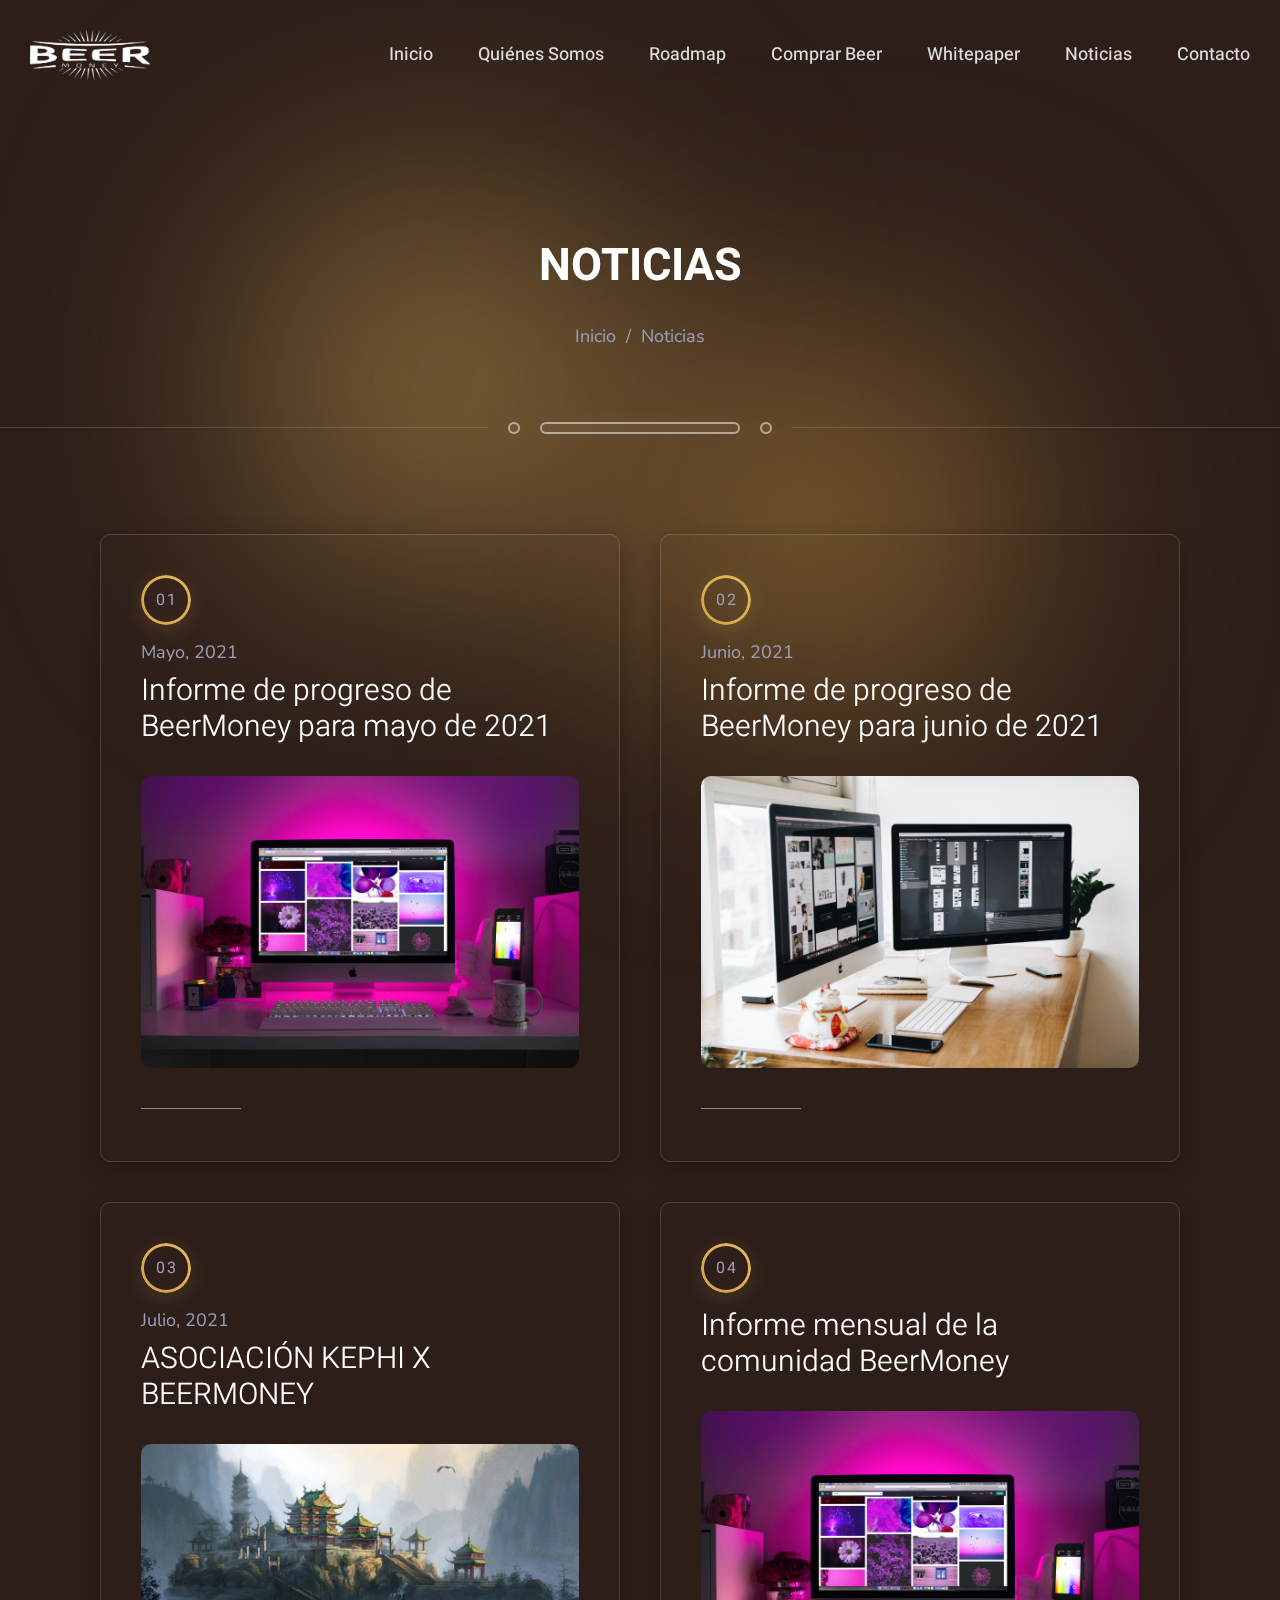
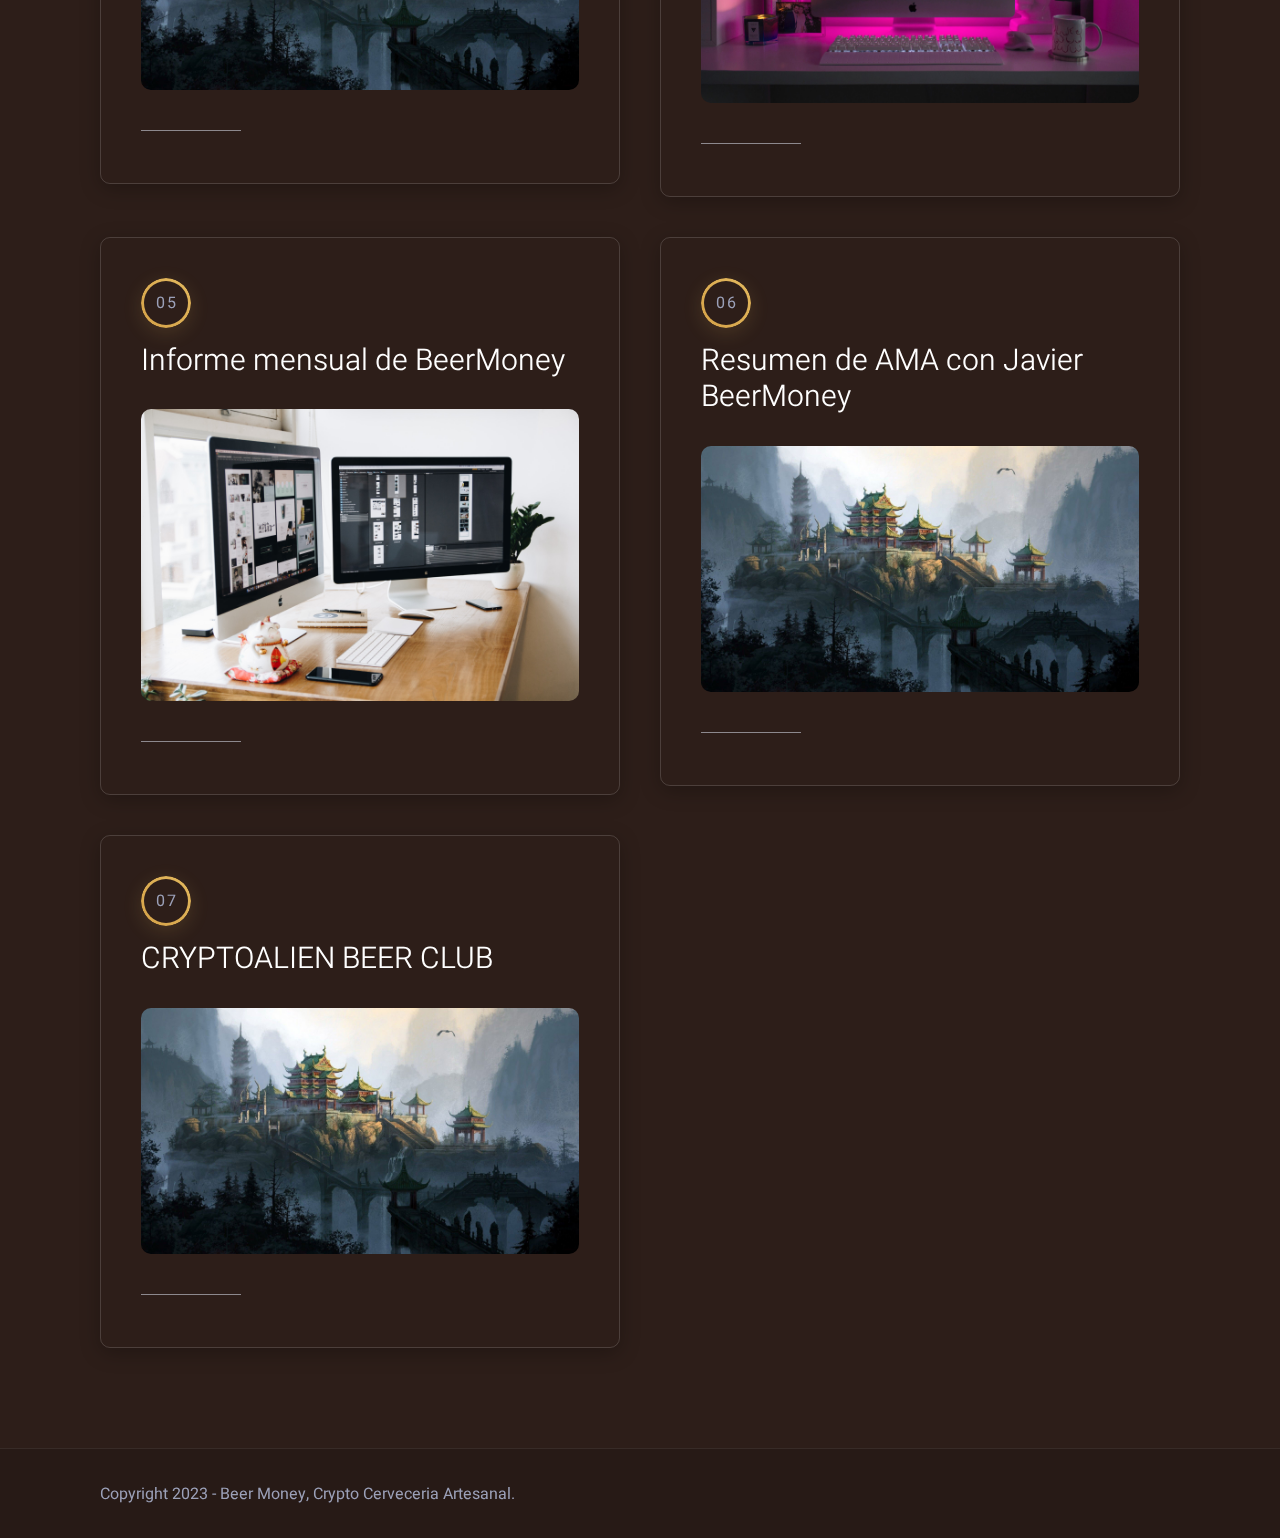
==== commit 652b4b97: "Add files via upload" ====
--- a/noticias/index.html
+++ b/noticias/index.html
@@ -133,7 +133,7 @@
 			<li id="menu-item-279" class="menu-item menu-item-type-custom menu-item-object-custom menu-item-279"><a href="../index.html"><span class="creative_link">Quiénes Somos</span></a></li>
 			<li id="menu-item-280" class="menu-item menu-item-type-custom menu-item-object-custom menu-item-280"><a href="../index.html"><span class="creative_link">Roadmap</span></a></li>
 			<li id="menu-item-281" class="menu-item menu-item-type-custom menu-item-object-custom menu-item-281"><a href="https://beermoneybrewing.co/"><span class="creative_link">Comprar Beer</span></a></li>
-			<li id="menu-item-281" class="menu-item menu-item-type-custom menu-item-object-custom menu-item-281"><a href="#"><span class="creative_link">Whitepaper</span></a></li>
+			<li id="menu-item-281" class="menu-item menu-item-type-custom menu-item-object-custom menu-item-281"><a href="../white-paper-es.pdf" download="white-paper-es" target="_blank"><span class="creative_link">Whitepaper</span></a></li>
 			<li id="menu-item-281" class="menu-item menu-item-type-custom menu-item-object-custom menu-item-281"><a href="#noticias"><span class="creative_link">Noticias</span></a></li>
 			<li id="menu-item-282" class="menu-item menu-item-type-custom menu-item-object-custom menu-item-282"><a href="../index.html"><span class="creative_link">Contacto</span></a></li>
 		</ul>
@@ -169,7 +169,7 @@
 				<li class="menu-item menu-item-type-custom menu-item-object-custom menu-item-279"><a href="../index.html"><span class="creative_link">Quiénes Somos</span></a></li>
 				<li class="menu-item menu-item-type-custom menu-item-object-custom menu-item-280"><a href="../index.html"><span class="creative_link">RoadMap</span></a></li>
 				<li class="menu-item menu-item-type-custom menu-item-object-custom menu-item-281"><a href="https://beermoneybrewing.co/"><span class="creative_link">Comprar Beer</span></a></li>
-				<li class="menu-item menu-item-type-custom menu-item-object-custom menu-item-281"><a href="#"><span class="creative_link">Whitepaper</span></a></li>
+				<li class="menu-item menu-item-type-custom menu-item-object-custom menu-item-281"><a href="../white-paper-es.pdf" download="white-paper-es" target="_blank"><span class="creative_link">Whitepaper</span></a></li>
 				<li class="menu-item menu-item-type-custom menu-item-object-custom menu-item-281"><a href="#noticias"><span class="creative_link">Noticias</span></a></li>
 				<li class="menu-item menu-item-type-custom menu-item-object-custom menu-item-282"><a href="../index.html"><span class="creative_link">Contacto</span></a></li>
 			</ul>
--- a/wp-includes/css/dist/block-library/style.min3781.css
+++ b/wp-includes/css/dist/block-library/style.min3781.css
@@ -0,0 +1,11 @@
+@charset "UTF-8";.wp-block-archives{box-sizing:border-box}.wp-block-archives-dropdown label{display:block}.wp-block-avatar{box-sizing:border-box}.wp-block-avatar.aligncenter{text-align:center}.wp-block-audio{box-sizing:border-box}.wp-block-audio figcaption{margin-bottom:1em;margin-top:.5em}.wp-block-audio audio{min-width:300px;width:100%}.wp-block-button__link{box-sizing:border-box;cursor:pointer;display:inline-block;text-align:center;word-break:break-word}.wp-block-button__link.aligncenter{text-align:center}.wp-block-button__link.alignright{text-align:right}:where(.wp-block-button__link){border-radius:9999px;box-shadow:none;padding:calc(.667em + 2px) calc(1.333em + 2px);text-decoration:none}.wp-block-button[style*=text-decoration] .wp-block-button__link{text-decoration:inherit}.wp-block-buttons>.wp-block-button.has-custom-width{max-width:none}.wp-block-buttons>.wp-block-button.has-custom-width .wp-block-button__link{width:100%}.wp-block-buttons>.wp-block-button.has-custom-font-size .wp-block-button__link{font-size:inherit}.wp-block-buttons>.wp-block-button.wp-block-button__width-25{width:calc(25% - var(--wp--style--block-gap, .5em)*.75)}.wp-block-buttons>.wp-block-button.wp-block-button__width-50{width:calc(50% - var(--wp--style--block-gap, .5em)*.5)}.wp-block-buttons>.wp-block-button.wp-block-button__width-75{width:calc(75% - var(--wp--style--block-gap, .5em)*.25)}.wp-block-buttons>.wp-block-button.wp-block-button__width-100{flex-basis:100%;width:100%}.wp-block-buttons.is-vertical>.wp-block-button.wp-block-button__width-25{width:25%}.wp-block-buttons.is-vertical>.wp-block-button.wp-block-button__width-50{width:50%}.wp-block-buttons.is-vertical>.wp-block-button.wp-block-button__width-75{width:75%}.wp-block-button.is-style-squared,.wp-block-button__link.wp-block-button.is-style-squared{border-radius:0}.wp-block-button.no-border-radius,.wp-block-button__link.no-border-radius{border-radius:0!important}.wp-block-button .wp-block-button__link.is-style-outline,.wp-block-button.is-style-outline>.wp-block-button__link{border:2px solid;padding:.667em 1.333em}.wp-block-button .wp-block-button__link.is-style-outline:not(.has-text-color),.wp-block-button.is-style-outline>.wp-block-button__link:not(.has-text-color){color:currentColor}.wp-block-button .wp-block-button__link.is-style-outline:not(.has-background),.wp-block-button.is-style-outline>.wp-block-button__link:not(.has-background){background-color:transparent;background-image:none}.wp-block-buttons.is-vertical{flex-direction:column}.wp-block-buttons.is-vertical>.wp-block-button:last-child{margin-bottom:0}.wp-block-buttons>.wp-block-button{display:inline-block;margin:0}.wp-block-buttons.is-content-justification-left{justify-content:flex-start}.wp-block-buttons.is-content-justification-left.is-vertical{align-items:flex-start}.wp-block-buttons.is-content-justification-center{justify-content:center}.wp-block-buttons.is-content-justification-center.is-vertical{align-items:center}.wp-block-buttons.is-content-justification-right{justify-content:flex-end}.wp-block-buttons.is-content-justification-right.is-vertical{align-items:flex-end}.wp-block-buttons.is-content-justification-space-between{justify-content:space-between}.wp-block-buttons.aligncenter{text-align:center}.wp-block-buttons:not(.is-content-justification-space-between,.is-content-justification-right,.is-content-justification-left,.is-content-justification-center) .wp-block-button.aligncenter{margin-left:auto;margin-right:auto;width:100%}.wp-block-buttons[style*=text-decoration] .wp-block-button,.wp-block-buttons[style*=text-decoration] .wp-block-button__link{text-decoration:inherit}.wp-block-buttons.has-custom-font-size .wp-block-button__link{font-size:inherit}.wp-block-button.aligncenter,.wp-block-calendar{text-align:center}.wp-block-calendar td,.wp-block-calendar th{border:1px solid;padding:.25em}.wp-block-calendar th{font-weight:400}.wp-block-calendar caption{background-color:inherit}.wp-block-calendar table{border-collapse:collapse;width:100%}.wp-block-calendar table:where(:not(.has-text-color)){color:#40464d}.wp-block-calendar table:where(:not(.has-text-color)) td,.wp-block-calendar table:where(:not(.has-text-color)) th{border-color:#ddd}.wp-block-calendar table.has-background th{background-color:inherit}.wp-block-calendar table.has-text-color th{color:inherit}:where(.wp-block-calendar table:not(.has-background) th){background:#ddd}.wp-block-categories{box-sizing:border-box}.wp-block-categories.alignleft{margin-right:2em}.wp-block-categories.alignright{margin-left:2em}.wp-block-code{box-sizing:border-box}.wp-block-code code{display:block;font-family:inherit;overflow-wrap:break-word;white-space:pre-wrap}.wp-block-columns{align-items:normal!important;box-sizing:border-box;display:flex;flex-wrap:wrap!important;margin-bottom:1.75em}@media (min-width:782px){.wp-block-columns{flex-wrap:nowrap!important}}.wp-block-columns.are-vertically-aligned-top{align-items:flex-start}.wp-block-columns.are-vertically-aligned-center{align-items:center}.wp-block-columns.are-vertically-aligned-bottom{align-items:flex-end}@media (max-width:781px){.wp-block-columns:not(.is-not-stacked-on-mobile)>.wp-block-column{flex-basis:100%!important}}@media (min-width:782px){.wp-block-columns:not(.is-not-stacked-on-mobile)>.wp-block-column{flex-basis:0;flex-grow:1}.wp-block-columns:not(.is-not-stacked-on-mobile)>.wp-block-column[style*=flex-basis]{flex-grow:0}}.wp-block-columns.is-not-stacked-on-mobile{flex-wrap:nowrap!important}.wp-block-columns.is-not-stacked-on-mobile>.wp-block-column{flex-basis:0;flex-grow:1}.wp-block-columns.is-not-stacked-on-mobile>.wp-block-column[style*=flex-basis]{flex-grow:0}:where(.wp-block-columns.has-background){padding:1.25em 2.375em}.wp-block-column{flex-grow:1;min-width:0;overflow-wrap:break-word;word-break:break-word}.wp-block-column.is-vertically-aligned-top{align-self:flex-start}.wp-block-column.is-vertically-aligned-center{align-self:center}.wp-block-column.is-vertically-aligned-bottom{align-self:flex-end}.wp-block-column.is-vertically-aligned-bottom,.wp-block-column.is-vertically-aligned-center,.wp-block-column.is-vertically-aligned-top{width:100%}.wp-block-post-comments{box-sizing:border-box}.wp-block-post-comments .alignleft{float:left}.wp-block-post-comments .alignright{float:right}.wp-block-post-comments .navigation:after{clear:both;content:"";display:table}.wp-block-post-comments .commentlist{clear:both;list-style:none;margin:0;padding:0}.wp-block-post-comments .commentlist .comment{min-height:2.25em;padding-left:3.25em}.wp-block-post-comments .commentlist .comment p{font-size:1em;line-height:1.8;margin:1em 0}.wp-block-post-comments .commentlist .children{list-style:none;margin:0;padding:0}.wp-block-post-comments .comment-author{line-height:1.5}.wp-block-post-comments .comment-author .avatar{border-radius:1.5em;display:block;float:left;height:2.5em;margin-right:.75em;margin-top:.5em;width:2.5em}.wp-block-post-comments .comment-author cite{font-style:normal}.wp-block-post-comments .comment-meta{font-size:.875em;line-height:1.5}.wp-block-post-comments .comment-meta b{font-weight:400}.wp-block-post-comments .comment-meta .comment-awaiting-moderation{display:block;margin-bottom:1em;margin-top:1em}.wp-block-post-comments .comment-body .commentmetadata{font-size:.875em}.wp-block-post-comments .comment-form-author label,.wp-block-post-comments .comment-form-comment label,.wp-block-post-comments .comment-form-email label,.wp-block-post-comments .comment-form-url label{display:block;margin-bottom:.25em}.wp-block-post-comments .comment-form input:not([type=submit]):not([type=checkbox]),.wp-block-post-comments .comment-form textarea{box-sizing:border-box;display:block;width:100%}.wp-block-post-comments .comment-form-cookies-consent{display:flex;gap:.25em}.wp-block-post-comments .comment-form-cookies-consent #wp-comment-cookies-consent{margin-top:.35em}.wp-block-post-comments .comment-reply-title{margin-bottom:0}.wp-block-post-comments .comment-reply-title :where(small){font-size:var(--wp--preset--font-size--medium,smaller);margin-left:.5em}.wp-block-post-comments .reply{font-size:.875em;margin-bottom:1.4em}.wp-block-post-comments input:not([type=submit]),.wp-block-post-comments textarea{border:1px solid #949494;font-family:inherit;font-size:1em}.wp-block-post-comments input:not([type=submit]):not([type=checkbox]),.wp-block-post-comments textarea{padding:calc(.667em + 2px)}:where(.wp-block-post-comments input[type=submit]){border:none}.wp-block-comments-pagination>.wp-block-comments-pagination-next,.wp-block-comments-pagination>.wp-block-comments-pagination-numbers,.wp-block-comments-pagination>.wp-block-comments-pagination-previous{margin-bottom:.5em;margin-right:.5em}.wp-block-comments-pagination>.wp-block-comments-pagination-next:last-child,.wp-block-comments-pagination>.wp-block-comments-pagination-numbers:last-child,.wp-block-comments-pagination>.wp-block-comments-pagination-previous:last-child{margin-right:0}.wp-block-comments-pagination .wp-block-comments-pagination-previous-arrow{display:inline-block;margin-right:1ch}.wp-block-comments-pagination .wp-block-comments-pagination-previous-arrow:not(.is-arrow-chevron){transform:scaleX(1)}.wp-block-comments-pagination .wp-block-comments-pagination-next-arrow{display:inline-block;margin-left:1ch}.wp-block-comments-pagination .wp-block-comments-pagination-next-arrow:not(.is-arrow-chevron){transform:scaleX(1)}.wp-block-comments-pagination.aligncenter{justify-content:center}.wp-block-comment-template{box-sizing:border-box;list-style:none;margin-bottom:0;max-width:100%;padding:0}.wp-block-comment-template li{clear:both}.wp-block-comment-template ol{list-style:none;margin-bottom:0;max-width:100%;padding-left:2rem}.wp-block-comment-template.alignleft{float:left}.wp-block-comment-template.aligncenter{margin-left:auto;margin-right:auto;width:-moz-fit-content;width:fit-content}.wp-block-comment-template.alignright{float:right}.wp-block-cover,.wp-block-cover-image{align-items:center;background-position:50%;box-sizing:border-box;display:flex;justify-content:center;min-height:430px;padding:1em;position:relative}.wp-block-cover .has-background-dim:not([class*=-background-color]),.wp-block-cover-image .has-background-dim:not([class*=-background-color]),.wp-block-cover-image.has-background-dim:not([class*=-background-color]),.wp-block-cover.has-background-dim:not([class*=-background-color]){background-color:#000}.wp-block-cover .has-background-dim.has-background-gradient,.wp-block-cover-image .has-background-dim.has-background-gradient{background-color:transparent}.wp-block-cover-image.has-background-dim:before,.wp-block-cover.has-background-dim:before{background-color:inherit;content:""}.wp-block-cover .wp-block-cover__background,.wp-block-cover .wp-block-cover__gradient-background,.wp-block-cover-image .wp-block-cover__background,.wp-block-cover-image .wp-block-cover__gradient-background,.wp-block-cover-image.has-background-dim:not(.has-background-gradient):before,.wp-block-cover.has-background-dim:not(.has-background-gradient):before{bottom:0;left:0;opacity:.5;position:absolute;right:0;top:0;z-index:1}.wp-block-cover-image.has-background-dim.has-background-dim-10 .wp-block-cover__background,.wp-block-cover-image.has-background-dim.has-background-dim-10 .wp-block-cover__gradient-background,.wp-block-cover-image.has-background-dim.has-background-dim-10:not(.has-background-gradient):before,.wp-block-cover.has-background-dim.has-background-dim-10 .wp-block-cover__background,.wp-block-cover.has-background-dim.has-background-dim-10 .wp-block-cover__gradient-background,.wp-block-cover.has-background-dim.has-background-dim-10:not(.has-background-gradient):before{opacity:.1}.wp-block-cover-image.has-background-dim.has-background-dim-20 .wp-block-cover__background,.wp-block-cover-image.has-background-dim.has-background-dim-20 .wp-block-cover__gradient-background,.wp-block-cover-image.has-background-dim.has-background-dim-20:not(.has-background-gradient):before,.wp-block-cover.has-background-dim.has-background-dim-20 .wp-block-cover__background,.wp-block-cover.has-background-dim.has-background-dim-20 .wp-block-cover__gradient-background,.wp-block-cover.has-background-dim.has-background-dim-20:not(.has-background-gradient):before{opacity:.2}.wp-block-cover-image.has-background-dim.has-background-dim-30 .wp-block-cover__background,.wp-block-cover-image.has-background-dim.has-background-dim-30 .wp-block-cover__gradient-background,.wp-block-cover-image.has-background-dim.has-background-dim-30:not(.has-background-gradient):before,.wp-block-cover.has-background-dim.has-background-dim-30 .wp-block-cover__background,.wp-block-cover.has-background-dim.has-background-dim-30 .wp-block-cover__gradient-background,.wp-block-cover.has-background-dim.has-background-dim-30:not(.has-background-gradient):before{opacity:.3}.wp-block-cover-image.has-background-dim.has-background-dim-40 .wp-block-cover__background,.wp-block-cover-image.has-background-dim.has-background-dim-40 .wp-block-cover__gradient-background,.wp-block-cover-image.has-background-dim.has-background-dim-40:not(.has-background-gradient):before,.wp-block-cover.has-background-dim.has-background-dim-40 .wp-block-cover__background,.wp-block-cover.has-background-dim.has-background-dim-40 .wp-block-cover__gradient-background,.wp-block-cover.has-background-dim.has-background-dim-40:not(.has-background-gradient):before{opacity:.4}.wp-block-cover-image.has-background-dim.has-background-dim-50 .wp-block-cover__background,.wp-block-cover-image.has-background-dim.has-background-dim-50 .wp-block-cover__gradient-background,.wp-block-cover-image.has-background-dim.has-background-dim-50:not(.has-background-gradient):before,.wp-block-cover.has-background-dim.has-background-dim-50 .wp-block-cover__background,.wp-block-cover.has-background-dim.has-background-dim-50 .wp-block-cover__gradient-background,.wp-block-cover.has-background-dim.has-background-dim-50:not(.has-background-gradient):before{opacity:.5}.wp-block-cover-image.has-background-dim.has-background-dim-60 .wp-block-cover__background,.wp-block-cover-image.has-background-dim.has-background-dim-60 .wp-block-cover__gradient-background,.wp-block-cover-image.has-background-dim.has-background-dim-60:not(.has-background-gradient):before,.wp-block-cover.has-background-dim.has-background-dim-60 .wp-block-cover__background,.wp-block-cover.has-background-dim.has-background-dim-60 .wp-block-cover__gradient-background,.wp-block-cover.has-background-dim.has-background-dim-60:not(.has-background-gradient):before{opacity:.6}.wp-block-cover-image.has-background-dim.has-background-dim-70 .wp-block-cover__background,.wp-block-cover-image.has-background-dim.has-background-dim-70 .wp-block-cover__gradient-background,.wp-block-cover-image.has-background-dim.has-background-dim-70:not(.has-background-gradient):before,.wp-block-cover.has-background-dim.has-background-dim-70 .wp-block-cover__background,.wp-block-cover.has-background-dim.has-background-dim-70 .wp-block-cover__gradient-background,.wp-block-cover.has-background-dim.has-background-dim-70:not(.has-background-gradient):before{opacity:.7}.wp-block-cover-image.has-background-dim.has-background-dim-80 .wp-block-cover__background,.wp-block-cover-image.has-background-dim.has-background-dim-80 .wp-block-cover__gradient-background,.wp-block-cover-image.has-background-dim.has-background-dim-80:not(.has-background-gradient):before,.wp-block-cover.has-background-dim.has-background-dim-80 .wp-block-cover__background,.wp-block-cover.has-background-dim.has-background-dim-80 .wp-block-cover__gradient-background,.wp-block-cover.has-background-dim.has-background-dim-80:not(.has-background-gradient):before{opacity:.8}.wp-block-cover-image.has-background-dim.has-background-dim-90 .wp-block-cover__background,.wp-block-cover-image.has-background-dim.has-background-dim-90 .wp-block-cover__gradient-background,.wp-block-cover-image.has-background-dim.has-background-dim-90:not(.has-background-gradient):before,.wp-block-cover.has-background-dim.has-background-dim-90 .wp-block-cover__background,.wp-block-cover.has-background-dim.has-background-dim-90 .wp-block-cover__gradient-background,.wp-block-cover.has-background-dim.has-background-dim-90:not(.has-background-gradient):before{opacity:.9}.wp-block-cover-image.has-background-dim.has-background-dim-100 .wp-block-cover__background,.wp-block-cover-image.has-background-dim.has-background-dim-100 .wp-block-cover__gradient-background,.wp-block-cover-image.has-background-dim.has-background-dim-100:not(.has-background-gradient):before,.wp-block-cover.has-background-dim.has-background-dim-100 .wp-block-cover__background,.wp-block-cover.has-background-dim.has-background-dim-100 .wp-block-cover__gradient-background,.wp-block-cover.has-background-dim.has-background-dim-100:not(.has-background-gradient):before{opacity:1}.wp-block-cover .wp-block-cover__background.has-background-dim.has-background-dim-0,.wp-block-cover .wp-block-cover__gradient-background.has-background-dim.has-background-dim-0,.wp-block-cover-image .wp-block-cover__background.has-background-dim.has-background-dim-0,.wp-block-cover-image .wp-block-cover__gradient-background.has-background-dim.has-background-dim-0{opacity:0}.wp-block-cover .wp-block-cover__background.has-background-dim.has-background-dim-10,.wp-block-cover .wp-block-cover__gradient-background.has-background-dim.has-background-dim-10,.wp-block-cover-image .wp-block-cover__background.has-background-dim.has-background-dim-10,.wp-block-cover-image .wp-block-cover__gradient-background.has-background-dim.has-background-dim-10{opacity:.1}.wp-block-cover .wp-block-cover__background.has-background-dim.has-background-dim-20,.wp-block-cover .wp-block-cover__gradient-background.has-background-dim.has-background-dim-20,.wp-block-cover-image .wp-block-cover__background.has-background-dim.has-background-dim-20,.wp-block-cover-image .wp-block-cover__gradient-background.has-background-dim.has-background-dim-20{opacity:.2}.wp-block-cover .wp-block-cover__background.has-background-dim.has-background-dim-30,.wp-block-cover .wp-block-cover__gradient-background.has-background-dim.has-background-dim-30,.wp-block-cover-image .wp-block-cover__background.has-background-dim.has-background-dim-30,.wp-block-cover-image .wp-block-cover__gradient-background.has-background-dim.has-background-dim-30{opacity:.3}.wp-block-cover .wp-block-cover__background.has-background-dim.has-background-dim-40,.wp-block-cover .wp-block-cover__gradient-background.has-background-dim.has-background-dim-40,.wp-block-cover-image .wp-block-cover__background.has-background-dim.has-background-dim-40,.wp-block-cover-image .wp-block-cover__gradient-background.has-background-dim.has-background-dim-40{opacity:.4}.wp-block-cover .wp-block-cover__background.has-background-dim.has-background-dim-50,.wp-block-cover .wp-block-cover__gradient-background.has-background-dim.has-background-dim-50,.wp-block-cover-image .wp-block-cover__background.has-background-dim.has-background-dim-50,.wp-block-cover-image .wp-block-cover__gradient-background.has-background-dim.has-background-dim-50{opacity:.5}.wp-block-cover .wp-block-cover__background.has-background-dim.has-background-dim-60,.wp-block-cover .wp-block-cover__gradient-background.has-background-dim.has-background-dim-60,.wp-block-cover-image .wp-block-cover__background.has-background-dim.has-background-dim-60,.wp-block-cover-image .wp-block-cover__gradient-background.has-background-dim.has-background-dim-60{opacity:.6}.wp-block-cover .wp-block-cover__background.has-background-dim.has-background-dim-70,.wp-block-cover .wp-block-cover__gradient-background.has-background-dim.has-background-dim-70,.wp-block-cover-image .wp-block-cover__background.has-background-dim.has-background-dim-70,.wp-block-cover-image .wp-block-cover__gradient-background.has-background-dim.has-background-dim-70{opacity:.7}.wp-block-cover .wp-block-cover__background.has-background-dim.has-background-dim-80,.wp-block-cover .wp-block-cover__gradient-background.has-background-dim.has-background-dim-80,.wp-block-cover-image .wp-block-cover__background.has-background-dim.has-background-dim-80,.wp-block-cover-image .wp-block-cover__gradient-background.has-background-dim.has-background-dim-80{opacity:.8}.wp-block-cover .wp-block-cover__background.has-background-dim.has-background-dim-90,.wp-block-cover .wp-block-cover__gradient-background.has-background-dim.has-background-dim-90,.wp-block-cover-image .wp-block-cover__background.has-background-dim.has-background-dim-90,.wp-block-cover-image .wp-block-cover__gradient-background.has-background-dim.has-background-dim-90{opacity:.9}.wp-block-cover .wp-block-cover__background.has-background-dim.has-background-dim-100,.wp-block-cover .wp-block-cover__gradient-background.has-background-dim.has-background-dim-100,.wp-block-cover-image .wp-block-cover__background.has-background-dim.has-background-dim-100,.wp-block-cover-image .wp-block-cover__gradient-background.has-background-dim.has-background-dim-100{opacity:1}.wp-block-cover-image.alignleft,.wp-block-cover-image.alignright,.wp-block-cover.alignleft,.wp-block-cover.alignright{max-width:420px;width:100%}.wp-block-cover-image:after,.wp-block-cover:after{content:"";display:block;font-size:0;min-height:inherit}@supports (position:sticky){.wp-block-cover-image:after,.wp-block-cover:after{content:none}}.wp-block-cover-image.aligncenter,.wp-block-cover-image.alignleft,.wp-block-cover-image.alignright,.wp-block-cover.aligncenter,.wp-block-cover.alignleft,.wp-block-cover.alignright{display:flex}.wp-block-cover .wp-block-cover__inner-container,.wp-block-cover-image .wp-block-cover__inner-container{color:#fff;width:100%;z-index:1}.wp-block-cover-image.is-light .wp-block-cover__inner-container,.wp-block-cover.is-light .wp-block-cover__inner-container{color:#000}.wp-block-cover h1:not(.has-text-color),.wp-block-cover h2:not(.has-text-color),.wp-block-cover h3:not(.has-text-color),.wp-block-cover h4:not(.has-text-color),.wp-block-cover h5:not(.has-text-color),.wp-block-cover h6:not(.has-text-color),.wp-block-cover p:not(.has-text-color),.wp-block-cover-image h1:not(.has-text-color),.wp-block-cover-image h2:not(.has-text-color),.wp-block-cover-image h3:not(.has-text-color),.wp-block-cover-image h4:not(.has-text-color),.wp-block-cover-image h5:not(.has-text-color),.wp-block-cover-image h6:not(.has-text-color),.wp-block-cover-image p:not(.has-text-color){color:inherit}.wp-block-cover-image.is-position-top-left,.wp-block-cover.is-position-top-left{align-items:flex-start;justify-content:flex-start}.wp-block-cover-image.is-position-top-center,.wp-block-cover.is-position-top-center{align-items:flex-start;justify-content:center}.wp-block-cover-image.is-position-top-right,.wp-block-cover.is-position-top-right{align-items:flex-start;justify-content:flex-end}.wp-block-cover-image.is-position-center-left,.wp-block-cover.is-position-center-left{align-items:center;justify-content:flex-start}.wp-block-cover-image.is-position-center-center,.wp-block-cover.is-position-center-center{align-items:center;justify-content:center}.wp-block-cover-image.is-position-center-right,.wp-block-cover.is-position-center-right{align-items:center;justify-content:flex-end}.wp-block-cover-image.is-position-bottom-left,.wp-block-cover.is-position-bottom-left{align-items:flex-end;justify-content:flex-start}.wp-block-cover-image.is-position-bottom-center,.wp-block-cover.is-position-bottom-center{align-items:flex-end;justify-content:center}.wp-block-cover-image.is-position-bottom-right,.wp-block-cover.is-position-bottom-right{align-items:flex-end;justify-content:flex-end}.wp-block-cover-image.has-custom-content-position.has-custom-content-position .wp-block-cover__inner-container,.wp-block-cover.has-custom-content-position.has-custom-content-position .wp-block-cover__inner-container{margin:0;width:auto}.wp-block-cover .wp-block-cover__image-background,.wp-block-cover video.wp-block-cover__video-background,.wp-block-cover-image .wp-block-cover__image-background,.wp-block-cover-image video.wp-block-cover__video-background{border:none;bottom:0;box-shadow:none;height:100%;left:0;margin:0;max-height:none;max-width:none;-o-object-fit:cover;object-fit:cover;outline:none;padding:0;position:absolute;right:0;top:0;width:100%}.wp-block-cover-image.has-parallax,.wp-block-cover.has-parallax,.wp-block-cover__image-background.has-parallax,video.wp-block-cover__video-background.has-parallax{background-attachment:fixed;background-repeat:no-repeat;background-size:cover}@supports (-webkit-overflow-scrolling:touch){.wp-block-cover-image.has-parallax,.wp-block-cover.has-parallax,.wp-block-cover__image-background.has-parallax,video.wp-block-cover__video-background.has-parallax{background-attachment:scroll}}@media (prefers-reduced-motion:reduce){.wp-block-cover-image.has-parallax,.wp-block-cover.has-parallax,.wp-block-cover__image-background.has-parallax,video.wp-block-cover__video-background.has-parallax{background-attachment:scroll}}.wp-block-cover-image.is-repeated,.wp-block-cover.is-repeated,.wp-block-cover__image-background.is-repeated,video.wp-block-cover__video-background.is-repeated{background-repeat:repeat;background-size:auto}.wp-block-cover__image-background,.wp-block-cover__video-background{z-index:0}.wp-block-cover-image-text,.wp-block-cover-image-text a,.wp-block-cover-image-text a:active,.wp-block-cover-image-text a:focus,.wp-block-cover-image-text a:hover,.wp-block-cover-text,.wp-block-cover-text a,.wp-block-cover-text a:active,.wp-block-cover-text a:focus,.wp-block-cover-text a:hover,section.wp-block-cover-image h2,section.wp-block-cover-image h2 a,section.wp-block-cover-image h2 a:active,section.wp-block-cover-image h2 a:focus,section.wp-block-cover-image h2 a:hover{color:#fff}.wp-block-cover-image .wp-block-cover.has-left-content{justify-content:flex-start}.wp-block-cover-image .wp-block-cover.has-right-content{justify-content:flex-end}.wp-block-cover-image.has-left-content .wp-block-cover-image-text,.wp-block-cover.has-left-content .wp-block-cover-text,section.wp-block-cover-image.has-left-content>h2{margin-left:0;text-align:left}.wp-block-cover-image.has-right-content .wp-block-cover-image-text,.wp-block-cover.has-right-content .wp-block-cover-text,section.wp-block-cover-image.has-right-content>h2{margin-right:0;text-align:right}.wp-block-cover .wp-block-cover-text,.wp-block-cover-image .wp-block-cover-image-text,section.wp-block-cover-image>h2{font-size:2em;line-height:1.25;margin-bottom:0;max-width:840px;padding:.44em;text-align:center;z-index:1}.wp-block-embed.alignleft,.wp-block-embed.alignright,.wp-block[data-align=left]>[data-type="core/embed"],.wp-block[data-align=right]>[data-type="core/embed"]{max-width:360px;width:100%}.wp-block-embed.alignleft .wp-block-embed__wrapper,.wp-block-embed.alignright .wp-block-embed__wrapper,.wp-block[data-align=left]>[data-type="core/embed"] .wp-block-embed__wrapper,.wp-block[data-align=right]>[data-type="core/embed"] .wp-block-embed__wrapper{min-width:280px}.wp-block-cover .wp-block-embed{min-height:240px;min-width:320px}.wp-block-embed{overflow-wrap:break-word}.wp-block-embed figcaption{margin-bottom:1em;margin-top:.5em}.wp-block-embed iframe{max-width:100%}.wp-block-embed__wrapper{position:relative}.wp-embed-responsive .wp-has-aspect-ratio .wp-block-embed__wrapper:before{content:"";display:block;padding-top:50%}.wp-embed-responsive .wp-has-aspect-ratio iframe{bottom:0;height:100%;left:0;position:absolute;right:0;top:0;width:100%}.wp-embed-responsive .wp-embed-aspect-21-9 .wp-block-embed__wrapper:before{padding-top:42.85%}.wp-embed-responsive .wp-embed-aspect-18-9 .wp-block-embed__wrapper:before{padding-top:50%}.wp-embed-responsive .wp-embed-aspect-16-9 .wp-block-embed__wrapper:before{padding-top:56.25%}.wp-embed-responsive .wp-embed-aspect-4-3 .wp-block-embed__wrapper:before{padding-top:75%}.wp-embed-responsive .wp-embed-aspect-1-1 .wp-block-embed__wrapper:before{padding-top:100%}.wp-embed-responsive .wp-embed-aspect-9-16 .wp-block-embed__wrapper:before{padding-top:177.77%}.wp-embed-responsive .wp-embed-aspect-1-2 .wp-block-embed__wrapper:before{padding-top:200%}.wp-block-file{margin-bottom:1.5em}.wp-block-file:not(.wp-element-button){font-size:.8em}.wp-block-file.aligncenter{text-align:center}.wp-block-file.alignright{text-align:right}.wp-block-file *+.wp-block-file__button{margin-left:.75em}.wp-block-file__embed{margin-bottom:1em}:where(.wp-block-file__button){border-radius:2em;padding:.5em 1em}:where(.wp-block-file__button):is(a):active,:where(.wp-block-file__button):is(a):focus,:where(.wp-block-file__button):is(a):hover,:where(.wp-block-file__button):is(a):visited{box-shadow:none;color:#fff;opacity:.85;text-decoration:none}.blocks-gallery-grid:not(.has-nested-images),.wp-block-gallery:not(.has-nested-images){display:flex;flex-wrap:wrap;list-style-type:none;margin:0;padding:0}.blocks-gallery-grid:not(.has-nested-images) .blocks-gallery-image,.blocks-gallery-grid:not(.has-nested-images) .blocks-gallery-item,.wp-block-gallery:not(.has-nested-images) .blocks-gallery-image,.wp-block-gallery:not(.has-nested-images) .blocks-gallery-item{display:flex;flex-direction:column;flex-grow:1;justify-content:center;margin:0 1em 1em 0;position:relative;width:calc(50% - 1em)}.blocks-gallery-grid:not(.has-nested-images) .blocks-gallery-image:nth-of-type(2n),.blocks-gallery-grid:not(.has-nested-images) .blocks-gallery-item:nth-of-type(2n),.wp-block-gallery:not(.has-nested-images) .blocks-gallery-image:nth-of-type(2n),.wp-block-gallery:not(.has-nested-images) .blocks-gallery-item:nth-of-type(2n){margin-right:0}.blocks-gallery-grid:not(.has-nested-images) .blocks-gallery-image figure,.blocks-gallery-grid:not(.has-nested-images) .blocks-gallery-item figure,.wp-block-gallery:not(.has-nested-images) .blocks-gallery-image figure,.wp-block-gallery:not(.has-nested-images) .blocks-gallery-item figure{align-items:flex-end;display:flex;height:100%;justify-content:flex-start;margin:0}.blocks-gallery-grid:not(.has-nested-images) .blocks-gallery-image img,.blocks-gallery-grid:not(.has-nested-images) .blocks-gallery-item img,.wp-block-gallery:not(.has-nested-images) .blocks-gallery-image img,.wp-block-gallery:not(.has-nested-images) .blocks-gallery-item img{display:block;height:auto;max-width:100%;width:auto}.blocks-gallery-grid:not(.has-nested-images) .blocks-gallery-image figcaption,.blocks-gallery-grid:not(.has-nested-images) .blocks-gallery-item figcaption,.wp-block-gallery:not(.has-nested-images) .blocks-gallery-image figcaption,.wp-block-gallery:not(.has-nested-images) .blocks-gallery-item figcaption{background:linear-gradient(0deg,rgba(0,0,0,.7),rgba(0,0,0,.3) 70%,transparent);bottom:0;box-sizing:border-box;color:#fff;font-size:.8em;margin:0;max-height:100%;overflow:auto;padding:3em .77em .7em;position:absolute;text-align:center;width:100%;z-index:2}.blocks-gallery-grid:not(.has-nested-images) .blocks-gallery-image figcaption img,.blocks-gallery-grid:not(.has-nested-images) .blocks-gallery-item figcaption img,.wp-block-gallery:not(.has-nested-images) .blocks-gallery-image figcaption img,.wp-block-gallery:not(.has-nested-images) .blocks-gallery-item figcaption img{display:inline}.blocks-gallery-grid:not(.has-nested-images) figcaption,.wp-block-gallery:not(.has-nested-images) figcaption{flex-grow:1}.blocks-gallery-grid:not(.has-nested-images).is-cropped .blocks-gallery-image a,.blocks-gallery-grid:not(.has-nested-images).is-cropped .blocks-gallery-image img,.blocks-gallery-grid:not(.has-nested-images).is-cropped .blocks-gallery-item a,.blocks-gallery-grid:not(.has-nested-images).is-cropped .blocks-gallery-item img,.wp-block-gallery:not(.has-nested-images).is-cropped .blocks-gallery-image a,.wp-block-gallery:not(.has-nested-images).is-cropped .blocks-gallery-image img,.wp-block-gallery:not(.has-nested-images).is-cropped .blocks-gallery-item a,.wp-block-gallery:not(.has-nested-images).is-cropped .blocks-gallery-item img{flex:1;height:100%;-o-object-fit:cover;object-fit:cover;width:100%}.blocks-gallery-grid:not(.has-nested-images).columns-1 .blocks-gallery-image,.blocks-gallery-grid:not(.has-nested-images).columns-1 .blocks-gallery-item,.wp-block-gallery:not(.has-nested-images).columns-1 .blocks-gallery-image,.wp-block-gallery:not(.has-nested-images).columns-1 .blocks-gallery-item{margin-right:0;width:100%}@media (min-width:600px){.blocks-gallery-grid:not(.has-nested-images).columns-3 .blocks-gallery-image,.blocks-gallery-grid:not(.has-nested-images).columns-3 .blocks-gallery-item,.wp-block-gallery:not(.has-nested-images).columns-3 .blocks-gallery-image,.wp-block-gallery:not(.has-nested-images).columns-3 .blocks-gallery-item{margin-right:1em;width:calc(33.33333% - .66667em)}.blocks-gallery-grid:not(.has-nested-images).columns-4 .blocks-gallery-image,.blocks-gallery-grid:not(.has-nested-images).columns-4 .blocks-gallery-item,.wp-block-gallery:not(.has-nested-images).columns-4 .blocks-gallery-image,.wp-block-gallery:not(.has-nested-images).columns-4 .blocks-gallery-item{margin-right:1em;width:calc(25% - .75em)}.blocks-gallery-grid:not(.has-nested-images).columns-5 .blocks-gallery-image,.blocks-gallery-grid:not(.has-nested-images).columns-5 .blocks-gallery-item,.wp-block-gallery:not(.has-nested-images).columns-5 .blocks-gallery-image,.wp-block-gallery:not(.has-nested-images).columns-5 .blocks-gallery-item{margin-right:1em;width:calc(20% - .8em)}.blocks-gallery-grid:not(.has-nested-images).columns-6 .blocks-gallery-image,.blocks-gallery-grid:not(.has-nested-images).columns-6 .blocks-gallery-item,.wp-block-gallery:not(.has-nested-images).columns-6 .blocks-gallery-image,.wp-block-gallery:not(.has-nested-images).columns-6 .blocks-gallery-item{margin-right:1em;width:calc(16.66667% - .83333em)}.blocks-gallery-grid:not(.has-nested-images).columns-7 .blocks-gallery-image,.blocks-gallery-grid:not(.has-nested-images).columns-7 .blocks-gallery-item,.wp-block-gallery:not(.has-nested-images).columns-7 .blocks-gallery-image,.wp-block-gallery:not(.has-nested-images).columns-7 .blocks-gallery-item{margin-right:1em;width:calc(14.28571% - .85714em)}.blocks-gallery-grid:not(.has-nested-images).columns-8 .blocks-gallery-image,.blocks-gallery-grid:not(.has-nested-images).columns-8 .blocks-gallery-item,.wp-block-gallery:not(.has-nested-images).columns-8 .blocks-gallery-image,.wp-block-gallery:not(.has-nested-images).columns-8 .blocks-gallery-item{margin-right:1em;width:calc(12.5% - .875em)}.blocks-gallery-grid:not(.has-nested-images).columns-1 .blocks-gallery-image:nth-of-type(1n),.blocks-gallery-grid:not(.has-nested-images).columns-1 .blocks-gallery-item:nth-of-type(1n),.blocks-gallery-grid:not(.has-nested-images).columns-2 .blocks-gallery-image:nth-of-type(2n),.blocks-gallery-grid:not(.has-nested-images).columns-2 .blocks-gallery-item:nth-of-type(2n),.blocks-gallery-grid:not(.has-nested-images).columns-3 .blocks-gallery-image:nth-of-type(3n),.blocks-gallery-grid:not(.has-nested-images).columns-3 .blocks-gallery-item:nth-of-type(3n),.blocks-gallery-grid:not(.has-nested-images).columns-4 .blocks-gallery-image:nth-of-type(4n),.blocks-gallery-grid:not(.has-nested-images).columns-4 .blocks-gallery-item:nth-of-type(4n),.blocks-gallery-grid:not(.has-nested-images).columns-5 .blocks-gallery-image:nth-of-type(5n),.blocks-gallery-grid:not(.has-nested-images).columns-5 .blocks-gallery-item:nth-of-type(5n),.blocks-gallery-grid:not(.has-nested-images).columns-6 .blocks-gallery-image:nth-of-type(6n),.blocks-gallery-grid:not(.has-nested-images).columns-6 .blocks-gallery-item:nth-of-type(6n),.blocks-gallery-grid:not(.has-nested-images).columns-7 .blocks-gallery-image:nth-of-type(7n),.blocks-gallery-grid:not(.has-nested-images).columns-7 .blocks-gallery-item:nth-of-type(7n),.blocks-gallery-grid:not(.has-nested-images).columns-8 .blocks-gallery-image:nth-of-type(8n),.blocks-gallery-grid:not(.has-nested-images).columns-8 .blocks-gallery-item:nth-of-type(8n),.wp-block-gallery:not(.has-nested-images).columns-1 .blocks-gallery-image:nth-of-type(1n),.wp-block-gallery:not(.has-nested-images).columns-1 .blocks-gallery-item:nth-of-type(1n),.wp-block-gallery:not(.has-nested-images).columns-2 .blocks-gallery-image:nth-of-type(2n),.wp-block-gallery:not(.has-nested-images).columns-2 .blocks-gallery-item:nth-of-type(2n),.wp-block-gallery:not(.has-nested-images).columns-3 .blocks-gallery-image:nth-of-type(3n),.wp-block-gallery:not(.has-nested-images).columns-3 .blocks-gallery-item:nth-of-type(3n),.wp-block-gallery:not(.has-nested-images).columns-4 .blocks-gallery-image:nth-of-type(4n),.wp-block-gallery:not(.has-nested-images).columns-4 .blocks-gallery-item:nth-of-type(4n),.wp-block-gallery:not(.has-nested-images).columns-5 .blocks-gallery-image:nth-of-type(5n),.wp-block-gallery:not(.has-nested-images).columns-5 .blocks-gallery-item:nth-of-type(5n),.wp-block-gallery:not(.has-nested-images).columns-6 .blocks-gallery-image:nth-of-type(6n),.wp-block-gallery:not(.has-nested-images).columns-6 .blocks-gallery-item:nth-of-type(6n),.wp-block-gallery:not(.has-nested-images).columns-7 .blocks-gallery-image:nth-of-type(7n),.wp-block-gallery:not(.has-nested-images).columns-7 .blocks-gallery-item:nth-of-type(7n),.wp-block-gallery:not(.has-nested-images).columns-8 .blocks-gallery-image:nth-of-type(8n),.wp-block-gallery:not(.has-nested-images).columns-8 .blocks-gallery-item:nth-of-type(8n){margin-right:0}}.blocks-gallery-grid:not(.has-nested-images) .blocks-gallery-image:last-child,.blocks-gallery-grid:not(.has-nested-images) .blocks-gallery-item:last-child,.wp-block-gallery:not(.has-nested-images) .blocks-gallery-image:last-child,.wp-block-gallery:not(.has-nested-images) .blocks-gallery-item:last-child{margin-right:0}.blocks-gallery-grid:not(.has-nested-images).alignleft,.blocks-gallery-grid:not(.has-nested-images).alignright,.wp-block-gallery:not(.has-nested-images).alignleft,.wp-block-gallery:not(.has-nested-images).alignright{max-width:420px;width:100%}.blocks-gallery-grid:not(.has-nested-images).aligncenter .blocks-gallery-item figure,.wp-block-gallery:not(.has-nested-images).aligncenter .blocks-gallery-item figure{justify-content:center}.wp-block-gallery:not(.is-cropped) .blocks-gallery-item{align-self:flex-start}figure.wp-block-gallery.has-nested-images{align-items:normal}.wp-block-gallery.has-nested-images figure.wp-block-image:not(#individual-image){margin:0;width:calc(50% - var(--wp--style--unstable-gallery-gap, 16px)/2)}.wp-block-gallery.has-nested-images figure.wp-block-image{box-sizing:border-box;display:flex;flex-direction:column;flex-grow:1;justify-content:center;max-width:100%;position:relative}.wp-block-gallery.has-nested-images figure.wp-block-image>a,.wp-block-gallery.has-nested-images figure.wp-block-image>div{flex-direction:column;flex-grow:1;margin:0}.wp-block-gallery.has-nested-images figure.wp-block-image img{display:block;height:auto;max-width:100%!important;width:auto}.wp-block-gallery.has-nested-images figure.wp-block-image figcaption{background:linear-gradient(0deg,rgba(0,0,0,.7),rgba(0,0,0,.3) 70%,transparent);bottom:0;box-sizing:border-box;color:#fff;font-size:13px;left:0;margin-bottom:0;max-height:60%;overflow:auto;padding:0 8px 8px;position:absolute;text-align:center;width:100%}.wp-block-gallery.has-nested-images figure.wp-block-image figcaption img{display:inline}.wp-block-gallery.has-nested-images figure.wp-block-image figcaption a{color:inherit}.wp-block-gallery.has-nested-images figure.wp-block-image.has-custom-border img{box-sizing:border-box}.wp-block-gallery.has-nested-images figure.wp-block-image.has-custom-border>a,.wp-block-gallery.has-nested-images figure.wp-block-image.has-custom-border>div,.wp-block-gallery.has-nested-images figure.wp-block-image.is-style-rounded>a,.wp-block-gallery.has-nested-images figure.wp-block-image.is-style-rounded>div{flex:1 1 auto}.wp-block-gallery.has-nested-images figure.wp-block-image.has-custom-border figcaption,.wp-block-gallery.has-nested-images figure.wp-block-image.is-style-rounded figcaption{background:none;color:inherit;flex:initial;margin:0;padding:10px 10px 9px;position:relative}.wp-block-gallery.has-nested-images figcaption{flex-basis:100%;flex-grow:1;text-align:center}.wp-block-gallery.has-nested-images:not(.is-cropped) figure.wp-block-image:not(#individual-image){margin-bottom:auto;margin-top:0}.wp-block-gallery.has-nested-images.is-cropped figure.wp-block-image:not(#individual-image){align-self:inherit}.wp-block-gallery.has-nested-images.is-cropped figure.wp-block-image:not(#individual-image)>a,.wp-block-gallery.has-nested-images.is-cropped figure.wp-block-image:not(#individual-image)>div:not(.components-drop-zone){display:flex}.wp-block-gallery.has-nested-images.is-cropped figure.wp-block-image:not(#individual-image) a,.wp-block-gallery.has-nested-images.is-cropped figure.wp-block-image:not(#individual-image) img{flex:1 0 0%;height:100%;-o-object-fit:cover;object-fit:cover;width:100%}.wp-block-gallery.has-nested-images.columns-1 figure.wp-block-image:not(#individual-image){width:100%}@media (min-width:600px){.wp-block-gallery.has-nested-images.columns-3 figure.wp-block-image:not(#individual-image){width:calc(33.33333% - var(--wp--style--unstable-gallery-gap, 16px)*.66667)}.wp-block-gallery.has-nested-images.columns-4 figure.wp-block-image:not(#individual-image){width:calc(25% - var(--wp--style--unstable-gallery-gap, 16px)*.75)}.wp-block-gallery.has-nested-images.columns-5 figure.wp-block-image:not(#individual-image){width:calc(20% - var(--wp--style--unstable-gallery-gap, 16px)*.8)}.wp-block-gallery.has-nested-images.columns-6 figure.wp-block-image:not(#individual-image){width:calc(16.66667% - var(--wp--style--unstable-gallery-gap, 16px)*.83333)}.wp-block-gallery.has-nested-images.columns-7 figure.wp-block-image:not(#individual-image){width:calc(14.28571% - var(--wp--style--unstable-gallery-gap, 16px)*.85714)}.wp-block-gallery.has-nested-images.columns-8 figure.wp-block-image:not(#individual-image){width:calc(12.5% - var(--wp--style--unstable-gallery-gap, 16px)*.875)}.wp-block-gallery.has-nested-images.columns-default figure.wp-block-image:not(#individual-image){width:calc(33.33% - var(--wp--style--unstable-gallery-gap, 16px)*.66667)}.wp-block-gallery.has-nested-images.columns-default figure.wp-block-image:not(#individual-image):first-child:nth-last-child(2),.wp-block-gallery.has-nested-images.columns-default figure.wp-block-image:not(#individual-image):first-child:nth-last-child(2)~figure.wp-block-image:not(#individual-image){width:calc(50% - var(--wp--style--unstable-gallery-gap, 16px)*.5)}.wp-block-gallery.has-nested-images.columns-default figure.wp-block-image:not(#individual-image):first-child:last-child{width:100%}}.wp-block-gallery.has-nested-images.alignleft,.wp-block-gallery.has-nested-images.alignright{max-width:420px;width:100%}.wp-block-gallery.has-nested-images.aligncenter{justify-content:center}.wp-block-group{box-sizing:border-box}h1.has-background,h2.has-background,h3.has-background,h4.has-background,h5.has-background,h6.has-background{padding:1.25em 2.375em}.wp-block-image img{height:auto;max-width:100%;vertical-align:bottom}.wp-block-image img,.wp-block-image.has-custom-border img{box-sizing:border-box}.wp-block-image.aligncenter{text-align:center}.wp-block-image.alignfull img,.wp-block-image.alignwide img{height:auto;width:100%}.wp-block-image .aligncenter,.wp-block-image .alignleft,.wp-block-image .alignright,.wp-block-image.aligncenter,.wp-block-image.alignleft,.wp-block-image.alignright{display:table}.wp-block-image .aligncenter>figcaption,.wp-block-image .alignleft>figcaption,.wp-block-image .alignright>figcaption,.wp-block-image.aligncenter>figcaption,.wp-block-image.alignleft>figcaption,.wp-block-image.alignright>figcaption{caption-side:bottom;display:table-caption}.wp-block-image .alignleft{float:left;margin:.5em 1em .5em 0}.wp-block-image .alignright{float:right;margin:.5em 0 .5em 1em}.wp-block-image .aligncenter{margin-left:auto;margin-right:auto}.wp-block-image figcaption{margin-bottom:1em;margin-top:.5em}.wp-block-image .is-style-rounded img,.wp-block-image.is-style-circle-mask img,.wp-block-image.is-style-rounded img{border-radius:9999px}@supports ((-webkit-mask-image:none) or (mask-image:none)) or (-webkit-mask-image:none){.wp-block-image.is-style-circle-mask img{border-radius:0;-webkit-mask-image:url('data:image/svg+xml;utf8,<svg viewBox="0 0 100 100" xmlns="http://www.w3.org/2000/svg"><circle cx="50" cy="50" r="50"/></svg>');mask-image:url('data:image/svg+xml;utf8,<svg viewBox="0 0 100 100" xmlns="http://www.w3.org/2000/svg"><circle cx="50" cy="50" r="50"/></svg>');mask-mode:alpha;-webkit-mask-position:center;mask-position:center;-webkit-mask-repeat:no-repeat;mask-repeat:no-repeat;-webkit-mask-size:contain;mask-size:contain}}.wp-block-image :where(.has-border-color){border-style:solid}.wp-block-image :where([style*=border-top-color]){border-top-style:solid}.wp-block-image :where([style*=border-right-color]){border-right-style:solid}.wp-block-image :where([style*=border-bottom-color]){border-bottom-style:solid}.wp-block-image :where([style*=border-left-color]){border-left-style:solid}.wp-block-image :where([style*=border-width]){border-style:solid}.wp-block-image :where([style*=border-top-width]){border-top-style:solid}.wp-block-image :where([style*=border-right-width]){border-right-style:solid}.wp-block-image :where([style*=border-bottom-width]){border-bottom-style:solid}.wp-block-image :where([style*=border-left-width]){border-left-style:solid}.wp-block-image figure{margin:0}ol.wp-block-latest-comments{box-sizing:border-box;margin-left:0}.wp-block-latest-comments .wp-block-latest-comments{padding-left:0}.wp-block-latest-comments__comment{line-height:1.1;list-style:none;margin-bottom:1em}.has-avatars .wp-block-latest-comments__comment{list-style:none;min-height:2.25em}.has-avatars .wp-block-latest-comments__comment .wp-block-latest-comments__comment-excerpt,.has-avatars .wp-block-latest-comments__comment .wp-block-latest-comments__comment-meta{margin-left:3.25em}.has-dates .wp-block-latest-comments__comment,.has-excerpts .wp-block-latest-comments__comment{line-height:1.5}.wp-block-latest-comments__comment-excerpt p{font-size:.875em;line-height:1.8;margin:.36em 0 1.4em}.wp-block-latest-comments__comment-date{display:block;font-size:.75em}.wp-block-latest-comments .avatar,.wp-block-latest-comments__comment-avatar{border-radius:1.5em;display:block;float:left;height:2.5em;margin-right:.75em;width:2.5em}.wp-block-latest-posts{box-sizing:border-box}.wp-block-latest-posts.alignleft{margin-right:2em}.wp-block-latest-posts.alignright{margin-left:2em}.wp-block-latest-posts.wp-block-latest-posts__list{list-style:none;padding-left:0}.wp-block-latest-posts.wp-block-latest-posts__list li{clear:both}.wp-block-latest-posts.is-grid{display:flex;flex-wrap:wrap;padding:0}.wp-block-latest-posts.is-grid li{margin:0 1.25em 1.25em 0;width:100%}@media (min-width:600px){.wp-block-latest-posts.columns-2 li{width:calc(50% - .625em)}.wp-block-latest-posts.columns-2 li:nth-child(2n){margin-right:0}.wp-block-latest-posts.columns-3 li{width:calc(33.33333% - .83333em)}.wp-block-latest-posts.columns-3 li:nth-child(3n){margin-right:0}.wp-block-latest-posts.columns-4 li{width:calc(25% - .9375em)}.wp-block-latest-posts.columns-4 li:nth-child(4n){margin-right:0}.wp-block-latest-posts.columns-5 li{width:calc(20% - 1em)}.wp-block-latest-posts.columns-5 li:nth-child(5n){margin-right:0}.wp-block-latest-posts.columns-6 li{width:calc(16.66667% - 1.04167em)}.wp-block-latest-posts.columns-6 li:nth-child(6n){margin-right:0}}.wp-block-latest-posts__post-author,.wp-block-latest-posts__post-date{display:block;font-size:.8125em}.wp-block-latest-posts__post-excerpt{margin-bottom:1em;margin-top:.5em}.wp-block-latest-posts__featured-image a{display:inline-block}.wp-block-latest-posts__featured-image img{height:auto;max-width:100%;width:auto}.wp-block-latest-posts__featured-image.alignleft{float:left;margin-right:1em}.wp-block-latest-posts__featured-image.alignright{float:right;margin-left:1em}.wp-block-latest-posts__featured-image.aligncenter{margin-bottom:1em;text-align:center}ol,ul{box-sizing:border-box}ol.has-background,ul.has-background{padding:1.25em 2.375em}.wp-block-media-text{box-sizing:border-box;
+  /*!rtl:begin:ignore*/direction:ltr;
+  /*!rtl:end:ignore*/display:grid;grid-template-columns:50% 1fr;grid-template-rows:auto}.wp-block-media-text.has-media-on-the-right{grid-template-columns:1fr 50%}.wp-block-media-text.is-vertically-aligned-top .wp-block-media-text__content,.wp-block-media-text.is-vertically-aligned-top .wp-block-media-text__media{align-self:start}.wp-block-media-text .wp-block-media-text__content,.wp-block-media-text .wp-block-media-text__media,.wp-block-media-text.is-vertically-aligned-center .wp-block-media-text__content,.wp-block-media-text.is-vertically-aligned-center .wp-block-media-text__media{align-self:center}.wp-block-media-text.is-vertically-aligned-bottom .wp-block-media-text__content,.wp-block-media-text.is-vertically-aligned-bottom .wp-block-media-text__media{align-self:end}.wp-block-media-text .wp-block-media-text__media{
+  /*!rtl:begin:ignore*/grid-column:1;grid-row:1;
+  /*!rtl:end:ignore*/margin:0}.wp-block-media-text .wp-block-media-text__content{direction:ltr;
+  /*!rtl:begin:ignore*/grid-column:2;grid-row:1;
+  /*!rtl:end:ignore*/padding:0 8%;word-break:break-word}.wp-block-media-text.has-media-on-the-right .wp-block-media-text__media{
+  /*!rtl:begin:ignore*/grid-column:2;grid-row:1
+  /*!rtl:end:ignore*/}.wp-block-media-text.has-media-on-the-right .wp-block-media-text__content{
+  /*!rtl:begin:ignore*/grid-column:1;grid-row:1
+  /*!rtl:end:ignore*/}.wp-block-media-text__media img,.wp-block-media-text__media video{height:auto;max-width:unset;vertical-align:middle;width:100%}.wp-block-media-text.is-image-fill .wp-block-media-text__media{background-size:cover;height:100%;min-height:250px}.wp-block-media-text.is-image-fill .wp-block-media-text__media>a{display:block;height:100%}.wp-block-media-text.is-image-fill .wp-block-media-text__media img{clip:rect(0,0,0,0);border:0;height:1px;margin:-1px;overflow:hidden;padding:0;position:absolute;width:1px}@media (max-width:600px){.wp-block-media-text.is-stacked-on-mobile{grid-template-columns:100%!important}.wp-block-media-text.is-stacked-on-mobile .wp-block-media-text__media{grid-column:1;grid-row:1}.wp-block-media-text.is-stacked-on-mobile .wp-block-media-text__content{grid-column:1;grid-row:2}}.wp-block-navigation{--navigation-layout-justification-setting:flex-start;--navigation-layout-direction:row;--navigation-layout-wrap:wrap;--navigation-layout-justify:flex-start;--navigation-layout-align:center;position:relative}.wp-block-navigation ul{margin-bottom:0;margin-left:0;margin-top:0;padding-left:0}.wp-block-navigation ul,.wp-block-navigation ul li{list-style:none;padding:0}.wp-block-navigation .wp-block-navigation-item{align-items:center;display:flex;position:relative}.wp-block-navigation .wp-block-navigation-item .wp-block-navigation__submenu-container:empty{display:none}.wp-block-navigation .wp-block-navigation-item__content{display:block}.wp-block-navigation .wp-block-navigation-item__content.wp-block-navigation-item__content{color:inherit}.wp-block-navigation.has-text-decoration-underline .wp-block-navigation-item__content,.wp-block-navigation.has-text-decoration-underline .wp-block-navigation-item__content:active,.wp-block-navigation.has-text-decoration-underline .wp-block-navigation-item__content:focus{text-decoration:underline}.wp-block-navigation.has-text-decoration-line-through .wp-block-navigation-item__content,.wp-block-navigation.has-text-decoration-line-through .wp-block-navigation-item__content:active,.wp-block-navigation.has-text-decoration-line-through .wp-block-navigation-item__content:focus{text-decoration:line-through}.wp-block-navigation:where(:not([class*=has-text-decoration])) a{text-decoration:none}.wp-block-navigation:where(:not([class*=has-text-decoration])) a:active,.wp-block-navigation:where(:not([class*=has-text-decoration])) a:focus{text-decoration:none}.wp-block-navigation .wp-block-navigation__submenu-icon{align-self:center;background-color:inherit;border:none;color:currentColor;display:inline-block;font-size:inherit;height:.6em;line-height:0;margin-left:.25em;padding:0;width:.6em}.wp-block-navigation .wp-block-navigation__submenu-icon svg{stroke:currentColor;display:inline-block;height:inherit;margin-top:.075em;width:inherit}.wp-block-navigation.is-vertical{--navigation-layout-direction:column;--navigation-layout-justify:initial;--navigation-layout-align:flex-start}.wp-block-navigation.no-wrap{--navigation-layout-wrap:nowrap}.wp-block-navigation.items-justified-center{--navigation-layout-justification-setting:center;--navigation-layout-justify:center}.wp-block-navigation.items-justified-center.is-vertical{--navigation-layout-align:center}.wp-block-navigation.items-justified-right{--navigation-layout-justification-setting:flex-end;--navigation-layout-justify:flex-end}.wp-block-navigation.items-justified-right.is-vertical{--navigation-layout-align:flex-end}.wp-block-navigation.items-justified-space-between{--navigation-layout-justification-setting:space-between;--navigation-layout-justify:space-between}.wp-block-navigation .has-child .wp-block-navigation__submenu-container{align-items:normal;background-color:inherit;color:inherit;display:flex;flex-direction:column;height:0;left:-1px;opacity:0;overflow:hidden;position:absolute;top:100%;transition:opacity .1s linear;visibility:hidden;width:0;z-index:2}.wp-block-navigation .has-child .wp-block-navigation__submenu-container>.wp-block-navigation-item>.wp-block-navigation-item__content{display:flex;flex-grow:1}.wp-block-navigation .has-child .wp-block-navigation__submenu-container>.wp-block-navigation-item>.wp-block-navigation-item__content .wp-block-navigation__submenu-icon{margin-left:auto;margin-right:0}.wp-block-navigation .has-child .wp-block-navigation__submenu-container .wp-block-navigation-item__content{margin:0}@media (min-width:782px){.wp-block-navigation .has-child .wp-block-navigation__submenu-container .wp-block-navigation__submenu-container{left:100%;top:-1px}.wp-block-navigation .has-child .wp-block-navigation__submenu-container .wp-block-navigation__submenu-container:before{background:transparent;content:"";display:block;height:100%;position:absolute;right:100%;width:.5em}.wp-block-navigation .has-child .wp-block-navigation__submenu-container .wp-block-navigation__submenu-icon{margin-right:.25em}.wp-block-navigation .has-child .wp-block-navigation__submenu-container .wp-block-navigation__submenu-icon svg{transform:rotate(-90deg)}}.wp-block-navigation .has-child:not(.open-on-click):hover>.wp-block-navigation__submenu-container{height:auto;min-width:200px;opacity:1;overflow:visible;visibility:visible;width:auto}.wp-block-navigation .has-child:not(.open-on-click):not(.open-on-hover-click):focus-within>.wp-block-navigation__submenu-container{height:auto;min-width:200px;opacity:1;overflow:visible;visibility:visible;width:auto}.wp-block-navigation .has-child .wp-block-navigation-submenu__toggle[aria-expanded=true]~.wp-block-navigation__submenu-container{height:auto;min-width:200px;opacity:1;overflow:visible;visibility:visible;width:auto}.wp-block-navigation.has-background .has-child .wp-block-navigation__submenu-container{left:0;top:100%}@media (min-width:782px){.wp-block-navigation.has-background .has-child .wp-block-navigation__submenu-container .wp-block-navigation__submenu-container{left:100%;top:0}}.wp-block-navigation-submenu{display:flex;position:relative}.wp-block-navigation-submenu .wp-block-navigation__submenu-icon svg{stroke:currentColor}button.wp-block-navigation-item__content{background-color:transparent;border:none;color:currentColor;font-family:inherit;font-size:inherit;font-style:inherit;font-weight:inherit;line-height:inherit;text-align:left;text-transform:inherit}.wp-block-navigation-submenu__toggle{cursor:pointer}.wp-block-navigation-item.open-on-click .wp-block-navigation-submenu__toggle{padding-right:.85em}.wp-block-navigation-item.open-on-click .wp-block-navigation-submenu__toggle+.wp-block-navigation__submenu-icon{margin-left:-.6em;pointer-events:none}.wp-block-navigation .wp-block-page-list,.wp-block-navigation__container,.wp-block-navigation__responsive-close,.wp-block-navigation__responsive-container,.wp-block-navigation__responsive-container-content,.wp-block-navigation__responsive-dialog{gap:inherit}:where(.wp-block-navigation.has-background .wp-block-navigation-item a:not(.wp-element-button)),:where(.wp-block-navigation.has-background .wp-block-navigation-submenu a:not(.wp-element-button)){padding:.5em 1em}:where(.wp-block-navigation .wp-block-navigation__submenu-container .wp-block-navigation-item a:not(.wp-element-button)),:where(.wp-block-navigation .wp-block-navigation__submenu-container .wp-block-navigation-submenu a:not(.wp-element-button)),:where(.wp-block-navigation .wp-block-navigation__submenu-container .wp-block-navigation-submenu button.wp-block-navigation-item__content),:where(.wp-block-navigation .wp-block-navigation__submenu-container .wp-block-pages-list__item button.wp-block-navigation-item__content){padding:.5em 1em}.wp-block-navigation.items-justified-right .wp-block-navigation__container .has-child .wp-block-navigation__submenu-container,.wp-block-navigation.items-justified-right .wp-block-page-list>.has-child .wp-block-navigation__submenu-container,.wp-block-navigation.items-justified-space-between .wp-block-page-list>.has-child:last-child .wp-block-navigation__submenu-container,.wp-block-navigation.items-justified-space-between>.wp-block-navigation__container>.has-child:last-child .wp-block-navigation__submenu-container{left:auto;right:0}.wp-block-navigation.items-justified-right .wp-block-navigation__container .has-child .wp-block-navigation__submenu-container .wp-block-navigation__submenu-container,.wp-block-navigation.items-justified-right .wp-block-page-list>.has-child .wp-block-navigation__submenu-container .wp-block-navigation__submenu-container,.wp-block-navigation.items-justified-space-between .wp-block-page-list>.has-child:last-child .wp-block-navigation__submenu-container .wp-block-navigation__submenu-container,.wp-block-navigation.items-justified-space-between>.wp-block-navigation__container>.has-child:last-child .wp-block-navigation__submenu-container .wp-block-navigation__submenu-container{left:-1px;right:-1px}@media (min-width:782px){.wp-block-navigation.items-justified-right .wp-block-navigation__container .has-child .wp-block-navigation__submenu-container .wp-block-navigation__submenu-container,.wp-block-navigation.items-justified-right .wp-block-page-list>.has-child .wp-block-navigation__submenu-container .wp-block-navigation__submenu-container,.wp-block-navigation.items-justified-space-between .wp-block-page-list>.has-child:last-child .wp-block-navigation__submenu-container .wp-block-navigation__submenu-container,.wp-block-navigation.items-justified-space-between>.wp-block-navigation__container>.has-child:last-child .wp-block-navigation__submenu-container .wp-block-navigation__submenu-container{left:auto;right:100%}}.wp-block-navigation:not(.has-background) .wp-block-navigation__submenu-container{background-color:#fff;border:1px solid rgba(0,0,0,.15);color:#000}.wp-block-navigation__container{align-items:var(--navigation-layout-align,initial);display:flex;flex-direction:var(--navigation-layout-direction,initial);flex-wrap:var(--navigation-layout-wrap,wrap);justify-content:var(--navigation-layout-justify,initial);list-style:none;margin:0;padding-left:0}.wp-block-navigation__container .is-responsive{display:none}.wp-block-navigation__container:only-child,.wp-block-page-list:only-child{flex-grow:1}@keyframes overlay-menu__fade-in-animation{0%{opacity:0;transform:translateY(.5em)}to{opacity:1;transform:translateY(0)}}.wp-block-navigation__responsive-container{bottom:0;display:none;left:0;position:fixed;right:0;top:0}.wp-block-navigation__responsive-container .wp-block-navigation-link a{color:inherit}.wp-block-navigation__responsive-container .wp-block-navigation__responsive-container-content{align-items:var(--navigation-layout-align,initial);display:flex;flex-direction:var(--navigation-layout-direction,initial);flex-wrap:var(--navigation-layout-wrap,wrap);justify-content:var(--navigation-layout-justify,initial)}.wp-block-navigation__responsive-container:not(.is-menu-open.is-menu-open){background-color:inherit!important;color:inherit!important}.wp-block-navigation__responsive-container.is-menu-open{animation:overlay-menu__fade-in-animation .1s ease-out;animation-fill-mode:forwards;background-color:inherit;display:flex;flex-direction:column;overflow:auto;padding:var(--wp--style--root--padding-top,2rem) var(--wp--style--root--padding-right,2rem) var(--wp--style--root--padding-bottom,2rem) var(--wp--style--root--padding-left,2rem);z-index:100000}@media (prefers-reduced-motion:reduce){.wp-block-navigation__responsive-container.is-menu-open{animation-delay:0s;animation-duration:1ms}}.wp-block-navigation__responsive-container.is-menu-open .wp-block-navigation__responsive-container-content{align-items:var(--navigation-layout-justification-setting,inherit);display:flex;flex-direction:column;flex-wrap:nowrap;overflow:visible;padding-top:calc(2rem + 24px)}.wp-block-navigation__responsive-container.is-menu-open .wp-block-navigation__responsive-container-content,.wp-block-navigation__responsive-container.is-menu-open .wp-block-navigation__responsive-container-content .wp-block-navigation__container,.wp-block-navigation__responsive-container.is-menu-open .wp-block-navigation__responsive-container-content .wp-block-page-list{justify-content:flex-start}.wp-block-navigation__responsive-container.is-menu-open .wp-block-navigation__responsive-container-content .wp-block-navigation__submenu-icon{display:none}.wp-block-navigation__responsive-container.is-menu-open .wp-block-navigation__responsive-container-content .has-child .wp-block-navigation__submenu-container{border:none;height:auto;min-width:200px;opacity:1;overflow:initial;padding-left:2rem;padding-right:2rem;position:static;visibility:visible;width:auto}.wp-block-navigation__responsive-container.is-menu-open .wp-block-navigation__responsive-container-content .wp-block-navigation__container,.wp-block-navigation__responsive-container.is-menu-open .wp-block-navigation__responsive-container-content .wp-block-navigation__submenu-container{gap:inherit}.wp-block-navigation__responsive-container.is-menu-open .wp-block-navigation__responsive-container-content .wp-block-navigation__submenu-container{padding-top:var(--wp--style--block-gap,2em)}.wp-block-navigation__responsive-container.is-menu-open .wp-block-navigation__responsive-container-content .wp-block-navigation-item__content{padding:0}.wp-block-navigation__responsive-container.is-menu-open .wp-block-navigation__responsive-container-content .wp-block-navigation-item,.wp-block-navigation__responsive-container.is-menu-open .wp-block-navigation__responsive-container-content .wp-block-navigation__container,.wp-block-navigation__responsive-container.is-menu-open .wp-block-navigation__responsive-container-content .wp-block-page-list{align-items:var(--navigation-layout-justification-setting,initial);display:flex;flex-direction:column}.wp-block-navigation__responsive-container.is-menu-open .wp-block-navigation-item,.wp-block-navigation__responsive-container.is-menu-open .wp-block-navigation-item .wp-block-navigation__submenu-container,.wp-block-navigation__responsive-container.is-menu-open .wp-block-page-list{background:transparent!important;color:inherit!important}.wp-block-navigation__responsive-container.is-menu-open .wp-block-navigation__submenu-container.wp-block-navigation__submenu-container.wp-block-navigation__submenu-container.wp-block-navigation__submenu-container{left:auto;right:auto}@media (min-width:600px){.wp-block-navigation__responsive-container:not(.hidden-by-default):not(.is-menu-open){background-color:inherit;display:block;position:relative;width:100%;z-index:auto}.wp-block-navigation__responsive-container:not(.hidden-by-default):not(.is-menu-open) .wp-block-navigation__responsive-container-close{display:none}.wp-block-navigation__responsive-container.is-menu-open .wp-block-navigation__submenu-container.wp-block-navigation__submenu-container.wp-block-navigation__submenu-container.wp-block-navigation__submenu-container{left:0}}.wp-block-navigation:not(.has-background) .wp-block-navigation__responsive-container.is-menu-open{background-color:#fff;color:#000}.wp-block-navigation__toggle_button_label{font-size:1rem;font-weight:700}.wp-block-navigation__responsive-container-close,.wp-block-navigation__responsive-container-open{background:transparent;border:none;color:currentColor;cursor:pointer;margin:0;padding:0;text-transform:inherit;vertical-align:middle}.wp-block-navigation__responsive-container-close svg,.wp-block-navigation__responsive-container-open svg{fill:currentColor;display:block;height:24px;pointer-events:none;width:24px}.wp-block-navigation__responsive-container-open{display:flex}.wp-block-navigation__responsive-container-open.wp-block-navigation__responsive-container-open.wp-block-navigation__responsive-container-open{font-family:inherit;font-size:inherit;font-weight:inherit}@media (min-width:600px){.wp-block-navigation__responsive-container-open:not(.always-shown){display:none}}.wp-block-navigation__responsive-container-close{position:absolute;right:0;top:0;z-index:2}.wp-block-navigation__responsive-container-close.wp-block-navigation__responsive-container-close.wp-block-navigation__responsive-container-close{font-family:inherit;font-size:inherit;font-weight:inherit}.wp-block-navigation__responsive-close{margin-left:auto;margin-right:auto;max-width:var(--wp--style--global--wide-size,100%);width:100%}.wp-block-navigation__responsive-close:focus{outline:none}.is-menu-open .wp-block-navigation__responsive-close,.is-menu-open .wp-block-navigation__responsive-container-content,.is-menu-open .wp-block-navigation__responsive-dialog{box-sizing:border-box}.wp-block-navigation__responsive-dialog{position:relative}.has-modal-open .admin-bar .is-menu-open .wp-block-navigation__responsive-dialog{margin-top:46px}@media (min-width:782px){.has-modal-open .admin-bar .is-menu-open .wp-block-navigation__responsive-dialog{margin-top:32px}}html.has-modal-open{overflow:hidden}.wp-block-navigation .wp-block-navigation-item__label{overflow-wrap:break-word;word-break:normal}.wp-block-navigation .wp-block-navigation-item__description{display:none}.wp-block-navigation .wp-block-page-list{align-items:var(--navigation-layout-align,initial);background-color:inherit;display:flex;flex-direction:var(--navigation-layout-direction,initial);flex-wrap:var(--navigation-layout-wrap,wrap);justify-content:var(--navigation-layout-justify,initial)}.wp-block-navigation .wp-block-navigation-item{background-color:inherit}.is-small-text{font-size:.875em}.is-regular-text{font-size:1em}.is-large-text{font-size:2.25em}.is-larger-text{font-size:3em}.has-drop-cap:not(:focus):first-letter{float:left;font-size:8.4em;font-style:normal;font-weight:100;line-height:.68;margin:.05em .1em 0 0;text-transform:uppercase}body.rtl .has-drop-cap:not(:focus):first-letter{float:none;margin-left:.1em}p.has-drop-cap.has-background{overflow:hidden}p.has-background{padding:1.25em 2.375em}:where(p.has-text-color:not(.has-link-color)) a{color:inherit}.wp-block-post-author{display:flex;flex-wrap:wrap}.wp-block-post-author__byline{font-size:.5em;margin-bottom:0;margin-top:0;width:100%}.wp-block-post-author__avatar{margin-right:1em}.wp-block-post-author__bio{font-size:.7em;margin-bottom:.7em}.wp-block-post-author__content{flex-basis:0;flex-grow:1}.wp-block-post-author__name{margin:0}.wp-block-post-comments-form{box-sizing:border-box}.wp-block-post-comments-form[style*=font-weight] :where(.comment-reply-title){font-weight:inherit}.wp-block-post-comments-form[style*=font-family] :where(.comment-reply-title){font-family:inherit}.wp-block-post-comments-form[class*=-font-size] :where(.comment-reply-title),.wp-block-post-comments-form[style*=font-size] :where(.comment-reply-title){font-size:inherit}.wp-block-post-comments-form[style*=line-height] :where(.comment-reply-title){line-height:inherit}.wp-block-post-comments-form[style*=font-style] :where(.comment-reply-title){font-style:inherit}.wp-block-post-comments-form[style*=letter-spacing] :where(.comment-reply-title){letter-spacing:inherit}.wp-block-post-comments-form input[type=submit]{box-shadow:none;cursor:pointer;display:inline-block;overflow-wrap:break-word;text-align:center}.wp-block-post-comments-form input:not([type=submit]),.wp-block-post-comments-form textarea{border:1px solid #949494;font-family:inherit;font-size:1em}.wp-block-post-comments-form input:not([type=submit]):not([type=checkbox]),.wp-block-post-comments-form textarea{padding:calc(.667em + 2px)}.wp-block-post-comments-form .comment-form input:not([type=submit]):not([type=checkbox]),.wp-block-post-comments-form .comment-form textarea{box-sizing:border-box;display:block;width:100%}.wp-block-post-comments-form .comment-form-author label,.wp-block-post-comments-form .comment-form-email label,.wp-block-post-comments-form .comment-form-url label{display:block;margin-bottom:.25em}.wp-block-post-comments-form .comment-form-cookies-consent{display:flex;gap:.25em}.wp-block-post-comments-form .comment-form-cookies-consent #wp-comment-cookies-consent{margin-top:.35em}.wp-block-post-comments-form .comment-reply-title{margin-bottom:0}.wp-block-post-comments-form .comment-reply-title :where(small){font-size:var(--wp--preset--font-size--medium,smaller);margin-left:.5em}.wp-block-post-date{box-sizing:border-box}.wp-block-post-excerpt{margin-bottom:var(--wp--style--block-gap);margin-top:var(--wp--style--block-gap)}.wp-block-post-excerpt__excerpt{margin-bottom:0;margin-top:0}.wp-block-post-excerpt__more-text{margin-bottom:0;margin-top:var(--wp--style--block-gap)}.wp-block-post-excerpt__more-link{display:inline-block}.wp-block-post-featured-image{margin-left:0;margin-right:0}.wp-block-post-featured-image a{display:block}.wp-block-post-featured-image img{box-sizing:border-box;height:auto;max-width:100%;vertical-align:bottom;width:100%}.wp-block-post-featured-image.alignfull img,.wp-block-post-featured-image.alignwide img{width:100%}.wp-block-post-featured-image .wp-block-post-featured-image__overlay.has-background-dim{background-color:#000;inset:0;position:absolute}.wp-block-post-featured-image{position:relative}.wp-block-post-featured-image .wp-block-post-featured-image__overlay.has-background-gradient{background-color:transparent}.wp-block-post-featured-image .wp-block-post-featured-image__overlay.has-background-dim-0{opacity:0}.wp-block-post-featured-image .wp-block-post-featured-image__overlay.has-background-dim-10{opacity:.1}.wp-block-post-featured-image .wp-block-post-featured-image__overlay.has-background-dim-20{opacity:.2}.wp-block-post-featured-image .wp-block-post-featured-image__overlay.has-background-dim-30{opacity:.3}.wp-block-post-featured-image .wp-block-post-featured-image__overlay.has-background-dim-40{opacity:.4}.wp-block-post-featured-image .wp-block-post-featured-image__overlay.has-background-dim-50{opacity:.5}.wp-block-post-featured-image .wp-block-post-featured-image__overlay.has-background-dim-60{opacity:.6}.wp-block-post-featured-image .wp-block-post-featured-image__overlay.has-background-dim-70{opacity:.7}.wp-block-post-featured-image .wp-block-post-featured-image__overlay.has-background-dim-80{opacity:.8}.wp-block-post-featured-image .wp-block-post-featured-image__overlay.has-background-dim-90{opacity:.9}.wp-block-post-featured-image .wp-block-post-featured-image__overlay.has-background-dim-100{opacity:1}.wp-block-post-navigation-link .wp-block-post-navigation-link__arrow-previous{display:inline-block;margin-right:1ch}.wp-block-post-navigation-link .wp-block-post-navigation-link__arrow-previous:not(.is-arrow-chevron){transform:scaleX(1)}.wp-block-post-navigation-link .wp-block-post-navigation-link__arrow-next{display:inline-block;margin-left:1ch}.wp-block-post-navigation-link .wp-block-post-navigation-link__arrow-next:not(.is-arrow-chevron){transform:scaleX(1)}.wp-block-post-terms{box-sizing:border-box}.wp-block-post-terms .wp-block-post-terms__separator{white-space:pre-wrap}.wp-block-post-title{box-sizing:border-box;word-break:break-word}.wp-block-post-title a{display:inline-block}.wp-block-preformatted{white-space:pre-wrap}.wp-block-preformatted.has-background{padding:1.25em 2.375em}.wp-block-pullquote{box-sizing:border-box;margin:0 0 1em;overflow-wrap:break-word;padding:3em 0;text-align:center}.wp-block-pullquote blockquote,.wp-block-pullquote cite,.wp-block-pullquote p{color:inherit}.wp-block-pullquote.alignleft,.wp-block-pullquote.alignright{max-width:420px}.wp-block-pullquote cite,.wp-block-pullquote footer{position:relative}.wp-block-pullquote .has-text-color a{color:inherit}.wp-block-pullquote.has-text-align-left blockquote{text-align:left}.wp-block-pullquote.has-text-align-right blockquote{text-align:right}.wp-block-pullquote.is-style-solid-color{border:none}.wp-block-pullquote.is-style-solid-color blockquote{margin-left:auto;margin-right:auto;max-width:60%}.wp-block-pullquote.is-style-solid-color blockquote p{font-size:2em;margin-bottom:0;margin-top:0}.wp-block-pullquote.is-style-solid-color blockquote cite{font-style:normal;text-transform:none}.wp-block-pullquote cite{color:inherit}.wp-block-post-template{list-style:none;margin-bottom:0;margin-top:0;max-width:100%;padding:0}.wp-block-post-template.wp-block-post-template{background:none}.wp-block-post-template.is-flex-container{display:flex;flex-direction:row;flex-wrap:wrap;gap:1.25em}.wp-block-post-template.is-flex-container li{margin:0;width:100%}@media (min-width:600px){.wp-block-post-template.is-flex-container.is-flex-container.columns-2>li{width:calc(50% - .625em)}.wp-block-post-template.is-flex-container.is-flex-container.columns-3>li{width:calc(33.33333% - .83333em)}.wp-block-post-template.is-flex-container.is-flex-container.columns-4>li{width:calc(25% - .9375em)}.wp-block-post-template.is-flex-container.is-flex-container.columns-5>li{width:calc(20% - 1em)}.wp-block-post-template.is-flex-container.is-flex-container.columns-6>li{width:calc(16.66667% - 1.04167em)}}.wp-block-query-pagination>.wp-block-query-pagination-next,.wp-block-query-pagination>.wp-block-query-pagination-numbers,.wp-block-query-pagination>.wp-block-query-pagination-previous{margin-bottom:.5em;margin-right:.5em}.wp-block-query-pagination>.wp-block-query-pagination-next:last-child,.wp-block-query-pagination>.wp-block-query-pagination-numbers:last-child,.wp-block-query-pagination>.wp-block-query-pagination-previous:last-child{margin-right:0}.wp-block-query-pagination.is-content-justification-space-between>.wp-block-query-pagination-next:last-of-type{margin-inline-start:auto}.wp-block-query-pagination.is-content-justification-space-between>.wp-block-query-pagination-previous:first-child{margin-inline-end:auto}.wp-block-query-pagination .wp-block-query-pagination-previous-arrow{display:inline-block;margin-right:1ch}.wp-block-query-pagination .wp-block-query-pagination-previous-arrow:not(.is-arrow-chevron){transform:scaleX(1)}.wp-block-query-pagination .wp-block-query-pagination-next-arrow{display:inline-block;margin-left:1ch}.wp-block-query-pagination .wp-block-query-pagination-next-arrow:not(.is-arrow-chevron){transform:scaleX(1)}.wp-block-query-pagination.aligncenter{justify-content:center}.wp-block-query-title,.wp-block-quote{box-sizing:border-box}.wp-block-quote{overflow-wrap:break-word}.wp-block-quote.is-large:where(:not(.is-style-plain)),.wp-block-quote.is-style-large:where(:not(.is-style-plain)){margin-bottom:1em;padding:0 1em}.wp-block-quote.is-large:where(:not(.is-style-plain)) p,.wp-block-quote.is-style-large:where(:not(.is-style-plain)) p{font-size:1.5em;font-style:italic;line-height:1.6}.wp-block-quote.is-large:where(:not(.is-style-plain)) cite,.wp-block-quote.is-large:where(:not(.is-style-plain)) footer,.wp-block-quote.is-style-large:where(:not(.is-style-plain)) cite,.wp-block-quote.is-style-large:where(:not(.is-style-plain)) footer{font-size:1.125em;text-align:right}.wp-block-read-more{display:block;width:-moz-fit-content;width:fit-content}.wp-block-read-more:not([style*=text-decoration]),.wp-block-read-more:not([style*=text-decoration]):active,.wp-block-read-more:not([style*=text-decoration]):focus{text-decoration:none}ul.wp-block-rss{list-style:none;padding:0}ul.wp-block-rss.wp-block-rss{box-sizing:border-box}ul.wp-block-rss.alignleft{margin-right:2em}ul.wp-block-rss.alignright{margin-left:2em}ul.wp-block-rss.is-grid{display:flex;flex-wrap:wrap;list-style:none;padding:0}ul.wp-block-rss.is-grid li{margin:0 1em 1em 0;width:100%}@media (min-width:600px){ul.wp-block-rss.columns-2 li{width:calc(50% - 1em)}ul.wp-block-rss.columns-3 li{width:calc(33.33333% - 1em)}ul.wp-block-rss.columns-4 li{width:calc(25% - 1em)}ul.wp-block-rss.columns-5 li{width:calc(20% - 1em)}ul.wp-block-rss.columns-6 li{width:calc(16.66667% - 1em)}}.wp-block-rss__item-author,.wp-block-rss__item-publish-date{display:block;font-size:.8125em}.wp-block-search__button{margin-left:.625em;word-break:normal}.wp-block-search__button.has-icon{line-height:0}.wp-block-search__button svg{fill:currentColor;min-height:1.5em;min-width:1.5em;vertical-align:text-bottom}:where(.wp-block-search__button){border:1px solid #ccc;padding:.375em .625em}.wp-block-search__inside-wrapper{display:flex;flex:auto;flex-wrap:nowrap;max-width:100%}.wp-block-search__label{width:100%}.wp-block-search__input{border:1px solid #949494;flex-grow:1;margin-left:0;margin-right:0;min-width:3em;padding:8px;text-decoration:unset!important}.wp-block-search.wp-block-search__button-only .wp-block-search__button{margin-left:0}:where(.wp-block-search__button-inside .wp-block-search__inside-wrapper){border:1px solid #949494;padding:4px}:where(.wp-block-search__button-inside .wp-block-search__inside-wrapper) .wp-block-search__input{border:none;border-radius:0;padding:0 0 0 .25em}:where(.wp-block-search__button-inside .wp-block-search__inside-wrapper) .wp-block-search__input:focus{outline:none}:where(.wp-block-search__button-inside .wp-block-search__inside-wrapper) :where(.wp-block-search__button){padding:.125em .5em}.wp-block-search.aligncenter .wp-block-search__inside-wrapper{margin:auto}.wp-block-separator{border:1px solid;border-left:none;border-right:none}.wp-block-separator.is-style-dots{background:none!important;border:none;height:auto;line-height:1;text-align:center}.wp-block-separator.is-style-dots:before{color:currentColor;content:"···";font-family:serif;font-size:1.5em;letter-spacing:2em;padding-left:2em}.wp-block-site-logo{box-sizing:border-box;line-height:0}.wp-block-site-logo a{display:inline-block}.wp-block-site-logo.is-default-size img{height:auto;width:120px}.wp-block-site-logo img{height:auto;max-width:100%}.wp-block-site-logo a,.wp-block-site-logo img{border-radius:inherit}.wp-block-site-logo.aligncenter{margin-left:auto;margin-right:auto;text-align:center}.wp-block-site-logo.is-style-rounded{border-radius:9999px}.wp-block-site-title a{color:inherit}.wp-block-social-links{background:none;box-sizing:border-box;margin-left:0;padding-left:0;padding-right:0;text-indent:0}.wp-block-social-links .wp-social-link a,.wp-block-social-links .wp-social-link a:hover{border-bottom:0;box-shadow:none;text-decoration:none}.wp-block-social-links .wp-social-link a{padding:.25em}.wp-block-social-links .wp-social-link svg{height:1em;width:1em}.wp-block-social-links .wp-social-link span:not(.screen-reader-text){font-size:.65em;margin-left:.5em;margin-right:.5em}.wp-block-social-links.has-small-icon-size{font-size:16px}.wp-block-social-links,.wp-block-social-links.has-normal-icon-size{font-size:24px}.wp-block-social-links.has-large-icon-size{font-size:36px}.wp-block-social-links.has-huge-icon-size{font-size:48px}.wp-block-social-links.aligncenter{display:flex;justify-content:center}.wp-block-social-links.alignright{justify-content:flex-end}.wp-block-social-link{border-radius:9999px;display:block;height:auto;transition:transform .1s ease}@media (prefers-reduced-motion:reduce){.wp-block-social-link{transition-delay:0s;transition-duration:0s}}.wp-block-social-link a{align-items:center;display:flex;line-height:0;transition:transform .1s ease}.wp-block-social-link:hover{transform:scale(1.1)}.wp-block-social-links .wp-block-social-link .wp-block-social-link-anchor,.wp-block-social-links .wp-block-social-link .wp-block-social-link-anchor svg,.wp-block-social-links .wp-block-social-link .wp-block-social-link-anchor:active,.wp-block-social-links .wp-block-social-link .wp-block-social-link-anchor:hover,.wp-block-social-links .wp-block-social-link .wp-block-social-link-anchor:visited{fill:currentColor;color:currentColor}.wp-block-social-links:not(.is-style-logos-only) .wp-social-link{background-color:#f0f0f0;color:#444}.wp-block-social-links:not(.is-style-logos-only) .wp-social-link-amazon{background-color:#f90;color:#fff}.wp-block-social-links:not(.is-style-logos-only) .wp-social-link-bandcamp{background-color:#1ea0c3;color:#fff}.wp-block-social-links:not(.is-style-logos-only) .wp-social-link-behance{background-color:#0757fe;color:#fff}.wp-block-social-links:not(.is-style-logos-only) .wp-social-link-codepen{background-color:#1e1f26;color:#fff}.wp-block-social-links:not(.is-style-logos-only) .wp-social-link-deviantart{background-color:#02e49b;color:#fff}.wp-block-social-links:not(.is-style-logos-only) .wp-social-link-dribbble{background-color:#e94c89;color:#fff}.wp-block-social-links:not(.is-style-logos-only) .wp-social-link-dropbox{background-color:#4280ff;color:#fff}.wp-block-social-links:not(.is-style-logos-only) .wp-social-link-etsy{background-color:#f45800;color:#fff}.wp-block-social-links:not(.is-style-logos-only) .wp-social-link-facebook{background-color:#1778f2;color:#fff}.wp-block-social-links:not(.is-style-logos-only) .wp-social-link-fivehundredpx{background-color:#000;color:#fff}.wp-block-social-links:not(.is-style-logos-only) .wp-social-link-flickr{background-color:#0461dd;color:#fff}.wp-block-social-links:not(.is-style-logos-only) .wp-social-link-foursquare{background-color:#e65678;color:#fff}.wp-block-social-links:not(.is-style-logos-only) .wp-social-link-github{background-color:#24292d;color:#fff}.wp-block-social-links:not(.is-style-logos-only) .wp-social-link-goodreads{background-color:#eceadd;color:#382110}.wp-block-social-links:not(.is-style-logos-only) .wp-social-link-google{background-color:#ea4434;color:#fff}.wp-block-social-links:not(.is-style-logos-only) .wp-social-link-instagram{background-color:#f00075;color:#fff}.wp-block-social-links:not(.is-style-logos-only) .wp-social-link-lastfm{background-color:#e21b24;color:#fff}.wp-block-social-links:not(.is-style-logos-only) .wp-social-link-linkedin{background-color:#0d66c2;color:#fff}.wp-block-social-links:not(.is-style-logos-only) .wp-social-link-mastodon{background-color:#3288d4;color:#fff}.wp-block-social-links:not(.is-style-logos-only) .wp-social-link-medium{background-color:#02ab6c;color:#fff}.wp-block-social-links:not(.is-style-logos-only) .wp-social-link-meetup{background-color:#f6405f;color:#fff}.wp-block-social-links:not(.is-style-logos-only) .wp-social-link-patreon{background-color:#ff424d;color:#fff}.wp-block-social-links:not(.is-style-logos-only) .wp-social-link-pinterest{background-color:#e60122;color:#fff}.wp-block-social-links:not(.is-style-logos-only) .wp-social-link-pocket{background-color:#ef4155;color:#fff}.wp-block-social-links:not(.is-style-logos-only) .wp-social-link-reddit{background-color:#ff4500;color:#fff}.wp-block-social-links:not(.is-style-logos-only) .wp-social-link-skype{background-color:#0478d7;color:#fff}.wp-block-social-links:not(.is-style-logos-only) .wp-social-link-snapchat{stroke:#000;background-color:#fefc00;color:#fff}.wp-block-social-links:not(.is-style-logos-only) .wp-social-link-soundcloud{background-color:#ff5600;color:#fff}.wp-block-social-links:not(.is-style-logos-only) .wp-social-link-spotify{background-color:#1bd760;color:#fff}.wp-block-social-links:not(.is-style-logos-only) .wp-social-link-telegram{background-color:#2aabee;color:#fff}.wp-block-social-links:not(.is-style-logos-only) .wp-social-link-tiktok{background-color:#000;color:#fff}.wp-block-social-links:not(.is-style-logos-only) .wp-social-link-tumblr{background-color:#011835;color:#fff}.wp-block-social-links:not(.is-style-logos-only) .wp-social-link-twitch{background-color:#6440a4;color:#fff}.wp-block-social-links:not(.is-style-logos-only) .wp-social-link-twitter{background-color:#1da1f2;color:#fff}.wp-block-social-links:not(.is-style-logos-only) .wp-social-link-vimeo{background-color:#1eb7ea;color:#fff}.wp-block-social-links:not(.is-style-logos-only) .wp-social-link-vk{background-color:#4680c2;color:#fff}.wp-block-social-links:not(.is-style-logos-only) .wp-social-link-wordpress{background-color:#3499cd;color:#fff}.wp-block-social-links:not(.is-style-logos-only) .wp-social-link-whatsapp{background-color:#25d366;color:#fff}.wp-block-social-links:not(.is-style-logos-only) .wp-social-link-yelp{background-color:#d32422;color:#fff}.wp-block-social-links:not(.is-style-logos-only) .wp-social-link-youtube{background-color:red;color:#fff}.wp-block-social-links.is-style-logos-only .wp-social-link{background:none}.wp-block-social-links.is-style-logos-only .wp-social-link a{padding:0}.wp-block-social-links.is-style-logos-only .wp-social-link svg{height:1.25em;width:1.25em}.wp-block-social-links.is-style-logos-only .wp-social-link-amazon{color:#f90}.wp-block-social-links.is-style-logos-only .wp-social-link-bandcamp{color:#1ea0c3}.wp-block-social-links.is-style-logos-only .wp-social-link-behance{color:#0757fe}.wp-block-social-links.is-style-logos-only .wp-social-link-codepen{color:#1e1f26}.wp-block-social-links.is-style-logos-only .wp-social-link-deviantart{color:#02e49b}.wp-block-social-links.is-style-logos-only .wp-social-link-dribbble{color:#e94c89}.wp-block-social-links.is-style-logos-only .wp-social-link-dropbox{color:#4280ff}.wp-block-social-links.is-style-logos-only .wp-social-link-etsy{color:#f45800}.wp-block-social-links.is-style-logos-only .wp-social-link-facebook{color:#1778f2}.wp-block-social-links.is-style-logos-only .wp-social-link-fivehundredpx{color:#000}.wp-block-social-links.is-style-logos-only .wp-social-link-flickr{color:#0461dd}.wp-block-social-links.is-style-logos-only .wp-social-link-foursquare{color:#e65678}.wp-block-social-links.is-style-logos-only .wp-social-link-github{color:#24292d}.wp-block-social-links.is-style-logos-only .wp-social-link-goodreads{color:#382110}.wp-block-social-links.is-style-logos-only .wp-social-link-google{color:#ea4434}.wp-block-social-links.is-style-logos-only .wp-social-link-instagram{color:#f00075}.wp-block-social-links.is-style-logos-only .wp-social-link-lastfm{color:#e21b24}.wp-block-social-links.is-style-logos-only .wp-social-link-linkedin{color:#0d66c2}.wp-block-social-links.is-style-logos-only .wp-social-link-mastodon{color:#3288d4}.wp-block-social-links.is-style-logos-only .wp-social-link-medium{color:#02ab6c}.wp-block-social-links.is-style-logos-only .wp-social-link-meetup{color:#f6405f}.wp-block-social-links.is-style-logos-only .wp-social-link-patreon{color:#ff424d}.wp-block-social-links.is-style-logos-only .wp-social-link-pinterest{color:#e60122}.wp-block-social-links.is-style-logos-only .wp-social-link-pocket{color:#ef4155}.wp-block-social-links.is-style-logos-only .wp-social-link-reddit{color:#ff4500}.wp-block-social-links.is-style-logos-only .wp-social-link-skype{color:#0478d7}.wp-block-social-links.is-style-logos-only .wp-social-link-snapchat{stroke:#000;color:#fff}.wp-block-social-links.is-style-logos-only .wp-social-link-soundcloud{color:#ff5600}.wp-block-social-links.is-style-logos-only .wp-social-link-spotify{color:#1bd760}.wp-block-social-links.is-style-logos-only .wp-social-link-telegram{color:#2aabee}.wp-block-social-links.is-style-logos-only .wp-social-link-tiktok{color:#000}.wp-block-social-links.is-style-logos-only .wp-social-link-tumblr{color:#011835}.wp-block-social-links.is-style-logos-only .wp-social-link-twitch{color:#6440a4}.wp-block-social-links.is-style-logos-only .wp-social-link-twitter{color:#1da1f2}.wp-block-social-links.is-style-logos-only .wp-social-link-vimeo{color:#1eb7ea}.wp-block-social-links.is-style-logos-only .wp-social-link-vk{color:#4680c2}.wp-block-social-links.is-style-logos-only .wp-social-link-whatsapp{color:#25d366}.wp-block-social-links.is-style-logos-only .wp-social-link-wordpress{color:#3499cd}.wp-block-social-links.is-style-logos-only .wp-social-link-yelp{color:#d32422}.wp-block-social-links.is-style-logos-only .wp-social-link-youtube{color:red}.wp-block-social-links.is-style-pill-shape .wp-social-link{width:auto}.wp-block-social-links.is-style-pill-shape .wp-social-link a{padding-left:.66667em;padding-right:.66667em}.wp-block-spacer{clear:both}.wp-block-tag-cloud{box-sizing:border-box}.wp-block-tag-cloud.aligncenter{justify-content:center;text-align:center}.wp-block-tag-cloud.alignfull{padding-left:1em;padding-right:1em}.wp-block-tag-cloud a{display:inline-block;margin-right:5px}.wp-block-tag-cloud span{display:inline-block;margin-left:5px;text-decoration:none}.wp-block-tag-cloud.is-style-outline{display:flex;flex-wrap:wrap;gap:1ch}.wp-block-tag-cloud.is-style-outline a{border:1px solid;font-size:unset!important;margin-right:0;padding:1ch 2ch;text-decoration:none!important}.wp-block-table{overflow-x:auto}.wp-block-table table{border-collapse:collapse;width:100%}.wp-block-table thead{border-bottom:3px solid}.wp-block-table tfoot{border-top:3px solid}.wp-block-table td,.wp-block-table th{border:1px solid;padding:.5em}.wp-block-table .has-fixed-layout{table-layout:fixed;width:100%}.wp-block-table .has-fixed-layout td,.wp-block-table .has-fixed-layout th{word-break:break-word}.wp-block-table.aligncenter,.wp-block-table.alignleft,.wp-block-table.alignright{display:table;width:auto}.wp-block-table.aligncenter td,.wp-block-table.aligncenter th,.wp-block-table.alignleft td,.wp-block-table.alignleft th,.wp-block-table.alignright td,.wp-block-table.alignright th{word-break:break-word}.wp-block-table .has-subtle-light-gray-background-color{background-color:#f3f4f5}.wp-block-table .has-subtle-pale-green-background-color{background-color:#e9fbe5}.wp-block-table .has-subtle-pale-blue-background-color{background-color:#e7f5fe}.wp-block-table .has-subtle-pale-pink-background-color{background-color:#fcf0ef}.wp-block-table.is-style-stripes{background-color:transparent;border-bottom:1px solid #f0f0f0;border-collapse:inherit;border-spacing:0}.wp-block-table.is-style-stripes tbody tr:nth-child(odd){background-color:#f0f0f0}.wp-block-table.is-style-stripes.has-subtle-light-gray-background-color tbody tr:nth-child(odd){background-color:#f3f4f5}.wp-block-table.is-style-stripes.has-subtle-pale-green-background-color tbody tr:nth-child(odd){background-color:#e9fbe5}.wp-block-table.is-style-stripes.has-subtle-pale-blue-background-color tbody tr:nth-child(odd){background-color:#e7f5fe}.wp-block-table.is-style-stripes.has-subtle-pale-pink-background-color tbody tr:nth-child(odd){background-color:#fcf0ef}.wp-block-table.is-style-stripes td,.wp-block-table.is-style-stripes th{border-color:transparent}.wp-block-table .has-border-color td,.wp-block-table .has-border-color th,.wp-block-table .has-border-color tr,.wp-block-table .has-border-color>*{border-color:inherit}.wp-block-table table[style*=border-top-color] tr:first-child,.wp-block-table table[style*=border-top-color] tr:first-child td,.wp-block-table table[style*=border-top-color] tr:first-child th,.wp-block-table table[style*=border-top-color]>*,.wp-block-table table[style*=border-top-color]>* td,.wp-block-table table[style*=border-top-color]>* th{border-top-color:inherit}.wp-block-table table[style*=border-top-color] tr:not(:first-child){border-top-color:currentColor}.wp-block-table table[style*=border-right-color] td:last-child,.wp-block-table table[style*=border-right-color] th,.wp-block-table table[style*=border-right-color] tr,.wp-block-table table[style*=border-right-color]>*{border-right-color:inherit}.wp-block-table table[style*=border-bottom-color] tr:last-child,.wp-block-table table[style*=border-bottom-color] tr:last-child td,.wp-block-table table[style*=border-bottom-color] tr:last-child th,.wp-block-table table[style*=border-bottom-color]>*,.wp-block-table table[style*=border-bottom-color]>* td,.wp-block-table table[style*=border-bottom-color]>* th{border-bottom-color:inherit}.wp-block-table table[style*=border-bottom-color] tr:not(:last-child){border-bottom-color:currentColor}.wp-block-table table[style*=border-left-color] td:first-child,.wp-block-table table[style*=border-left-color] th,.wp-block-table table[style*=border-left-color] tr,.wp-block-table table[style*=border-left-color]>*{border-left-color:inherit}.wp-block-table table[style*=border-style] td,.wp-block-table table[style*=border-style] th,.wp-block-table table[style*=border-style] tr,.wp-block-table table[style*=border-style]>*{border-style:inherit}.wp-block-table table[style*=border-width] td,.wp-block-table table[style*=border-width] th,.wp-block-table table[style*=border-width] tr,.wp-block-table table[style*=border-width]>*{border-style:inherit;border-width:inherit}.wp-block-text-columns,.wp-block-text-columns.aligncenter{display:flex}.wp-block-text-columns .wp-block-column{margin:0 1em;padding:0}.wp-block-text-columns .wp-block-column:first-child{margin-left:0}.wp-block-text-columns .wp-block-column:last-child{margin-right:0}.wp-block-text-columns.columns-2 .wp-block-column{width:50%}.wp-block-text-columns.columns-3 .wp-block-column{width:33.33333%}.wp-block-text-columns.columns-4 .wp-block-column{width:25%}pre.wp-block-verse{overflow:auto;white-space:pre-wrap}:where(pre.wp-block-verse){font-family:inherit}.wp-block-video{box-sizing:border-box}.wp-block-video video{width:100%}@supports (position:sticky){.wp-block-video [poster]{-o-object-fit:cover;object-fit:cover}}.wp-block-video.aligncenter{text-align:center}.wp-block-video figcaption{margin-bottom:1em;margin-top:.5em}.wp-element-button{cursor:pointer}:root{--wp--preset--font-size--normal:16px;--wp--preset--font-size--huge:42px}:root .has-very-light-gray-background-color{background-color:#eee}:root .has-very-dark-gray-background-color{background-color:#313131}:root .has-very-light-gray-color{color:#eee}:root .has-very-dark-gray-color{color:#313131}:root .has-vivid-green-cyan-to-vivid-cyan-blue-gradient-background{background:linear-gradient(135deg,#00d084,#0693e3)}:root .has-purple-crush-gradient-background{background:linear-gradient(135deg,#34e2e4,#4721fb 50%,#ab1dfe)}:root .has-hazy-dawn-gradient-background{background:linear-gradient(135deg,#faaca8,#dad0ec)}:root .has-subdued-olive-gradient-background{background:linear-gradient(135deg,#fafae1,#67a671)}:root .has-atomic-cream-gradient-background{background:linear-gradient(135deg,#fdd79a,#004a59)}:root .has-nightshade-gradient-background{background:linear-gradient(135deg,#330968,#31cdcf)}:root .has-midnight-gradient-background{background:linear-gradient(135deg,#020381,#2874fc)}.has-regular-font-size{font-size:1em}.has-larger-font-size{font-size:2.625em}.has-normal-font-size{font-size:var(--wp--preset--font-size--normal)}.has-huge-font-size{font-size:var(--wp--preset--font-size--huge)}.has-text-align-center{text-align:center}.has-text-align-left{text-align:left}.has-text-align-right{text-align:right}#end-resizable-editor-section{display:none}.aligncenter{clear:both}.items-justified-left{justify-content:flex-start}.items-justified-center{justify-content:center}.items-justified-right{justify-content:flex-end}.items-justified-space-between{justify-content:space-between}.screen-reader-text{clip:rect(1px,1px,1px,1px);word-wrap:normal!important;border:0;-webkit-clip-path:inset(50%);clip-path:inset(50%);height:1px;margin:-1px;overflow:hidden;padding:0;position:absolute;width:1px}.screen-reader-text:focus{clip:auto!important;background-color:#ddd;-webkit-clip-path:none;clip-path:none;color:#444;display:block;font-size:1em;height:auto;left:5px;line-height:normal;padding:15px 23px 14px;text-decoration:none;top:5px;width:auto;z-index:100000}html :where(.has-border-color){border-style:solid}html :where([style*=border-top-color]){border-top-style:solid}html :where([style*=border-right-color]){border-right-style:solid}html :where([style*=border-bottom-color]){border-bottom-style:solid}html :where([style*=border-left-color]){border-left-style:solid}html :where([style*=border-width]){border-style:solid}html :where([style*=border-top-width]){border-top-style:solid}html :where([style*=border-right-width]){border-right-style:solid}html :where([style*=border-bottom-width]){border-bottom-style:solid}html :where([style*=border-left-width]){border-left-style:solid}html :where(img[class*=wp-image-]){height:auto;max-width:100%}figure{margin:0 0 1em}html :where(.is-position-sticky){--wp-admin--admin-bar--position-offset:var(--wp-admin--admin-bar--height,0px)}@media screen and (max-width:600px){html :where(.is-position-sticky){--wp-admin--admin-bar--position-offset:0px}}--- a/wp-includes/css/classic-themes.min3781.css
+++ b/wp-includes/css/classic-themes.min3781.css
@@ -0,0 +1,2 @@
+/*! This file is auto-generated */
+.wp-block-button__link{color:#fff;background-color:#32373c;border-radius:9999px;box-shadow:none;text-decoration:none;padding:calc(.667em + 2px) calc(1.333em + 2px);font-size:1.125em}.wp-block-file__button{background:#32373c;color:#fff;text-decoration:none}